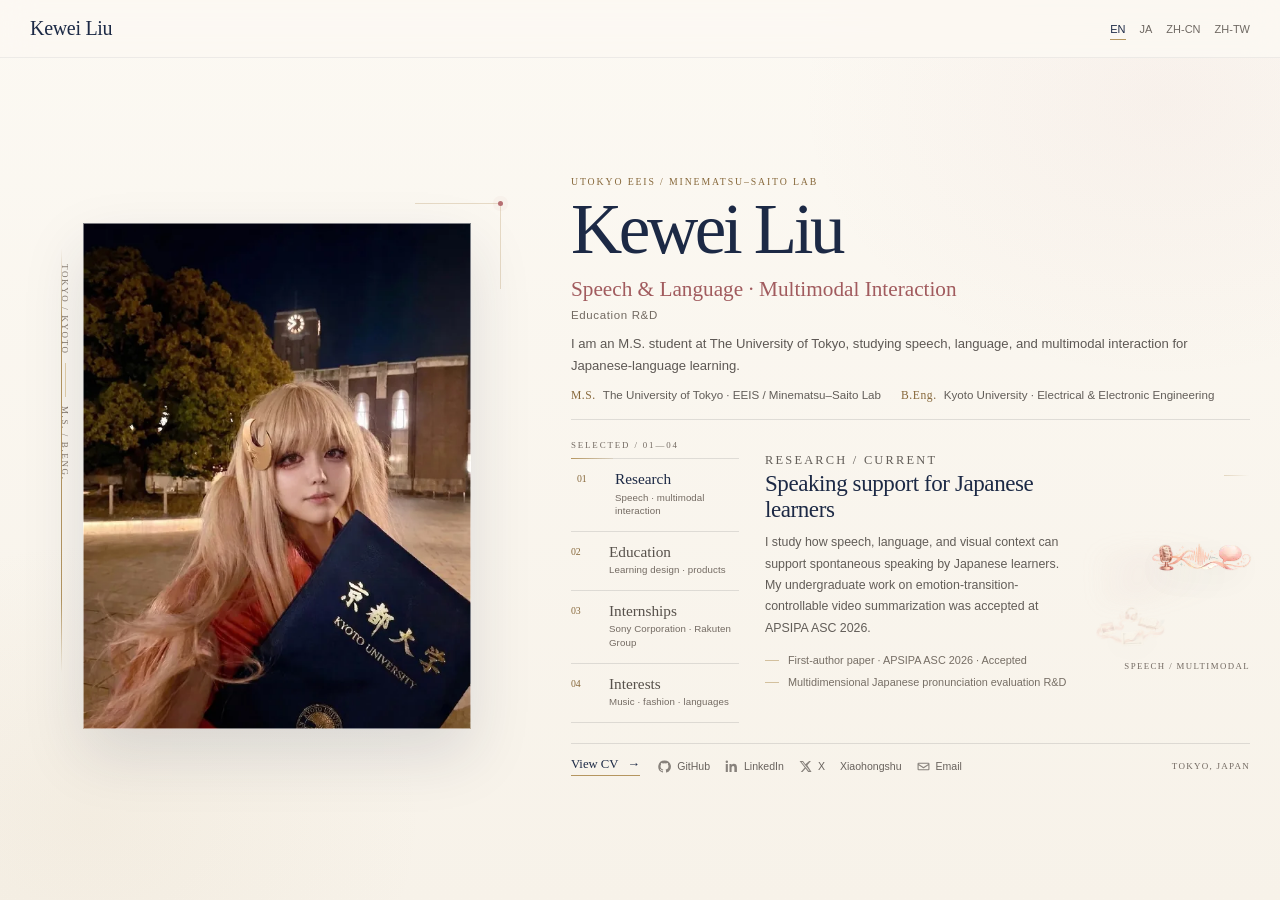
==== index.html @ 4f52d9c7 "Add Xiaohongshu profile link" ====
<!doctype html>
<html lang="en">
<head>
<meta charset="utf-8">
<meta name="viewport" content="width=device-width,initial-scale=1">
<meta name="google-site-verification" content="QaeYgp40TKdE1anIW7Q95oQPqafaykjCzV3cGNwxbow" />
<title>Kewei Liu | University of Tokyo · Speech & Multimodal Interaction</title>
<meta name="description" content="Kewei Liu is an M.S. student at The University of Tokyo. She studies speech, language, and multimodal interaction for Japanese-language learning and also works in education R&amp;D and product development.">
<meta name="robots" content="index,follow,max-image-preview:large">
<link rel="canonical" href="https://kayui-gavo.github.io/">
<link rel="alternate" hreflang="en" href="https://kayui-gavo.github.io/">
<link rel="alternate" hreflang="ja" href="https://kayui-gavo.github.io/ja/">
<link rel="alternate" hreflang="zh-CN" href="https://kayui-gavo.github.io/zh-cn/">
<link rel="alternate" hreflang="zh-TW" href="https://kayui-gavo.github.io/zh-tw/">
<link rel="alternate" hreflang="x-default" href="https://kayui-gavo.github.io/">
<meta property="og:type" content="profile">
<meta property="og:url" content="https://kayui-gavo.github.io/">
<meta property="og:title" content="Kewei Liu | University of Tokyo · Speech & Multimodal Interaction">
<meta property="og:description" content="University of Tokyo · Speech & Language · Multimodal Interaction · Education R&D">
<meta property="og:image" content="https://kayui-gavo.github.io/assets/og-cover.png">
<meta property="og:locale" content="en_US">
<meta property="og:site_name" content="Kewei Liu">
<meta property="og:image:width" content="1200">
<meta property="og:image:height" content="630">
<meta property="og:image:alt" content="Kewei Liu personal website">
<meta name="twitter:card" content="summary_large_image">
<meta name="twitter:image" content="https://kayui-gavo.github.io/assets/og-cover.png">
<meta name="author" content="Kewei Liu">
<meta name="theme-color" content="#f7f2e9">
<link rel="icon" href="/favicon.ico" sizes="any">
<link rel="icon" type="image/svg+xml" href="/assets/favicon.svg">
<link rel="icon" type="image/png" sizes="48x48" href="/assets/favicon-48.png">
<link rel="apple-touch-icon" sizes="180x180" href="/assets/apple-touch-icon.png">
<link rel="stylesheet" href="./assets/style.css">
<script type="application/ld+json">{"@context":"https://schema.org","@type":"ProfilePage","@id":"https://kayui-gavo.github.io/#profile","url":"https://kayui-gavo.github.io/","name":"Kewei Liu | University of Tokyo · Speech & Multimodal Interaction","inLanguage":"en","mainEntity":{"@type":"Person","@id":"https://kayui-gavo.github.io/#person","name":"Kewei Liu","gender":"Female","pronouns":"she/her","alternateName":["劉 可惟","刘可惟","劉可惟"],"url":"https://kayui-gavo.github.io/","image":"https://kayui-gavo.github.io/assets/portrait.webp","description":"Kewei Liu is an M.S. student at The University of Tokyo. She studies speech, language, and multimodal interaction for Japanese-language learning and also works in education R&D and product development.","email":"mailto:ryukayuiii@gmail.com","affiliation":{"@type":"CollegeOrUniversity","name":"The University of Tokyo"},"alumniOf":{"@type":"CollegeOrUniversity","name":"Kyoto University"},"worksFor":{"@type":"Organization","name":"China Tabito Education Group","url":"https://www.tabitoedu.com"},"sameAs":["https://github.com/kayui-gavo","https://www.linkedin.com/in/kayui-ryu/","https://x.com/ryukayuiii","http://xhslink.com/m/AqfBhkkqR2w"]}}</script>
<script type="application/ld+json">{"@context":"https://schema.org","@type":"WebSite","@id":"https://kayui-gavo.github.io/#website","url":"https://kayui-gavo.github.io/","name":"Kewei Liu","alternateName":["Kewei Liu / 劉可惟","劉 可惟","刘可惟","劉可惟"],"inLanguage":["en","ja","zh-CN","zh-TW"]}</script>
</head>
<body>
<div class="site-shell" data-topic="research">
<header class="site-header">
  <nav class="nav" aria-label="Primary">
    <a class="brand" href="./">Kewei Liu</a>
    <div class="header-right"><div class="languages" aria-label="Language"><a href="./" aria-current="page">EN</a><a href="./ja/">JA</a><a href="./zh-cn/">ZH-CN</a><a href="./zh-tw/">ZH-TW</a></div></div>
  </nav>
</header>
<main class="landing">
  <section class="portrait-column" aria-label="Portrait">
    <div class="portrait-line"></div><div class="portrait-corner"></div>
    <div class="portrait-frame"><img class="portrait" src="./assets/portrait.webp" alt="Portrait of Kewei Liu" fetchpriority="high" decoding="async"></div>
    <div class="portrait-caption"><span>TOKYO / KYOTO</span><i></i><span>M.S. / B.ENG.</span></div>
  </section>

  <section class="editorial">
    <div class="identity">
      <p class="kicker">UTOKYO EEIS / MINEMATSU–SAITO LAB</p>
      <div class="name-line"><h1>Kewei Liu</h1></div>
      <p class="tagline"><span>Speech &amp; Language · Multimodal Interaction</span><small>Education R&amp;D</small></p>
      <p class="lede">I am an M.S. student at The University of Tokyo, studying speech, language, and multimodal interaction for Japanese-language learning.</p>
      <div class="school-lines"><span><b>M.S.</b>The University of Tokyo · EEIS / Minematsu–Saito Lab</span><span><b>B.Eng.</b>Kyoto University · Electrical &amp; Electronic Engineering</span></div>
    </div>

    <div class="explore">
      <div class="section-index" role="tablist" aria-label="Profile sections">
        <p class="index-title">Selected / 01—04</p>
        <button class="topic" role="tab" id="topic-research" aria-controls="panel-research" data-topic="research" aria-selected="true"><span class="topic-no">01</span><span class="topic-label">Research</span><span class="topic-sub">Speech · multimodal interaction</span></button>
        <button class="topic" role="tab" id="topic-education" aria-controls="panel-education" data-topic="education" aria-selected="false" tabindex="-1"><span class="topic-no">02</span><span class="topic-label">Education</span><span class="topic-sub">Learning design · products</span></button>
        <button class="topic" role="tab" id="topic-internships" aria-controls="panel-internships" data-topic="internships" aria-selected="false" tabindex="-1"><span class="topic-no">03</span><span class="topic-label">Internships</span><span class="topic-sub">Sony Corporation · Rakuten Group</span></button>
        <button class="topic" role="tab" id="topic-interests" aria-controls="panel-interests" data-topic="interests" aria-selected="false" tabindex="-1"><span class="topic-no">04</span><span class="topic-label">Interests</span><span class="topic-sub">Music · fashion · languages</span></button>
      </div>

      <div class="topic-detail">
        <article class="detail-panel is-active" id="panel-research" role="tabpanel" aria-labelledby="topic-research" data-panel="research">
          <div class="detail-layout">
            <div class="detail-copy"><p class="detail-kicker">RESEARCH / CURRENT</p><h2>Speaking support for Japanese learners</h2><p>I study how speech, language, and visual context can support spontaneous speaking by Japanese learners. My undergraduate work on emotion-transition-controllable video summarization was accepted at APSIPA ASC 2026.</p><div class="proofs"><span>First-author paper · APSIPA ASC 2026 · Accepted</span><span>Multidimensional Japanese pronunciation evaluation R&amp;D</span></div></div>
            <div class="visual-cell visual-research" aria-hidden="true"><img src="./assets/decor-speech.webp" alt=""><img class="secondary" src="./assets/decor-multimodal.webp" alt=""><span class="visual-caption">speech / multimodal</span></div>
          </div>
        </article>

        <article class="detail-panel" id="panel-education" role="tabpanel" aria-labelledby="topic-education" data-panel="education" aria-hidden="true" hidden>
          <div class="detail-layout">
            <div class="detail-copy"><p class="detail-kicker">EDUCATION / CURRENT</p><h2>Learning design, materials &amp; products</h2><p>At China Tabito Education Group, I work on curriculum and learning design, teaching materials, educational content, and product development for students preparing for Japanese university admissions. This work draws on four years of mathematics and physics teaching and admissions advising, together with teaching-support roles at Kyoto University.</p><div class="proofs"><a href="./education/">STEM admissions tutoring profile →</a><a href="https://www.tabitoedu.com">China Tabito Education Group · Shareholder / Education R&amp;D &amp; Product Development ↗</a><span>Coach Academy, Kansai · Former Instructor &amp; Admissions Advisor / 4 years</span><span>Kyoto University · Circuits Teaching Assistant / International Student Tutor</span></div></div>
            <div class="visual-cell visual-education" aria-hidden="true"><img src="./assets/decor-education.webp" alt="" loading="lazy" decoding="async"><span class="visual-caption">learning / materials</span></div>
          </div>
        </article>

        <article class="detail-panel" id="panel-internships" role="tabpanel" aria-labelledby="topic-internships" data-panel="internships" aria-hidden="true" hidden>
          <div class="detail-layout">
            <div class="detail-copy"><p class="detail-kicker">INTERNSHIPS / 2026</p><h2>Internships</h2><div class="proofs internship-proofs"><span>Sony Corporation · Internship · 2026</span><span>Rakuten Group, Inc. · Software Engineering Internship · 2026</span></div></div>
            <div class="visual-cell visual-internships" aria-hidden="true"><span class="intern-year">2026</span><span class="intern-companies">SONY / RAKUTEN</span><span class="visual-caption">internships</span></div>
          </div>
        </article>

        <article class="detail-panel" id="panel-interests" role="tabpanel" aria-labelledby="topic-interests" data-panel="interests" aria-hidden="true" hidden>
          <div class="detail-layout">
            <div class="detail-copy"><p class="detail-kicker">INTERESTS / KYOTO</p><h2>Music, fashion &amp; languages</h2><div class="interest-grid"><div><b>Music</b><span>Listening · live music</span></div><div><b>Fashion</b><span>COLORS! · fashion club</span></div><div class="wide"><b>Languages</b><span>Chinese · Japanese · English · French (basic)</span></div></div></div>
            <div class="visual-cell visual-interests" aria-hidden="true"><img src="./assets/decor-personal.webp" alt="" loading="lazy" decoding="async"><span class="visual-caption">Kyoto / 2022—26</span></div>
          </div>
        </article>
      </div>
    </div>

    <footer class="utility">
      <div class="utility-primary">
        <a class="cv-link" href="./cv/">View CV <span>→</span></a>
        <div class="socials" aria-label="External links">
          <a href="https://github.com/kayui-gavo" target="_blank" rel="noopener noreferrer"><svg class="social-icon" viewBox="0 0 24 24" aria-hidden="true"><path fill="currentColor" d="M12 .7a11.5 11.5 0 0 0-3.64 22.4c.58.1.79-.25.79-.56v-2.02c-3.22.7-3.9-1.37-3.9-1.37-.53-1.34-1.29-1.7-1.29-1.7-1.05-.72.08-.7.08-.7 1.16.08 1.77 1.2 1.77 1.2 1.03 1.77 2.71 1.26 3.37.96.1-.75.4-1.26.73-1.55-2.57-.29-5.28-1.29-5.28-5.74 0-1.27.45-2.3 1.2-3.11-.12-.3-.52-1.48.11-3.08 0 0 .98-.31 3.16 1.19a10.9 10.9 0 0 1 5.76 0c2.19-1.5 3.16-1.19 3.16-1.19.63 1.6.23 2.79.12 3.08.74.81 1.19 1.84 1.19 3.11 0 4.46-2.72 5.44-5.3 5.73.42.36.79 1.06.79 2.14v3.17c0 .31.21.67.8.56A11.5 11.5 0 0 0 12 .7Z"/></svg><span>GitHub</span></a>
          <a href="https://www.linkedin.com/in/kayui-ryu/" target="_blank" rel="noopener noreferrer"><svg class="social-icon" viewBox="0 0 24 24" aria-hidden="true"><path fill="currentColor" d="M5.3 7.3H1.4V22h3.9V7.3ZM3.35 1A2.3 2.3 0 1 0 3.4 5.6 2.3 2.3 0 0 0 3.35 1ZM22 13.6c0-4.43-2.36-6.5-5.51-6.5a4.77 4.77 0 0 0-4.31 2.37V7.3H8.27V22h3.91v-7.28c0-1.92.36-3.79 2.75-3.79 2.35 0 2.38 2.2 2.38 3.91V22H22v-8.4Z"/></svg><span>LinkedIn</span></a>
          <a href="https://x.com/ryukayuiii" target="_blank" rel="noopener noreferrer"><svg class="social-icon" viewBox="0 0 24 24" aria-hidden="true"><path fill="currentColor" d="M18.9 2H22l-6.77 7.74L23.2 22h-6.26l-4.9-6.4L6.45 22H3.34l7.24-8.28L1 2h6.42l4.43 5.84L18.9 2Zm-1.1 18h1.72L6.47 3.9H4.62L17.8 20Z"/></svg><span>X</span></a>
          <a href="http://xhslink.com/m/AqfBhkkqR2w" target="_blank" rel="noopener noreferrer"><span>Xiaohongshu</span></a>
          <a href="mailto:ryukayuiii@gmail.com"><svg class="social-icon" viewBox="0 0 24 24" aria-hidden="true"><path fill="currentColor" d="M3 5h18a2 2 0 0 1 2 2v10a2 2 0 0 1-2 2H3a2 2 0 0 1-2-2V7a2 2 0 0 1 2-2Zm0 2v.4l9 5.6 9-5.6V7H3Zm18 10V9.76l-8.47 5.27a1 1 0 0 1-1.06 0L3 9.76V17h18Z"/></svg><span>Email</span></a>
        </div>
      </div>
      <span class="utility-note">TOKYO, JAPAN</span>
    </footer>
  </section>
</main>
</div>
<script src="./assets/motion.js"></script>
</body>
</html>
---- assets/style.css ----
:root{
  --ivory:#f7f2e9;
  --ivory-2:#fcf9f3;
  --paper:#fffdf8;
  --ink:#242228;
  --navy:#1c2945;
  --navy-soft:#45526b;
  --rose:#b66f72;
  --rose-text:#a15b5e;
  --gold:#b59660;
  --gold-text:#87683b;
  --gold-soft:#d9c7a4;
  --muted:#6f6963;
  --muted-light:#736a62;
  --line:rgba(36,34,40,.12);
  --serif:"Iowan Old Style","Baskerville","Times New Roman","Hiragino Mincho ProN","Yu Mincho",serif;
  --sans:-apple-system,BlinkMacSystemFont,"Segoe UI","Noto Sans","Noto Sans JP","PingFang SC","PingFang TC","Hiragino Sans","Yu Gothic",sans-serif;
}
*{box-sizing:border-box}
html{min-height:100%;background:var(--ivory);scroll-behavior:smooth}
body{margin:0;min-height:100%;overflow-x:hidden;background:var(--ivory);color:var(--ink);font-family:var(--sans);-webkit-font-smoothing:antialiased;text-rendering:optimizeLegibility}
a{color:inherit;text-decoration:none}
button{font:inherit;color:inherit}
img{max-width:100%}
a:focus-visible,button:focus-visible{outline:2px solid rgba(135,104,59,.72);outline-offset:4px;border-radius:2px}

.site-shell{--mx:0;--my:0;min-height:100svh;position:relative;overflow:hidden;background:radial-gradient(34rem 26rem at calc(91% + var(--mx)*1%) calc(11% + var(--my)*.8%),rgba(182,111,114,.055),transparent 68%),radial-gradient(30rem 25rem at calc(7% + var(--mx)*.8%) calc(91% + var(--my)*.8%),rgba(181,150,96,.065),transparent 70%),linear-gradient(180deg,var(--ivory-2),var(--ivory))}
.site-shell::before{content:"";position:fixed;inset:0;pointer-events:none;opacity:.022;background-image:radial-gradient(rgba(28,41,69,.45) .35px,transparent .35px);background-size:6px 6px;mix-blend-mode:multiply}
.site-header{height:58px;display:flex;align-items:center;position:relative;z-index:20;border-bottom:1px solid rgba(28,41,69,.065);background:rgba(252,249,243,.86);backdrop-filter:blur(16px);-webkit-backdrop-filter:blur(16px)}
.nav{width:min(1260px,calc(100% - 60px));margin:0 auto;display:flex;align-items:center;justify-content:space-between;gap:24px}
.brand{font-family:var(--serif);font-size:20px;letter-spacing:-.015em;color:var(--navy);white-space:nowrap}
.header-right{display:flex;align-items:center;min-width:0;font-size:11px;color:var(--muted)}
.languages{display:flex;align-items:center;gap:14px;min-width:0}
.languages a{position:relative;padding:7px 0;white-space:nowrap}
.languages a::after{content:"";position:absolute;left:0;right:0;bottom:2px;height:1px;background:var(--gold);transform:scaleX(0);transform-origin:right;transition:transform .2s ease}
.languages a:hover::after,.languages a[aria-current="page"]::after{transform:scaleX(1);transform-origin:left}
.languages a[aria-current="page"]{color:var(--navy)}

.landing{width:min(1260px,calc(100% - 60px));margin:0 auto;min-height:calc(100svh - 58px);display:grid;grid-template-columns:minmax(350px,.82fr) minmax(650px,1.18fr);gap:clamp(56px,5.4vw,82px);align-items:center;padding:42px 0 48px;position:relative;z-index:2}
.portrait-column{position:relative;align-self:center;justify-self:center;width:min(32vw,448px);padding-left:22px}
.portrait-frame{position:relative;width:100%;aspect-ratio:4/5.22;overflow:hidden;background:#ddd2c5;box-shadow:0 26px 58px rgba(28,41,69,.13);transform-style:preserve-3d;will-change:transform}
.portrait-frame::after{content:"";position:absolute;inset:0;border:1px solid rgba(255,255,255,.48);pointer-events:none}
.portrait{display:block;width:100%;height:100%;object-fit:cover;object-position:center 42%;transform:none}
.portrait-line{position:absolute;left:0;top:5%;bottom:11%;width:1px;background:linear-gradient(180deg,transparent,var(--gold) 17%,var(--gold) 83%,transparent)}
.portrait-caption{position:absolute;left:-1px;top:8%;display:flex;align-items:center;gap:9px;writing-mode:vertical-rl;text-orientation:mixed;font-family:var(--serif);font-size:9px;letter-spacing:.18em;color:#81766c}
.portrait-caption i{display:block;width:1px;height:34px;background:var(--gold-soft)}
.portrait-corner{position:absolute;width:86px;height:86px;right:-30px;top:-20px;border-top:1px solid rgba(181,150,96,.3);border-right:1px solid rgba(181,150,96,.3);pointer-events:none}
.portrait-corner::after{content:"";position:absolute;width:5px;height:5px;border-radius:50%;background:var(--rose);right:-3px;top:-3px;box-shadow:0 0 0 5px rgba(182,111,114,.04)}

.editorial{min-width:0;max-width:790px;width:100%}
.identity{position:relative;padding-bottom:17px;border-bottom:1px solid var(--line)}
.kicker{margin:0 0 11px;font-family:var(--serif);font-size:9.8px;letter-spacing:.19em;text-transform:uppercase;color:var(--gold-text)}
.name-line{display:flex;align-items:flex-end;gap:17px;flex-wrap:wrap;min-width:0}
h1{margin:0;font-family:var(--serif);font-weight:400;font-size:clamp(60px,5.55vw,82px);line-height:.88;letter-spacing:-.048em;color:var(--navy);font-feature-settings:"kern"}
.native-name{margin:0 0 3px;font-family:var(--serif);font-size:17px;letter-spacing:.14em;color:#655d55;white-space:nowrap}
.tagline{margin:15px 0 0;font-family:var(--serif);font-size:clamp(19px,1.66vw,24px);line-height:1.28;color:var(--rose-text)}
.tagline span{display:block}
.tagline small{display:block;margin-top:5px;font-family:var(--sans);font-size:11.5px;font-weight:500;line-height:1.35;letter-spacing:.055em;color:var(--muted-light)}
.lede{margin:9px 0 0;max-width:640px;font-size:13.1px;line-height:1.7;color:#5d5854}
.school-lines{display:flex;flex-wrap:wrap;gap:6px 20px;margin-top:11px;color:#625d58;font-size:11.6px}
.school-lines span{display:inline-flex;gap:7px;align-items:baseline;min-width:0}
.school-lines b{font-family:var(--serif);font-weight:400;color:var(--gold-text);letter-spacing:.05em;white-space:nowrap}

.explore{display:grid;grid-template-columns:168px minmax(0,1fr);gap:26px;padding-top:20px;align-items:start}
.section-index{min-width:0}
.index-title{margin:0 0 8px;font-family:var(--serif);font-size:8.9px;letter-spacing:.21em;color:var(--muted-light);text-transform:uppercase}
.topic{width:100%;border:0;border-top:1px solid var(--line);background:none;display:grid;grid-template-columns:31px minmax(0,1fr);grid-template-areas:"n label" "n sub";column-gap:7px;text-align:left;padding:12px 0 13px;cursor:pointer;position:relative;transition:padding-left .2s ease,color .2s ease}
.topic:last-child{border-bottom:1px solid var(--line)}
.topic::after{content:"";position:absolute;left:0;top:-1px;width:0;height:1px;background:linear-gradient(90deg,var(--gold),rgba(181,150,96,.18));transition:width .22s ease}
.topic-no{grid-area:n;font-family:var(--serif);font-size:9.8px;color:var(--gold-text);padding-top:2px}
.topic-label{grid-area:label;font-family:var(--serif);font-size:15.3px;line-height:1.08;color:#57514b}
.topic-sub{grid-area:sub;margin-top:3px;font-size:9.7px;line-height:1.4;color:var(--muted-light);letter-spacing:.01em}
.topic[aria-selected="true"]{padding-left:6px}
.topic[aria-selected="true"]::after{width:42px}
.topic[aria-selected="true"] .topic-label{color:var(--navy)}

.topic-detail{min-width:0;position:relative;min-height:244px}
.detail-panel{display:none;min-width:0}
.detail-panel.is-active{display:block;animation:panel-in .28s cubic-bezier(.2,.75,.25,1) both}
.detail-layout{display:grid;grid-template-columns:minmax(0,1fr) 156px;gap:22px;align-items:center;min-height:244px}
.detail-copy{min-width:0}
.detail-kicker{margin:0 0 7px;font-family:var(--serif);font-size:8.9px;letter-spacing:.18em;text-transform:uppercase;color:var(--gold-text)}
.detail-panel h2{margin:0;max-width:480px;font-family:var(--serif);font-weight:400;font-size:clamp(23px,1.78vw,28px);line-height:1.11;letter-spacing:-.018em;color:var(--navy)}
.detail-panel p{margin:10px 0 0;max-width:480px;font-size:12.4px;line-height:1.72;color:#625d58}
.proofs{display:grid;gap:6px;margin-top:13px;font-size:10.9px;color:#766e65}
.proofs span,.proofs a{display:flex;align-items:flex-start;gap:9px;width:100%;max-width:480px;line-height:1.5}
.proofs span::before,.proofs a::before{content:"";width:14px;height:1px;margin-top:.7em;background:rgba(181,150,96,.55);flex:none}
.proofs a{color:#71575a}
.proofs a:hover{color:var(--rose-text)}
.internship-proofs{margin-top:18px;gap:10px;font-size:11.1px}

.visual-cell{position:relative;min-height:216px;overflow:visible;isolation:isolate;display:block}
.visual-cell::before{content:"";position:absolute;width:156px;height:54px;right:-2px;top:88px;border-radius:2px;background:linear-gradient(100deg,rgba(216,184,178,.04),rgba(216,184,178,.16),rgba(181,150,96,.03),transparent 86%);filter:blur(10px);transform:rotate(-5deg);z-index:-2;opacity:.58}
.visual-cell::after{content:"";position:absolute;right:1px;top:18px;width:25px;height:1px;background:linear-gradient(90deg,rgba(181,150,96,.58),transparent);opacity:.56}
.visual-cell img{position:absolute;display:block;object-fit:contain;filter:drop-shadow(0 11px 18px rgba(28,41,69,.08));transition:opacity .24s ease,transform .3s ease}
.visual-research img:first-child{width:218px;height:145px;right:-30px;top:31px;opacity:.97;transform:rotate(.25deg)}
.visual-research img.secondary{width:90px;height:60px;left:-8px;bottom:14px;opacity:.24;transform:rotate(-2.2deg)}
.visual-education img{width:205px;height:137px;right:-12px;bottom:19px;opacity:.95;transform:rotate(-1deg)}
.visual-interests img{width:205px;height:137px;right:-10px;bottom:18px;opacity:.98;transform:rotate(.6deg)}
.visual-internships{display:flex;flex-direction:column;align-items:center;justify-content:center;padding:28px 0 18px}
.visual-internships::before{width:142px;height:50px;right:4px;top:90px;opacity:.42}
.visual-internships::after{right:4px;top:37px;width:31px}
.intern-year{font-family:var(--serif);font-size:46px;line-height:1;font-weight:400;letter-spacing:.045em;color:rgba(28,41,69,.76)}
.intern-companies{margin-top:10px;font-family:var(--serif);font-size:8.4px;line-height:1.2;letter-spacing:.18em;color:var(--gold-text);text-transform:uppercase;white-space:nowrap}
.visual-caption{position:absolute;right:0;bottom:2px;font-family:var(--serif);font-size:8.8px;letter-spacing:.16em;text-transform:uppercase;color:var(--muted-light);z-index:3;white-space:nowrap}

.interest-grid{display:grid;grid-template-columns:1fr 1fr;gap:11px 22px;margin-top:14px;max-width:480px}
.interest-grid div{border-top:1px solid rgba(36,34,40,.095);padding-top:8px;min-width:0}
.interest-grid .wide{grid-column:1/-1}
.interest-grid b{display:block;font-family:var(--serif);font-size:9.45px;font-weight:400;color:var(--gold-text);letter-spacing:.105em}
.interest-grid span{display:block;margin-top:3px;font-size:11.2px;color:#625d58;line-height:1.47}

.utility{display:flex;align-items:center;justify-content:space-between;gap:22px;margin-top:20px;padding-top:13px;border-top:1px solid var(--line)}
.utility-primary{display:flex;align-items:center;gap:15px 18px;flex-wrap:wrap;min-width:0}
.cv-link{display:inline-flex;align-items:center;gap:9px;font-family:var(--serif);font-size:12.7px;color:var(--navy);padding-bottom:3px;border-bottom:1px solid var(--gold)}
.cv-link span{transition:transform .18s ease}.cv-link:hover span{transform:translateX(3px)}
.socials{display:flex;align-items:center;gap:12px 15px;flex-wrap:wrap;font-size:10.55px;color:#68625d}
.socials a{position:relative;display:inline-flex;align-items:center;gap:6px;line-height:1;transition:color .18s ease}
.social-icon{display:block;width:13px;height:13px;flex:none;opacity:.78;transition:opacity .18s ease,transform .18s ease}
.socials a::after{content:"";position:absolute;left:0;right:0;bottom:-5px;height:1px;background:var(--gold);transform:scaleX(0);transform-origin:right;transition:transform .18s ease}
.socials a:hover{color:var(--navy)}
.socials a:hover .social-icon{opacity:1;transform:translateY(-.5px)}
.socials a:hover::after{transform:scaleX(1);transform-origin:left}
.utility-note{font-family:var(--serif);font-size:9px;letter-spacing:.14em;color:var(--muted-light);white-space:nowrap}

html[lang="ja"] .tagline{font-size:clamp(18px,1.55vw,22px)}
html[lang="ja"] .lede,html[lang="ja"] .detail-panel p{line-height:1.76}
html[lang="ja"] .detail-panel h2{font-size:clamp(21px,1.58vw,25.5px);line-height:1.22;letter-spacing:.01em}
html[lang="ja"] .topic-label{font-family:var(--sans);font-weight:500;font-size:14.2px}
html[lang="zh-CN"] .detail-panel h2,html[lang="zh-Hant-TW"] .detail-panel h2{font-size:clamp(21px,1.58vw,25.5px);line-height:1.22;letter-spacing:.005em}
html[lang="zh-CN"] .tagline,html[lang="zh-Hant-TW"] .tagline{font-size:clamp(18px,1.5vw,22px)}
html[lang="zh-CN"] .detail-panel p,html[lang="zh-Hant-TW"] .detail-panel p{line-height:1.76}

@keyframes panel-in{from{opacity:0;transform:translateX(7px)}to{opacity:1;transform:none}}
@keyframes reveal-up{from{opacity:0;transform:translateY(7px)}to{opacity:1;transform:none}}
@keyframes reveal-left{from{opacity:0;transform:translateX(-7px)}to{opacity:1;transform:none}}
.motion-ready .portrait-column{animation:reveal-left .48s cubic-bezier(.2,.75,.25,1) both}
.motion-ready .identity{animation:reveal-up .42s .03s cubic-bezier(.2,.75,.25,1) both}
.motion-ready .explore{animation:reveal-up .42s .08s cubic-bezier(.2,.75,.25,1) both}

@media(max-width:1120px){
  .landing{grid-template-columns:minmax(310px,.78fr) minmax(590px,1.22fr);gap:38px}
  .portrait-column{width:min(31vw,380px)}
  .explore{grid-template-columns:164px minmax(0,1fr);gap:22px}
  .detail-layout{grid-template-columns:minmax(0,1fr) 150px;gap:18px}
  .visual-research img:first-child{width:195px;height:130px;right:-26px;top:38px}
  .visual-research img.secondary{width:80px;height:53px;left:-6px}
  .visual-education img{width:188px;height:125px;right:-9px}
  .visual-interests img{width:188px;height:125px;right:-8px}
  .intern-year{font-size:43px}
}

@media(max-width:1060px){
  .landing{grid-template-columns:1fr;gap:46px;align-items:start;min-height:auto;padding:38px 0 54px}
  .portrait-column{width:min(58vw,420px);justify-self:start;margin-left:7vw}
  .editorial{max-width:820px;justify-self:center}
  h1{font-size:clamp(58px,9vw,78px)}
  .tagline{font-size:clamp(20px,3vw,24px)}
  .explore{grid-template-columns:176px minmax(0,1fr);gap:30px}
  .detail-layout{grid-template-columns:minmax(0,1fr) 180px;gap:26px}
  .visual-research img:first-child{width:218px;height:145px;right:-18px;top:31px}
  .visual-research img.secondary{width:90px;height:60px;left:0}
  .visual-education img{width:205px;height:137px;right:-2px}
  .visual-interests img{width:205px;height:137px;right:0}
}

@media(max-width:720px){
  .nav,.landing{width:min(100% - 36px,760px)}
  .landing{gap:38px;padding-top:30px}
  .portrait-column{width:min(70vw,400px);margin-left:5vw;padding-left:19px}
  .portrait-caption{font-size:8.5px}
  .explore{grid-template-columns:156px minmax(0,1fr);gap:20px}
  .detail-layout{grid-template-columns:minmax(0,1fr) 148px;gap:16px}
  .detail-panel p{font-size:12.2px;line-height:1.7}
  .visual-cell{min-height:196px}
  .visual-research img:first-child{width:184px;height:123px;right:-15px;top:34px}
  .visual-research img.secondary{width:76px;height:51px;left:-3px}
  .visual-education img{width:176px;height:117px;right:-5px}
  .visual-interests img{width:176px;height:117px;right:-4px}
  .intern-year{font-size:40px}
  .utility{align-items:flex-start}
  .utility-note{padding-top:3px}
}

@media(max-width:600px){
  .site-header{height:54px}
  .nav{width:calc(100% - 28px);gap:16px}
  .brand{font-size:18px}
  .languages{gap:11px;font-size:10.5px}
  .landing{width:calc(100% - 28px);padding:24px 0 42px;gap:29px}
  .editorial{display:contents}
  .identity{grid-row:1}
  .portrait-column{grid-row:2;width:min(72vw,288px);justify-self:center;margin-left:0;padding-left:15px}
  .portrait-corner{display:none}
  .identity{padding-bottom:15px}
  h1{font-size:clamp(48px,14vw,66px);line-height:.9}
  .native-name{font-size:15.5px}
  .tagline{font-size:19px;margin-top:13px}
  .lede{font-size:12.6px;line-height:1.68}
  .school-lines{display:grid;gap:5px;font-size:10.7px}
  .explore{grid-row:3;display:block;padding-top:7px}
  .index-title{margin-bottom:7px}
  .section-index{display:grid;grid-template-columns:repeat(4,minmax(0,1fr));border-top:1px solid var(--line);border-bottom:1px solid var(--line)}
  .section-index .index-title{grid-column:1/-1;border:0;margin:0;padding:0 0 7px;position:absolute;left:-9999px}
  .topic{border:0;border-right:1px solid var(--line);display:block;text-align:center;padding:10px 3px 11px;min-height:58px}
  .topic:last-child{border-right:0;border-bottom:0}
  .topic::after{left:20%;right:20%;top:auto;bottom:-1px;width:auto;height:1px;transform:scaleX(0);transform-origin:center;transition:transform .2s ease}
  .topic[aria-selected="true"]{padding-left:3px}
  .topic[aria-selected="true"]::after{width:auto;transform:scaleX(1)}
  .topic-no{display:block;font-size:8.7px;margin-bottom:2px;padding:0}
  .topic-label{display:block;font-size:12.1px;line-height:1.1}
  html[lang="ja"] .topic-label{font-size:11.9px}
  .topic-sub{display:none}
  .topic-detail{min-height:0;padding-top:20px}
  .detail-layout{grid-template-columns:1fr;gap:10px;min-height:0}
  .detail-panel h2{font-size:23px;max-width:none}
  .detail-panel p{max-width:none;font-size:12.3px;line-height:1.72}
  .proofs{font-size:10.8px;gap:7px;margin-top:14px}
  .proofs span,.proofs a{max-width:none}
  .internship-proofs{gap:9px;margin-top:16px}
  .visual-cell{min-height:126px;margin-top:4px}
  .visual-cell::before{width:154px;height:48px;top:52px}
  .visual-cell::after{top:4px}
  .visual-research img:first-child{width:198px;height:132px;right:-3px;top:-1px}
  .visual-research img.secondary{width:82px;height:55px;left:auto;right:128px;bottom:0}
  .visual-education img{width:190px;height:127px;right:1px;bottom:-3px}
  .visual-interests img{width:190px;height:127px;right:2px;bottom:-2px}
  .visual-internships{min-height:120px;padding:16px 0 12px}
  .visual-internships::before{top:50px;right:4px}
  .visual-internships::after{top:12px}
  .intern-year{font-size:39px}
  .intern-companies{margin-top:7px;font-size:7.9px}
  .visual-caption{right:3px;bottom:-2px}
  .interest-grid{max-width:none;gap:9px 18px}
  .utility{grid-row:4;display:block;margin-top:10px}
  .utility-primary{gap:12px 16px}
  .socials{width:100%;gap:13px 16px;font-size:10.7px}
  .social-icon{width:12.5px;height:12.5px}
  .utility-note{display:block;margin-top:15px;padding:0}
}

@media(max-width:430px){
  .nav{width:calc(100% - 22px);gap:12px}
  .brand{font-size:17px}
  .languages{gap:9px;font-size:10px}
  .landing{width:calc(100% - 24px);padding-top:22px}
  .portrait-column{width:min(74vw,280px);margin-left:0}
  .portrait-caption{font-size:7.9px;letter-spacing:.14em}
  h1{font-size:clamp(45px,14.5vw,58px)}
  .name-line{gap:12px}
  .native-name{font-size:14.5px;letter-spacing:.12em}
  .tagline{font-size:18px}
  .topic{padding-left:2px;padding-right:2px}
  .topic[aria-selected="true"]{padding-left:2px}
  .topic-label{font-size:11.4px}
  html[lang="ja"] .topic-label{font-size:11.3px;white-space:nowrap}
  .detail-panel h2,html[lang="ja"] .detail-panel h2,html[lang="zh-CN"] .detail-panel h2,html[lang="zh-Hant-TW"] .detail-panel h2{font-size:21.5px}
  .interest-grid{grid-template-columns:1fr 1fr;gap:8px 14px}
  .socials{gap:12px 14px}
}

@media(max-width:340px){
  .brand{font-size:16px}
  .languages{gap:7px;font-size:9.6px}
  .landing{width:calc(100% - 20px)}
  .portrait-column{width:min(78vw,258px);padding-left:14px}
  .topic-label{font-size:10.8px}
  html[lang="ja"] .topic-label{font-size:10.4px}
  .interest-grid{grid-template-columns:1fr}
  .interest-grid .wide{grid-column:auto}
  .socials{gap:11px 12px;font-size:10.2px}
}


@media(min-width:721px) and (max-width:1060px){
  .editorial{display:contents}
  .landing{grid-template-columns:minmax(0,1fr) minmax(220px,280px);column-gap:clamp(30px,5vw,54px);row-gap:34px;align-items:center}
  .identity{grid-column:1;grid-row:1;align-self:center}
  .portrait-column{grid-column:2;grid-row:1;width:min(29vw,270px);justify-self:end;margin-left:0;padding-left:17px}
  .portrait-caption{font-size:8.3px}
  .explore{grid-column:1/-1;grid-row:2;padding-top:4px}
  .utility{grid-column:1/-1;grid-row:3;margin-top:2px}
}

@media(min-width:601px) and (max-width:720px){
  .editorial{display:contents}
  .identity{grid-row:1}
  .portrait-column{grid-row:2;width:min(58vw,340px);justify-self:center;margin-left:0}
  .explore{grid-row:3}
  .utility{grid-row:4}
  .landing{gap:34px}
}

@media(prefers-reduced-motion:reduce){
  html{scroll-behavior:auto}
  *,*::before,*::after{animation-duration:.01ms!important;animation-iteration-count:1!important;transition-duration:.01ms!important}
  .portrait-frame{transform:none!important}
}
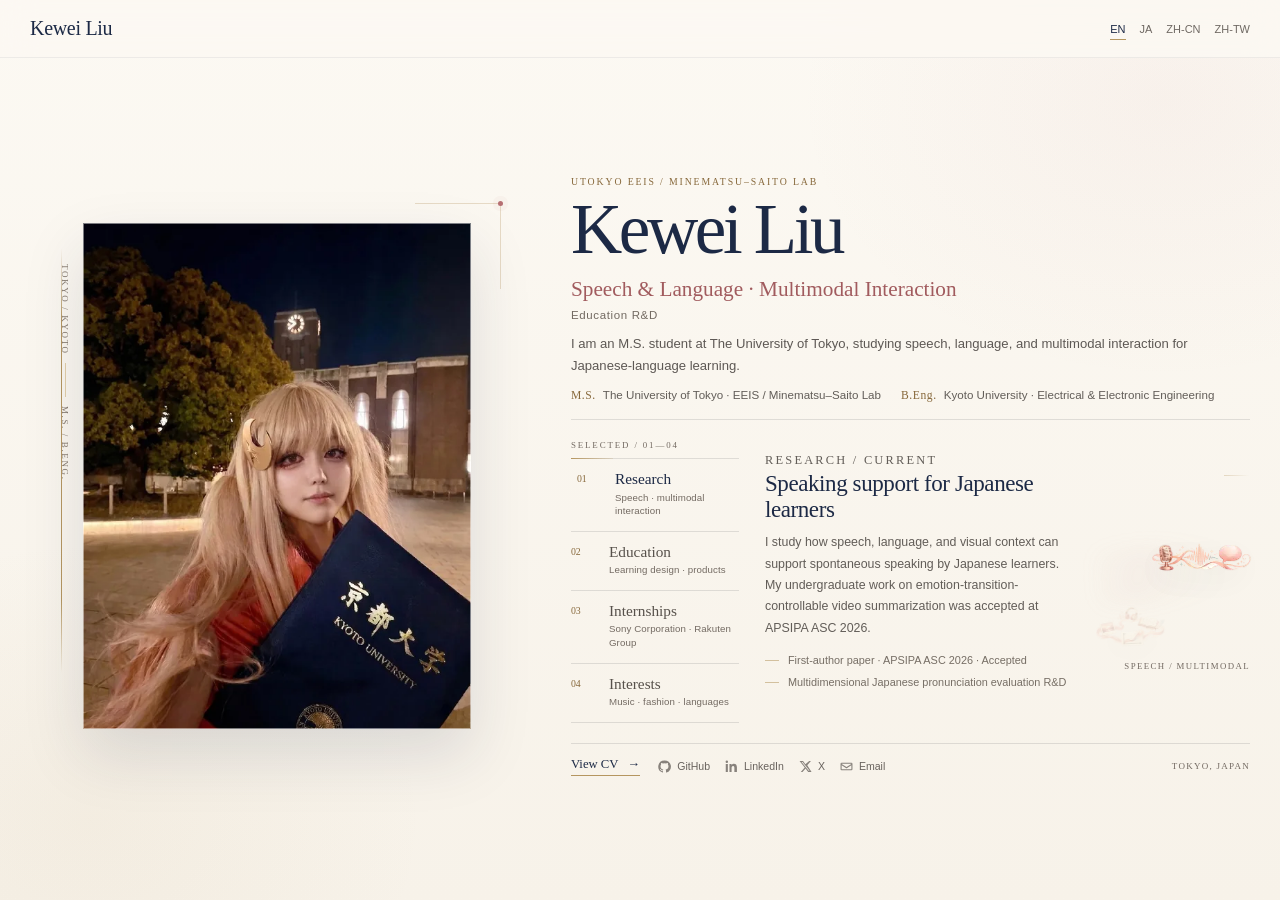
==== commit 2df3edd6: "Remove Xiaohongshu from main profile" ====
--- a/index.html
+++ b/index.html
@@ -32,7 +32,7 @@
 <link rel="icon" type="image/png" sizes="48x48" href="/assets/favicon-48.png">
 <link rel="apple-touch-icon" sizes="180x180" href="/assets/apple-touch-icon.png">
 <link rel="stylesheet" href="./assets/style.css">
-<script type="application/ld+json">{"@context":"https://schema.org","@type":"ProfilePage","@id":"https://kayui-gavo.github.io/#profile","url":"https://kayui-gavo.github.io/","name":"Kewei Liu | University of Tokyo · Speech & Multimodal Interaction","inLanguage":"en","mainEntity":{"@type":"Person","@id":"https://kayui-gavo.github.io/#person","name":"Kewei Liu","gender":"Female","pronouns":"she/her","alternateName":["劉 可惟","刘可惟","劉可惟"],"url":"https://kayui-gavo.github.io/","image":"https://kayui-gavo.github.io/assets/portrait.webp","description":"Kewei Liu is an M.S. student at The University of Tokyo. She studies speech, language, and multimodal interaction for Japanese-language learning and also works in education R&D and product development.","email":"mailto:ryukayuiii@gmail.com","affiliation":{"@type":"CollegeOrUniversity","name":"The University of Tokyo"},"alumniOf":{"@type":"CollegeOrUniversity","name":"Kyoto University"},"worksFor":{"@type":"Organization","name":"China Tabito Education Group","url":"https://www.tabitoedu.com"},"sameAs":["https://github.com/kayui-gavo","https://www.linkedin.com/in/kayui-ryu/","https://x.com/ryukayuiii","http://xhslink.com/m/AqfBhkkqR2w"]}}</script>
+<script type="application/ld+json">{"@context":"https://schema.org","@type":"ProfilePage","@id":"https://kayui-gavo.github.io/#profile","url":"https://kayui-gavo.github.io/","name":"Kewei Liu | University of Tokyo · Speech & Multimodal Interaction","inLanguage":"en","mainEntity":{"@type":"Person","@id":"https://kayui-gavo.github.io/#person","name":"Kewei Liu","gender":"Female","pronouns":"she/her","alternateName":["劉 可惟","刘可惟","劉可惟"],"url":"https://kayui-gavo.github.io/","image":"https://kayui-gavo.github.io/assets/portrait.webp","description":"Kewei Liu is an M.S. student at The University of Tokyo. She studies speech, language, and multimodal interaction for Japanese-language learning and also works in education R&D and product development.","email":"mailto:ryukayuiii@gmail.com","affiliation":{"@type":"CollegeOrUniversity","name":"The University of Tokyo"},"alumniOf":{"@type":"CollegeOrUniversity","name":"Kyoto University"},"worksFor":{"@type":"Organization","name":"China Tabito Education Group","url":"https://www.tabitoedu.com"},"sameAs":["https://github.com/kayui-gavo","https://www.linkedin.com/in/kayui-ryu/","https://x.com/ryukayuiii"]}}</script>
 <script type="application/ld+json">{"@context":"https://schema.org","@type":"WebSite","@id":"https://kayui-gavo.github.io/#website","url":"https://kayui-gavo.github.io/","name":"Kewei Liu","alternateName":["Kewei Liu / 劉可惟","劉 可惟","刘可惟","劉可惟"],"inLanguage":["en","ja","zh-CN","zh-TW"]}</script>
 </head>
 <body>
@@ -106,7 +106,6 @@
           <a href="https://github.com/kayui-gavo" target="_blank" rel="noopener noreferrer"><svg class="social-icon" viewBox="0 0 24 24" aria-hidden="true"><path fill="currentColor" d="M12 .7a11.5 11.5 0 0 0-3.64 22.4c.58.1.79-.25.79-.56v-2.02c-3.22.7-3.9-1.37-3.9-1.37-.53-1.34-1.29-1.7-1.29-1.7-1.05-.72.08-.7.08-.7 1.16.08 1.77 1.2 1.77 1.2 1.03 1.77 2.71 1.26 3.37.96.1-.75.4-1.26.73-1.55-2.57-.29-5.28-1.29-5.28-5.74 0-1.27.45-2.3 1.2-3.11-.12-.3-.52-1.48.11-3.08 0 0 .98-.31 3.16 1.19a10.9 10.9 0 0 1 5.76 0c2.19-1.5 3.16-1.19 3.16-1.19.63 1.6.23 2.79.12 3.08.74.81 1.19 1.84 1.19 3.11 0 4.46-2.72 5.44-5.3 5.73.42.36.79 1.06.79 2.14v3.17c0 .31.21.67.8.56A11.5 11.5 0 0 0 12 .7Z"/></svg><span>GitHub</span></a>
           <a href="https://www.linkedin.com/in/kayui-ryu/" target="_blank" rel="noopener noreferrer"><svg class="social-icon" viewBox="0 0 24 24" aria-hidden="true"><path fill="currentColor" d="M5.3 7.3H1.4V22h3.9V7.3ZM3.35 1A2.3 2.3 0 1 0 3.4 5.6 2.3 2.3 0 0 0 3.35 1ZM22 13.6c0-4.43-2.36-6.5-5.51-6.5a4.77 4.77 0 0 0-4.31 2.37V7.3H8.27V22h3.91v-7.28c0-1.92.36-3.79 2.75-3.79 2.35 0 2.38 2.2 2.38 3.91V22H22v-8.4Z"/></svg><span>LinkedIn</span></a>
           <a href="https://x.com/ryukayuiii" target="_blank" rel="noopener noreferrer"><svg class="social-icon" viewBox="0 0 24 24" aria-hidden="true"><path fill="currentColor" d="M18.9 2H22l-6.77 7.74L23.2 22h-6.26l-4.9-6.4L6.45 22H3.34l7.24-8.28L1 2h6.42l4.43 5.84L18.9 2Zm-1.1 18h1.72L6.47 3.9H4.62L17.8 20Z"/></svg><span>X</span></a>
-          <a href="http://xhslink.com/m/AqfBhkkqR2w" target="_blank" rel="noopener noreferrer"><span>Xiaohongshu</span></a>
           <a href="mailto:ryukayuiii@gmail.com"><svg class="social-icon" viewBox="0 0 24 24" aria-hidden="true"><path fill="currentColor" d="M3 5h18a2 2 0 0 1 2 2v10a2 2 0 0 1-2 2H3a2 2 0 0 1-2-2V7a2 2 0 0 1 2-2Zm0 2v.4l9 5.6 9-5.6V7H3Zm18 10V9.76l-8.47 5.27a1 1 0 0 1-1.06 0L3 9.76V17h18Z"/></svg><span>Email</span></a>
         </div>
       </div>
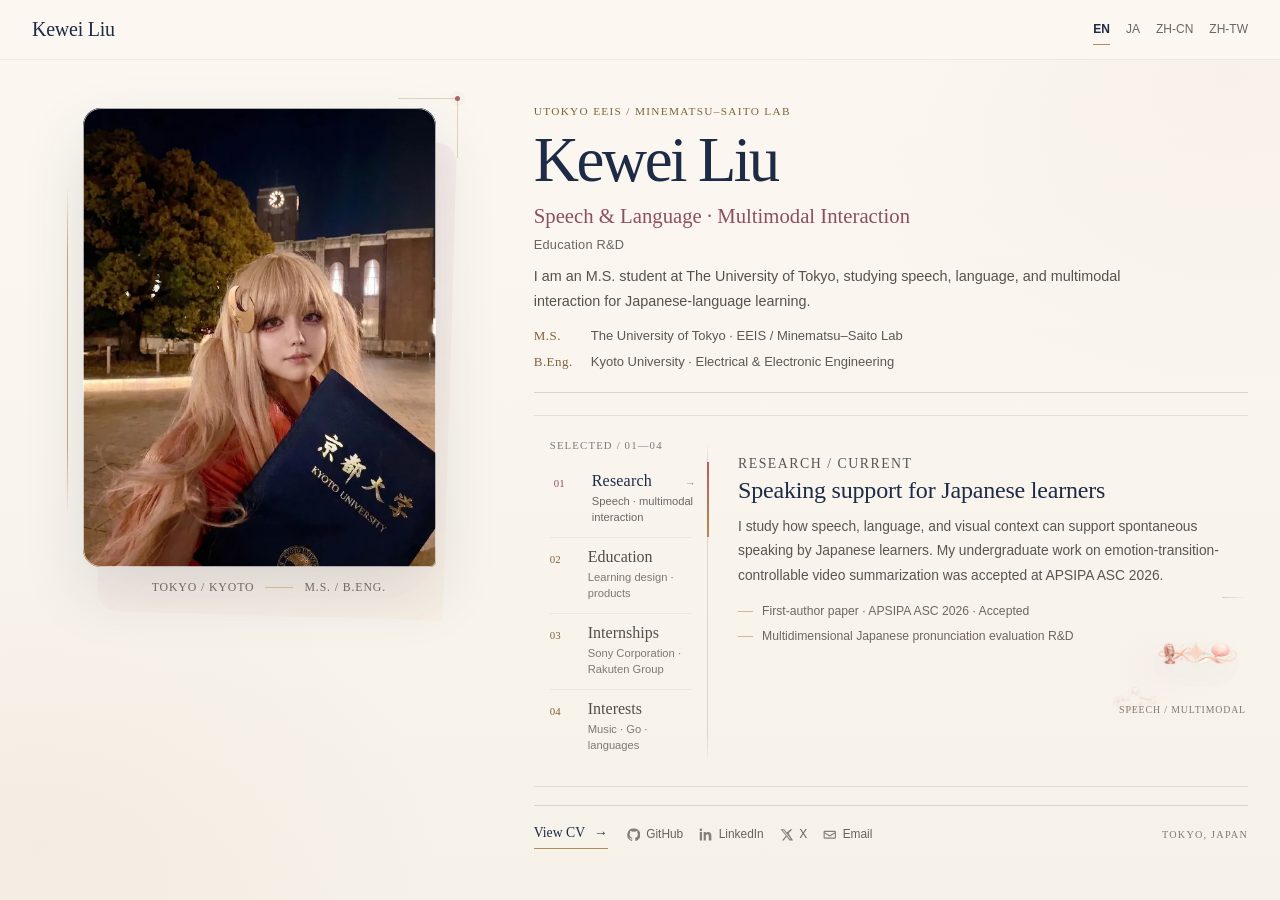
==== commit 29ce5cb3: "Refine interests with music, Go and language details" ====
--- a/index.html
+++ b/index.html
@@ -65,7 +65,7 @@
         <button class="topic" role="tab" id="topic-research" aria-controls="panel-research" data-topic="research" aria-selected="true"><span class="topic-no">01</span><span class="topic-label">Research</span><span class="topic-sub">Speech · multimodal interaction</span></button>
         <button class="topic" role="tab" id="topic-education" aria-controls="panel-education" data-topic="education" aria-selected="false" tabindex="-1"><span class="topic-no">02</span><span class="topic-label">Education</span><span class="topic-sub">Learning design · products</span></button>
         <button class="topic" role="tab" id="topic-internships" aria-controls="panel-internships" data-topic="internships" aria-selected="false" tabindex="-1"><span class="topic-no">03</span><span class="topic-label">Internships</span><span class="topic-sub">Sony Corporation · Rakuten Group</span></button>
-        <button class="topic" role="tab" id="topic-interests" aria-controls="panel-interests" data-topic="interests" aria-selected="false" tabindex="-1"><span class="topic-no">04</span><span class="topic-label">Interests</span><span class="topic-sub">Music · fashion · languages</span></button>
+        <button class="topic" role="tab" id="topic-interests" aria-controls="panel-interests" data-topic="interests" aria-selected="false" tabindex="-1"><span class="topic-no">04</span><span class="topic-label">Interests</span><span class="topic-sub">Music · Go · languages</span></button>
       </div>
 
       <div class="topic-detail">
@@ -92,8 +92,8 @@
 
         <article class="detail-panel" id="panel-interests" role="tabpanel" aria-labelledby="topic-interests" data-panel="interests" aria-hidden="true" hidden>
           <div class="detail-layout">
-            <div class="detail-copy"><p class="detail-kicker">INTERESTS / KYOTO</p><h2>Music, fashion &amp; languages</h2><div class="interest-grid"><div><b>Music</b><span>Listening · live music</span></div><div><b>Fashion</b><span>COLORS! · fashion club</span></div><div class="wide"><b>Languages</b><span>Chinese · Japanese · English · French (basic)</span></div></div></div>
-            <div class="visual-cell visual-interests" aria-hidden="true"><img src="./assets/decor-personal.webp" alt="" loading="lazy" decoding="async"><span class="visual-caption">Kyoto / 2022—26</span></div>
+            <div class="detail-copy"><p class="detail-kicker">INTERESTS</p><h2>Music, Go &amp; languages</h2><div class="interest-grid"><div class="wide"><b>Music</b><span>J-pop · ZUTOMAYO · Sheena Ringo · back number · Aimyon · Yorushika / listening · live shows</span></div><div><b>Clubs</b><span>Kyoto University karaoke club · COLORS! (fashion)</span></div><div><b>Go</b><span>Amateur 2-dan</span></div><div class="wide"><b>Languages &amp; qualification</b><span>Chinese · Japanese · English / TOEFL iBT 81 / French studied as a second foreign language at Kyoto University</span></div></div></div>
+            <div class="visual-cell visual-interests" aria-hidden="true"><img src="./assets/decor-personal.webp" alt="" loading="lazy" decoding="async"><span class="visual-caption">music / go / languages</span></div>
           </div>
         </article>
       </div>
--- a/assets/style.css
+++ b/assets/style.css
@@ -1,241 +1,245 @@
 :root{
-  --ivory:#f7f2e9;
-  --ivory-2:#fcf9f3;
+  --ivory:#f6f1e9;
+  --ivory-2:#fcf8f1;
   --paper:#fffdf8;
-  --ink:#242228;
-  --navy:#1c2945;
-  --navy-soft:#45526b;
-  --rose:#b66f72;
-  --rose-text:#a15b5e;
-  --gold:#b59660;
-  --gold-text:#87683b;
-  --gold-soft:#d9c7a4;
-  --muted:#6f6963;
-  --muted-light:#736a62;
-  --line:rgba(36,34,40,.12);
-  --serif:"Iowan Old Style","Baskerville","Times New Roman","Hiragino Mincho ProN","Yu Mincho",serif;
+  --ink:#29262b;
+  --navy:#1d2b47;
+  --navy-soft:#515d73;
+  --rose:#a96272;
+  --rose-deep:#8c4f5e;
+  --rose-soft:#f2e5e8;
+  --gold:#b18e59;
+  --gold-text:#7e623c;
+  --gold-soft:#dbc49d;
+  --muted:#6b655f;
+  --muted-light:#817970;
+  --line:rgba(42,37,41,.105);
+  --line-strong:rgba(29,43,71,.15);
+  --serif:"Iowan Old Style","Baskerville","Times New Roman","Hiragino Mincho ProN","Yu Mincho","Songti SC","STSong",serif;
   --sans:-apple-system,BlinkMacSystemFont,"Segoe UI","Noto Sans","Noto Sans JP","PingFang SC","PingFang TC","Hiragino Sans","Yu Gothic",sans-serif;
 }
 *{box-sizing:border-box}
 html{min-height:100%;background:var(--ivory);scroll-behavior:smooth}
-body{margin:0;min-height:100%;overflow-x:hidden;background:var(--ivory);color:var(--ink);font-family:var(--sans);-webkit-font-smoothing:antialiased;text-rendering:optimizeLegibility}
+body{margin:0;min-height:100%;overflow-x:hidden;background:var(--ivory);color:var(--ink);font-family:var(--sans);font-size:15px;line-height:1.7;-webkit-font-smoothing:antialiased;text-rendering:optimizeLegibility}
 a{color:inherit;text-decoration:none}
 button{font:inherit;color:inherit}
 img{max-width:100%}
-a:focus-visible,button:focus-visible{outline:2px solid rgba(135,104,59,.72);outline-offset:4px;border-radius:2px}
-
-.site-shell{--mx:0;--my:0;min-height:100svh;position:relative;overflow:hidden;background:radial-gradient(34rem 26rem at calc(91% + var(--mx)*1%) calc(11% + var(--my)*.8%),rgba(182,111,114,.055),transparent 68%),radial-gradient(30rem 25rem at calc(7% + var(--mx)*.8%) calc(91% + var(--my)*.8%),rgba(181,150,96,.065),transparent 70%),linear-gradient(180deg,var(--ivory-2),var(--ivory))}
-.site-shell::before{content:"";position:fixed;inset:0;pointer-events:none;opacity:.022;background-image:radial-gradient(rgba(28,41,69,.45) .35px,transparent .35px);background-size:6px 6px;mix-blend-mode:multiply}
-.site-header{height:58px;display:flex;align-items:center;position:relative;z-index:20;border-bottom:1px solid rgba(28,41,69,.065);background:rgba(252,249,243,.86);backdrop-filter:blur(16px);-webkit-backdrop-filter:blur(16px)}
-.nav{width:min(1260px,calc(100% - 60px));margin:0 auto;display:flex;align-items:center;justify-content:space-between;gap:24px}
-.brand{font-family:var(--serif);font-size:20px;letter-spacing:-.015em;color:var(--navy);white-space:nowrap}
-.header-right{display:flex;align-items:center;min-width:0;font-size:11px;color:var(--muted)}
-.languages{display:flex;align-items:center;gap:14px;min-width:0}
-.languages a{position:relative;padding:7px 0;white-space:nowrap}
-.languages a::after{content:"";position:absolute;left:0;right:0;bottom:2px;height:1px;background:var(--gold);transform:scaleX(0);transform-origin:right;transition:transform .2s ease}
+a:focus-visible,button:focus-visible{outline:2px solid rgba(169,98,114,.55);outline-offset:4px;border-radius:4px}
+
+.site-shell{--mx:0;--my:0;min-height:100svh;position:relative;overflow:hidden;background:radial-gradient(38rem 28rem at calc(96% + var(--mx)*.22%) calc(8% + var(--my)*.18%),rgba(169,98,114,.045),transparent 72%),radial-gradient(34rem 26rem at calc(3% + var(--mx)*.18%) calc(94% + var(--my)*.18%),rgba(177,142,89,.055),transparent 74%),linear-gradient(180deg,var(--ivory-2),var(--ivory))}
+.site-shell::before{content:"";position:fixed;inset:0;pointer-events:none;opacity:.009;background-image:radial-gradient(rgba(29,43,71,.38) .3px,transparent .3px);background-size:8px 8px;mix-blend-mode:multiply}
+.site-header{height:60px;display:flex;align-items:center;position:sticky;top:0;z-index:30;border-bottom:1px solid rgba(29,43,71,.065);background:rgba(252,248,241,.91);backdrop-filter:blur(18px);-webkit-backdrop-filter:blur(18px)}
+.nav{width:min(1180px,calc(100% - 60px));margin:0 auto;display:flex;align-items:center;justify-content:space-between;gap:24px}
+.brand{font-family:var(--serif);font-size:20px;letter-spacing:-.012em;color:var(--navy);white-space:nowrap}
+.header-right{display:flex;align-items:center;min-width:0;font-size:12px;color:var(--muted)}
+.languages{display:flex;align-items:center;gap:16px;min-width:0}
+.languages a{position:relative;padding:7px 0;white-space:nowrap;transition:color .18s ease}
+.languages a::after{content:"";position:absolute;left:0;right:0;bottom:2px;height:1px;background:var(--gold);transform:scaleX(0);transform-origin:right;transition:transform .18s ease}
 .languages a:hover::after,.languages a[aria-current="page"]::after{transform:scaleX(1);transform-origin:left}
-.languages a[aria-current="page"]{color:var(--navy)}
-
-.landing{width:min(1260px,calc(100% - 60px));margin:0 auto;min-height:calc(100svh - 58px);display:grid;grid-template-columns:minmax(350px,.82fr) minmax(650px,1.18fr);gap:clamp(56px,5.4vw,82px);align-items:center;padding:42px 0 48px;position:relative;z-index:2}
-.portrait-column{position:relative;align-self:center;justify-self:center;width:min(32vw,448px);padding-left:22px}
-.portrait-frame{position:relative;width:100%;aspect-ratio:4/5.22;overflow:hidden;background:#ddd2c5;box-shadow:0 26px 58px rgba(28,41,69,.13);transform-style:preserve-3d;will-change:transform}
-.portrait-frame::after{content:"";position:absolute;inset:0;border:1px solid rgba(255,255,255,.48);pointer-events:none}
-.portrait{display:block;width:100%;height:100%;object-fit:cover;object-position:center 42%;transform:none}
-.portrait-line{position:absolute;left:0;top:5%;bottom:11%;width:1px;background:linear-gradient(180deg,transparent,var(--gold) 17%,var(--gold) 83%,transparent)}
-.portrait-caption{position:absolute;left:-1px;top:8%;display:flex;align-items:center;gap:9px;writing-mode:vertical-rl;text-orientation:mixed;font-family:var(--serif);font-size:9px;letter-spacing:.18em;color:#81766c}
-.portrait-caption i{display:block;width:1px;height:34px;background:var(--gold-soft)}
-.portrait-corner{position:absolute;width:86px;height:86px;right:-30px;top:-20px;border-top:1px solid rgba(181,150,96,.3);border-right:1px solid rgba(181,150,96,.3);pointer-events:none}
-.portrait-corner::after{content:"";position:absolute;width:5px;height:5px;border-radius:50%;background:var(--rose);right:-3px;top:-3px;box-shadow:0 0 0 5px rgba(182,111,114,.04)}
-
-.editorial{min-width:0;max-width:790px;width:100%}
-.identity{position:relative;padding-bottom:17px;border-bottom:1px solid var(--line)}
-.kicker{margin:0 0 11px;font-family:var(--serif);font-size:9.8px;letter-spacing:.19em;text-transform:uppercase;color:var(--gold-text)}
+.languages a[aria-current="page"]{color:var(--navy);font-weight:600}
+
+.landing{width:min(1180px,calc(100% - 60px));margin:0 auto;min-height:calc(100svh - 60px);display:grid;grid-template-columns:minmax(330px,.8fr) minmax(610px,1.2fr);gap:clamp(56px,5.6vw,84px);align-items:start;padding:44px 0 48px;position:relative;z-index:2}
+.portrait-column{position:sticky;top:108px;align-self:start;justify-self:center;width:min(31vw,398px);padding:0 0 28px 18px;margin-top:4px}
+.portrait-column::before{content:"";position:absolute;inset:30px -14px 6px 39px;border-radius:20px 20px 7px 20px;background:linear-gradient(145deg,rgba(242,229,232,.78),rgba(247,237,224,.7));transform:rotate(1.7deg);z-index:-1}
+.portrait-frame{position:relative;width:100%;aspect-ratio:4/5.2;overflow:hidden;border-radius:18px 18px 6px 18px;background:#ddd2c5;box-shadow:0 26px 62px rgba(29,43,71,.13)}
+.portrait-frame::after{content:"";position:absolute;inset:0;border:1px solid rgba(255,255,255,.66);border-radius:inherit;pointer-events:none}
+.portrait{display:block;width:100%;height:100%;object-fit:cover;object-position:center 42%;transform:none!important}
+.portrait-line{position:absolute;left:2px;top:15%;bottom:21%;width:1px;background:linear-gradient(180deg,transparent,var(--gold) 21%,var(--gold) 79%,transparent);opacity:.72}
+.portrait-corner{position:absolute;width:60px;height:60px;right:-22px;top:-10px;border-top:1px solid rgba(177,142,89,.34);border-right:1px solid rgba(177,142,89,.34);pointer-events:none}
+.portrait-corner::after{content:"";position:absolute;width:5px;height:5px;border-radius:50%;background:var(--rose);right:-3px;top:-3px;box-shadow:0 0 0 5px rgba(169,98,114,.04)}
+.portrait-caption{display:flex;align-items:center;justify-content:center;gap:11px;margin:13px 0 0 18px;font-family:var(--serif);font-size:11.8px;line-height:1.2;letter-spacing:.075em;color:#756c65}
+.portrait-caption i{display:block;width:28px;height:1px;background:var(--gold-soft)}
+
+.editorial{min-width:0;max-width:770px;width:100%}
+.identity{position:relative;padding-bottom:20px;border-bottom:1px solid var(--line-strong)}
+.kicker{margin:0 0 10px;font-family:var(--serif);font-size:11.3px;line-height:1.4;letter-spacing:.115em;text-transform:uppercase;color:var(--gold-text)}
 .name-line{display:flex;align-items:flex-end;gap:17px;flex-wrap:wrap;min-width:0}
-h1{margin:0;font-family:var(--serif);font-weight:400;font-size:clamp(60px,5.55vw,82px);line-height:.88;letter-spacing:-.048em;color:var(--navy);font-feature-settings:"kern"}
-.native-name{margin:0 0 3px;font-family:var(--serif);font-size:17px;letter-spacing:.14em;color:#655d55;white-space:nowrap}
-.tagline{margin:15px 0 0;font-family:var(--serif);font-size:clamp(19px,1.66vw,24px);line-height:1.28;color:var(--rose-text)}
+h1{margin:0;font-family:var(--serif);font-weight:400;font-size:clamp(56px,4.9vw,70px);line-height:.96;letter-spacing:-.04em;color:var(--navy);font-feature-settings:"kern"}
+.native-name{margin:0 0 3px;font-family:var(--serif);font-size:17px;letter-spacing:.12em;color:#655d55;white-space:nowrap}
+.tagline{margin:13px 0 0;font-family:var(--serif);font-size:clamp(19px,1.62vw,23px);line-height:1.34;color:var(--rose-deep)}
 .tagline span{display:block}
-.tagline small{display:block;margin-top:5px;font-family:var(--sans);font-size:11.5px;font-weight:500;line-height:1.35;letter-spacing:.055em;color:var(--muted-light)}
-.lede{margin:9px 0 0;max-width:640px;font-size:13.1px;line-height:1.7;color:#5d5854}
-.school-lines{display:flex;flex-wrap:wrap;gap:6px 20px;margin-top:11px;color:#625d58;font-size:11.6px}
-.school-lines span{display:inline-flex;gap:7px;align-items:baseline;min-width:0}
-.school-lines b{font-family:var(--serif);font-weight:400;color:var(--gold-text);letter-spacing:.05em;white-space:nowrap}
-
-.explore{display:grid;grid-template-columns:168px minmax(0,1fr);gap:26px;padding-top:20px;align-items:start}
-.section-index{min-width:0}
-.index-title{margin:0 0 8px;font-family:var(--serif);font-size:8.9px;letter-spacing:.21em;color:var(--muted-light);text-transform:uppercase}
-.topic{width:100%;border:0;border-top:1px solid var(--line);background:none;display:grid;grid-template-columns:31px minmax(0,1fr);grid-template-areas:"n label" "n sub";column-gap:7px;text-align:left;padding:12px 0 13px;cursor:pointer;position:relative;transition:padding-left .2s ease,color .2s ease}
-.topic:last-child{border-bottom:1px solid var(--line)}
-.topic::after{content:"";position:absolute;left:0;top:-1px;width:0;height:1px;background:linear-gradient(90deg,var(--gold),rgba(181,150,96,.18));transition:width .22s ease}
-.topic-no{grid-area:n;font-family:var(--serif);font-size:9.8px;color:var(--gold-text);padding-top:2px}
-.topic-label{grid-area:label;font-family:var(--serif);font-size:15.3px;line-height:1.08;color:#57514b}
-.topic-sub{grid-area:sub;margin-top:3px;font-size:9.7px;line-height:1.4;color:var(--muted-light);letter-spacing:.01em}
-.topic[aria-selected="true"]{padding-left:6px}
-.topic[aria-selected="true"]::after{width:42px}
-.topic[aria-selected="true"] .topic-label{color:var(--navy)}
-
-.topic-detail{min-width:0;position:relative;min-height:244px}
-.detail-panel{display:none;min-width:0}
-.detail-panel.is-active{display:block;animation:panel-in .28s cubic-bezier(.2,.75,.25,1) both}
-.detail-layout{display:grid;grid-template-columns:minmax(0,1fr) 156px;gap:22px;align-items:center;min-height:244px}
+.tagline small{display:block;margin-top:5px;font-family:var(--sans);font-size:12.8px;font-weight:500;line-height:1.45;letter-spacing:.018em;color:var(--muted)}
+.lede{margin:10px 0 0;max-width:650px;font-size:14.4px;line-height:1.74;color:#56514d}
+.school-lines{display:grid;gap:5px;margin-top:12px;color:#5c5753;font-size:13px;line-height:1.55}
+.school-lines span{display:flex;gap:9px;align-items:baseline;min-width:0}
+.school-lines b{min-width:48px;font-family:var(--serif);font-weight:400;color:var(--gold-text);letter-spacing:.035em;white-space:nowrap}
+
+.explore{display:grid;grid-template-columns:190px minmax(0,1fr);gap:31px;margin-top:22px;padding:22px 0 22px 2px;border-top:1px solid var(--line);border-bottom:1px solid var(--line);align-items:start;position:relative}
+.section-index{--marker-y:34px;--marker-h:44px;position:relative;min-width:0;padding:0 18px 0 17px}
+.section-index::before{content:"";position:absolute;right:0;top:3px;bottom:3px;width:1px;background:linear-gradient(180deg,transparent,var(--line-strong) 8%,var(--line-strong) 92%,transparent)}
+.section-index::after{content:"";position:absolute;right:-1px;top:var(--marker-y);width:2px;height:var(--marker-h);background:linear-gradient(180deg,var(--rose),var(--gold));box-shadow:0 0 0 1px rgba(169,98,114,.03);transition:top .42s cubic-bezier(.22,.86,.25,1),height .42s cubic-bezier(.22,.86,.25,1)}
+.index-title{margin:0 0 9px 0;font-family:var(--serif);font-size:10.8px;line-height:1.4;letter-spacing:.105em;color:var(--muted-light);text-transform:uppercase}
+.topic{width:100%;border:0;background:transparent;display:grid;grid-template-columns:30px minmax(0,1fr);grid-template-areas:"n label" "n sub";column-gap:8px;text-align:left;padding:10px 0 11px;cursor:pointer;position:relative;transition:opacity .2s ease,transform .22s ease,color .2s ease}
+.topic+.topic{border-top:1px solid rgba(42,37,41,.055)}
+.topic-no{grid-area:n;font-family:var(--serif);font-size:10.8px;color:var(--gold-text);padding-top:2px;transition:color .2s ease}
+.topic-label{grid-area:label;font-family:var(--serif);font-size:16px;line-height:1.16;color:#544e4a;transition:color .2s ease,letter-spacing .25s ease}
+.topic-sub{grid-area:sub;margin-top:4px;font-size:11.2px;line-height:1.4;color:var(--muted-light);transition:color .2s ease}
+.topic::after{content:"→";position:absolute;right:0;top:12px;font-family:var(--serif);font-size:11px;color:var(--gold-text);opacity:0;transform:translateX(-5px);transition:opacity .2s ease,transform .25s ease}
+.topic:hover{transform:translateX(2px)}
+.topic:hover .topic-label{color:var(--navy)}
+.topic[aria-selected="true"]{transform:translateX(4px)}
+.topic[aria-selected="true"] .topic-label{color:var(--navy);letter-spacing:.012em}
+.topic[aria-selected="true"] .topic-no{color:var(--rose-deep)}
+.topic[aria-selected="true"] .topic-sub{color:#6f6660}
+.topic[aria-selected="true"]::after{opacity:.7;transform:none}
+
+.topic-detail{min-width:0;position:relative;min-height:278px;padding:4px 2px 0 0;overflow:hidden}
+.detail-panel{display:none;min-width:0;will-change:opacity,transform,clip-path}
+.detail-panel.is-active{display:block}
+.detail-layout{display:grid;grid-template-columns:minmax(0,1fr) 170px;gap:25px;align-items:center;min-height:268px}
 .detail-copy{min-width:0}
-.detail-kicker{margin:0 0 7px;font-family:var(--serif);font-size:8.9px;letter-spacing:.18em;text-transform:uppercase;color:var(--gold-text)}
-.detail-panel h2{margin:0;max-width:480px;font-family:var(--serif);font-weight:400;font-size:clamp(23px,1.78vw,28px);line-height:1.11;letter-spacing:-.018em;color:var(--navy)}
-.detail-panel p{margin:10px 0 0;max-width:480px;font-size:12.4px;line-height:1.72;color:#625d58}
-.proofs{display:grid;gap:6px;margin-top:13px;font-size:10.9px;color:#766e65}
-.proofs span,.proofs a{display:flex;align-items:flex-start;gap:9px;width:100%;max-width:480px;line-height:1.5}
-.proofs span::before,.proofs a::before{content:"";width:14px;height:1px;margin-top:.7em;background:rgba(181,150,96,.55);flex:none}
-.proofs a{color:#71575a}
-.proofs a:hover{color:var(--rose-text)}
-.internship-proofs{margin-top:18px;gap:10px;font-size:11.1px}
-
-.visual-cell{position:relative;min-height:216px;overflow:visible;isolation:isolate;display:block}
-.visual-cell::before{content:"";position:absolute;width:156px;height:54px;right:-2px;top:88px;border-radius:2px;background:linear-gradient(100deg,rgba(216,184,178,.04),rgba(216,184,178,.16),rgba(181,150,96,.03),transparent 86%);filter:blur(10px);transform:rotate(-5deg);z-index:-2;opacity:.58}
-.visual-cell::after{content:"";position:absolute;right:1px;top:18px;width:25px;height:1px;background:linear-gradient(90deg,rgba(181,150,96,.58),transparent);opacity:.56}
-.visual-cell img{position:absolute;display:block;object-fit:contain;filter:drop-shadow(0 11px 18px rgba(28,41,69,.08));transition:opacity .24s ease,transform .3s ease}
-.visual-research img:first-child{width:218px;height:145px;right:-30px;top:31px;opacity:.97;transform:rotate(.25deg)}
-.visual-research img.secondary{width:90px;height:60px;left:-8px;bottom:14px;opacity:.24;transform:rotate(-2.2deg)}
-.visual-education img{width:205px;height:137px;right:-12px;bottom:19px;opacity:.95;transform:rotate(-1deg)}
-.visual-interests img{width:205px;height:137px;right:-10px;bottom:18px;opacity:.98;transform:rotate(.6deg)}
+.detail-kicker{margin:0 0 7px;font-family:var(--serif);font-size:10.8px;line-height:1.4;letter-spacing:.11em;text-transform:uppercase;color:var(--gold-text)}
+.detail-panel h2{margin:0;max-width:510px;font-family:var(--serif);font-weight:400;font-size:clamp(24px,1.82vw,29px);line-height:1.2;letter-spacing:-.008em;color:var(--navy)}
+.detail-panel p{margin:10px 0 0;max-width:520px;font-size:13.8px;line-height:1.76;color:#5a5551}
+.proofs{display:grid;gap:7px;margin-top:14px;font-size:12.2px;color:#6f675f}
+.proofs span,.proofs a{display:flex;align-items:flex-start;gap:9px;width:100%;max-width:520px;line-height:1.52}
+.proofs span::before,.proofs a::before{content:"";width:15px;height:1px;margin-top:.73em;background:rgba(177,142,89,.58);flex:none}
+.proofs a{color:#76565e;font-weight:500}
+.proofs a:hover{color:var(--rose-deep)}
+.internship-proofs{margin-top:18px;gap:10px;font-size:12.5px}
+
+.visual-cell{position:relative;min-height:220px;overflow:visible;isolation:isolate;display:block;will-change:opacity,transform}
+.visual-cell::before{content:"";position:absolute;width:162px;height:52px;right:2px;top:90px;border-radius:999px;background:linear-gradient(100deg,rgba(242,229,232,.06),rgba(242,229,232,.45),rgba(247,237,224,.16),transparent 88%);filter:blur(12px);transform:rotate(-4deg);z-index:-2;opacity:.62}
+.visual-cell::after{content:"";position:absolute;right:0;top:18px;width:31px;height:1px;background:linear-gradient(90deg,rgba(177,142,89,.58),transparent);opacity:.72}
+.visual-cell img{position:absolute;display:block;object-fit:contain;filter:drop-shadow(0 10px 16px rgba(29,43,71,.07));transition:filter .25s ease}
+.visual-research img:first-child{width:218px;height:146px;right:-27px;top:31px;opacity:.97;transform:rotate(.15deg)}
+.visual-research img.secondary{width:86px;height:58px;left:-1px;bottom:13px;opacity:.2;transform:rotate(-1.8deg)}
+.visual-education img{width:204px;height:136px;right:-9px;bottom:20px;opacity:.97;transform:rotate(-.7deg)}
+.visual-interests img{width:204px;height:136px;right:-8px;bottom:19px;opacity:.98;transform:rotate(.4deg)}
 .visual-internships{display:flex;flex-direction:column;align-items:center;justify-content:center;padding:28px 0 18px}
-.visual-internships::before{width:142px;height:50px;right:4px;top:90px;opacity:.42}
-.visual-internships::after{right:4px;top:37px;width:31px}
-.intern-year{font-family:var(--serif);font-size:46px;line-height:1;font-weight:400;letter-spacing:.045em;color:rgba(28,41,69,.76)}
-.intern-companies{margin-top:10px;font-family:var(--serif);font-size:8.4px;line-height:1.2;letter-spacing:.18em;color:var(--gold-text);text-transform:uppercase;white-space:nowrap}
-.visual-caption{position:absolute;right:0;bottom:2px;font-family:var(--serif);font-size:8.8px;letter-spacing:.16em;text-transform:uppercase;color:var(--muted-light);z-index:3;white-space:nowrap}
-
-.interest-grid{display:grid;grid-template-columns:1fr 1fr;gap:11px 22px;margin-top:14px;max-width:480px}
-.interest-grid div{border-top:1px solid rgba(36,34,40,.095);padding-top:8px;min-width:0}
+.visual-internships::before{width:145px;height:50px;right:3px;top:91px;opacity:.48}
+.visual-internships::after{right:5px;top:36px;width:32px}
+.intern-year{font-family:var(--serif);font-size:45px;line-height:1;font-weight:400;letter-spacing:.03em;color:rgba(29,43,71,.78)}
+.intern-companies{margin-top:10px;font-family:var(--serif);font-size:10.3px;line-height:1.25;letter-spacing:.11em;color:var(--gold-text);text-transform:uppercase;white-space:nowrap}
+.visual-caption{position:absolute;right:0;bottom:2px;font-family:var(--serif);font-size:10.7px;letter-spacing:.09em;text-transform:uppercase;color:var(--muted-light);z-index:3;white-space:nowrap}
+
+.interest-grid{display:grid;grid-template-columns:1fr 1fr;gap:12px 22px;margin-top:15px;max-width:520px}
+.interest-grid div{border-top:1px solid var(--line);padding-top:9px;min-width:0}
 .interest-grid .wide{grid-column:1/-1}
-.interest-grid b{display:block;font-family:var(--serif);font-size:9.45px;font-weight:400;color:var(--gold-text);letter-spacing:.105em}
-.interest-grid span{display:block;margin-top:3px;font-size:11.2px;color:#625d58;line-height:1.47}
-
-.utility{display:flex;align-items:center;justify-content:space-between;gap:22px;margin-top:20px;padding-top:13px;border-top:1px solid var(--line)}
-.utility-primary{display:flex;align-items:center;gap:15px 18px;flex-wrap:wrap;min-width:0}
-.cv-link{display:inline-flex;align-items:center;gap:9px;font-family:var(--serif);font-size:12.7px;color:var(--navy);padding-bottom:3px;border-bottom:1px solid var(--gold)}
+.interest-grid b{display:block;font-family:var(--serif);font-size:11.8px;font-weight:400;color:var(--gold-text);letter-spacing:.045em}
+.interest-grid span{display:block;margin-top:3px;font-size:12.7px;color:#5d5753;line-height:1.5}
+
+.utility{display:flex;align-items:center;justify-content:space-between;gap:22px;margin-top:18px;padding-top:15px;border-top:1px solid var(--line-strong)}
+.utility-primary{display:flex;align-items:center;gap:14px 19px;flex-wrap:wrap;min-width:0}
+.cv-link{display:inline-flex;align-items:center;gap:9px;font-family:var(--serif);font-size:13.7px;color:var(--navy);padding-bottom:3px;border-bottom:1px solid var(--gold)}
 .cv-link span{transition:transform .18s ease}.cv-link:hover span{transform:translateX(3px)}
-.socials{display:flex;align-items:center;gap:12px 15px;flex-wrap:wrap;font-size:10.55px;color:#68625d}
+.socials{display:flex;align-items:center;gap:12px 16px;flex-wrap:wrap;font-size:11.9px;color:#68625d}
 .socials a{position:relative;display:inline-flex;align-items:center;gap:6px;line-height:1;transition:color .18s ease}
-.social-icon{display:block;width:13px;height:13px;flex:none;opacity:.78;transition:opacity .18s ease,transform .18s ease}
+.social-icon{display:block;width:13.5px;height:13.5px;flex:none;opacity:.8;transition:opacity .18s ease,transform .18s ease}
 .socials a::after{content:"";position:absolute;left:0;right:0;bottom:-5px;height:1px;background:var(--gold);transform:scaleX(0);transform-origin:right;transition:transform .18s ease}
 .socials a:hover{color:var(--navy)}
 .socials a:hover .social-icon{opacity:1;transform:translateY(-.5px)}
 .socials a:hover::after{transform:scaleX(1);transform-origin:left}
-.utility-note{font-family:var(--serif);font-size:9px;letter-spacing:.14em;color:var(--muted-light);white-space:nowrap}
-
-html[lang="ja"] .tagline{font-size:clamp(18px,1.55vw,22px)}
-html[lang="ja"] .lede,html[lang="ja"] .detail-panel p{line-height:1.76}
-html[lang="ja"] .detail-panel h2{font-size:clamp(21px,1.58vw,25.5px);line-height:1.22;letter-spacing:.01em}
-html[lang="ja"] .topic-label{font-family:var(--sans);font-weight:500;font-size:14.2px}
-html[lang="zh-CN"] .detail-panel h2,html[lang="zh-Hant-TW"] .detail-panel h2{font-size:clamp(21px,1.58vw,25.5px);line-height:1.22;letter-spacing:.005em}
-html[lang="zh-CN"] .tagline,html[lang="zh-Hant-TW"] .tagline{font-size:clamp(18px,1.5vw,22px)}
-html[lang="zh-CN"] .detail-panel p,html[lang="zh-Hant-TW"] .detail-panel p{line-height:1.76}
-
-@keyframes panel-in{from{opacity:0;transform:translateX(7px)}to{opacity:1;transform:none}}
-@keyframes reveal-up{from{opacity:0;transform:translateY(7px)}to{opacity:1;transform:none}}
-@keyframes reveal-left{from{opacity:0;transform:translateX(-7px)}to{opacity:1;transform:none}}
-.motion-ready .portrait-column{animation:reveal-left .48s cubic-bezier(.2,.75,.25,1) both}
-.motion-ready .identity{animation:reveal-up .42s .03s cubic-bezier(.2,.75,.25,1) both}
-.motion-ready .explore{animation:reveal-up .42s .08s cubic-bezier(.2,.75,.25,1) both}
+.utility-note{font-family:var(--serif);font-size:10.2px;letter-spacing:.12em;color:var(--muted-light);white-space:nowrap}
+
+html[lang="ja"] .tagline{font-size:clamp(18px,1.5vw,22px)}
+html[lang="ja"] .lede,html[lang="ja"] .detail-panel p{line-height:1.8}
+html[lang="ja"] .detail-panel h2{font-size:clamp(21px,1.58vw,25.5px);line-height:1.25;letter-spacing:.01em}
+html[lang="ja"] .topic-label{font-family:var(--sans);font-weight:500;font-size:14.6px}
+html[lang="zh-CN"] .detail-panel h2,html[lang="zh-Hant-TW"] .detail-panel h2{font-size:clamp(21.5px,1.58vw,26px);line-height:1.25;letter-spacing:.005em}
+html[lang="zh-CN"] .tagline,html[lang="zh-Hant-TW"] .tagline{font-size:clamp(18.5px,1.5vw,22px)}
+html[lang="zh-CN"] .detail-panel p,html[lang="zh-Hant-TW"] .detail-panel p{line-height:1.8}
+
+@keyframes reveal-up{from{opacity:0;transform:translateY(8px)}to{opacity:1;transform:none}}
+@keyframes reveal-left{from{opacity:0;transform:translateX(-8px)}to{opacity:1;transform:none}}
+.motion-ready .portrait-column{animation:reveal-left .55s cubic-bezier(.2,.75,.25,1) both}
+.motion-ready .identity{animation:reveal-up .48s .04s cubic-bezier(.2,.75,.25,1) both}
+.motion-ready .explore{animation:reveal-up .5s .1s cubic-bezier(.2,.75,.25,1) both}
+.motion-ready .utility{animation:reveal-up .48s .15s cubic-bezier(.2,.75,.25,1) both}
 
 @media(max-width:1120px){
-  .landing{grid-template-columns:minmax(310px,.78fr) minmax(590px,1.22fr);gap:38px}
-  .portrait-column{width:min(31vw,380px)}
-  .explore{grid-template-columns:164px minmax(0,1fr);gap:22px}
-  .detail-layout{grid-template-columns:minmax(0,1fr) 150px;gap:18px}
-  .visual-research img:first-child{width:195px;height:130px;right:-26px;top:38px}
-  .visual-research img.secondary{width:80px;height:53px;left:-6px}
-  .visual-education img{width:188px;height:125px;right:-9px}
-  .visual-interests img{width:188px;height:125px;right:-8px}
-  .intern-year{font-size:43px}
+  .landing{grid-template-columns:minmax(310px,.78fr) minmax(580px,1.22fr);gap:42px}
+  .portrait-column{width:min(31vw,372px)}
+  .explore{grid-template-columns:184px minmax(0,1fr);gap:25px}
+  .detail-layout{grid-template-columns:minmax(0,1fr) 158px;gap:20px}
+  .visual-research img:first-child{width:198px;height:132px;right:-24px;top:37px}
+  .visual-research img.secondary{width:78px;height:52px;left:-3px}
+  .visual-education img,.visual-interests img{width:188px;height:125px;right:-7px}
 }
 
 @media(max-width:1060px){
-  .landing{grid-template-columns:1fr;gap:46px;align-items:start;min-height:auto;padding:38px 0 54px}
-  .portrait-column{width:min(58vw,420px);justify-self:start;margin-left:7vw}
-  .editorial{max-width:820px;justify-self:center}
-  h1{font-size:clamp(58px,9vw,78px)}
-  .tagline{font-size:clamp(20px,3vw,24px)}
-  .explore{grid-template-columns:176px minmax(0,1fr);gap:30px}
+  .landing{grid-template-columns:minmax(0,1fr) minmax(220px,282px);column-gap:clamp(30px,5vw,54px);row-gap:35px;min-height:auto;padding:38px 0 54px;align-items:start}
+  .editorial{display:contents}
+  .identity{grid-column:1;grid-row:1;align-self:center}
+  .portrait-column{position:relative;top:auto;grid-column:2;grid-row:1;width:min(29vw,272px);justify-self:end;margin:0;padding-left:17px}
+  .portrait-caption{font-size:10.5px}
+  .explore{grid-column:1/-1;grid-row:2;margin-top:0}
+  .utility{grid-column:1/-1;grid-row:3;margin-top:0}
+  h1{font-size:clamp(54px,7vw,68px)}
+  .tagline{font-size:clamp(19px,2.7vw,23px)}
   .detail-layout{grid-template-columns:minmax(0,1fr) 180px;gap:26px}
   .visual-research img:first-child{width:218px;height:145px;right:-18px;top:31px}
-  .visual-research img.secondary{width:90px;height:60px;left:0}
-  .visual-education img{width:205px;height:137px;right:-2px}
-  .visual-interests img{width:205px;height:137px;right:0}
+  .visual-research img.secondary{width:88px;height:59px;left:0}
+  .visual-education img,.visual-interests img{width:204px;height:136px;right:0}
 }
 
 @media(max-width:720px){
   .nav,.landing{width:min(100% - 36px,760px)}
-  .landing{gap:38px;padding-top:30px}
-  .portrait-column{width:min(70vw,400px);margin-left:5vw;padding-left:19px}
-  .portrait-caption{font-size:8.5px}
-  .explore{grid-template-columns:156px minmax(0,1fr);gap:20px}
-  .detail-layout{grid-template-columns:minmax(0,1fr) 148px;gap:16px}
-  .detail-panel p{font-size:12.2px;line-height:1.7}
-  .visual-cell{min-height:196px}
-  .visual-research img:first-child{width:184px;height:123px;right:-15px;top:34px}
+  .landing{grid-template-columns:1fr;gap:34px;padding-top:30px}
+  .editorial{display:contents}
+  .identity{grid-column:auto;grid-row:1}
+  .portrait-column{grid-column:auto;grid-row:2;width:min(60vw,340px);justify-self:center;margin:0;padding-left:17px}
+  .explore{grid-column:auto;grid-row:3;grid-template-columns:170px minmax(0,1fr);gap:20px;padding-top:18px}
+  .utility{grid-column:auto;grid-row:4}
+  .detail-layout{grid-template-columns:minmax(0,1fr) 150px;gap:17px}
+  .detail-panel p{font-size:13.3px;line-height:1.75}
+  .visual-cell{min-height:200px}
+  .visual-research img:first-child{width:184px;height:123px;right:-15px;top:36px}
   .visual-research img.secondary{width:76px;height:51px;left:-3px}
-  .visual-education img{width:176px;height:117px;right:-5px}
-  .visual-interests img{width:176px;height:117px;right:-4px}
-  .intern-year{font-size:40px}
+  .visual-education img,.visual-interests img{width:176px;height:117px;right:-4px}
   .utility{align-items:flex-start}
-  .utility-note{padding-top:3px}
 }
 
 @media(max-width:600px){
   .site-header{height:54px}
   .nav{width:calc(100% - 28px);gap:16px}
   .brand{font-size:18px}
-  .languages{gap:11px;font-size:10.5px}
-  .landing{width:calc(100% - 28px);padding:24px 0 42px;gap:29px}
-  .editorial{display:contents}
-  .identity{grid-row:1}
-  .portrait-column{grid-row:2;width:min(72vw,288px);justify-self:center;margin-left:0;padding-left:15px}
+  .languages{gap:11px;font-size:10.7px}
+  .landing{width:calc(100% - 28px);padding:24px 0 42px;gap:27px}
+  .identity{padding-bottom:16px}
+  h1{font-size:clamp(46px,13.6vw,60px);line-height:.92}
+  .native-name{font-size:15.5px}
+  .tagline{font-size:18.5px;margin-top:12px}
+  .lede{font-size:13.4px;line-height:1.72}
+  .school-lines{font-size:11.8px}
+  .portrait-column{width:min(70vw,286px);padding-left:14px}
+  .portrait-column::before{inset:20px -9px 6px 27px}
+  .portrait-frame{border-radius:15px 15px 5px 15px}
   .portrait-corner{display:none}
-  .identity{padding-bottom:15px}
-  h1{font-size:clamp(48px,14vw,66px);line-height:.9}
-  .native-name{font-size:15.5px}
-  .tagline{font-size:19px;margin-top:13px}
-  .lede{font-size:12.6px;line-height:1.68}
-  .school-lines{display:grid;gap:5px;font-size:10.7px}
-  .explore{grid-row:3;display:block;padding-top:7px}
-  .index-title{margin-bottom:7px}
-  .section-index{display:grid;grid-template-columns:repeat(4,minmax(0,1fr));border-top:1px solid var(--line);border-bottom:1px solid var(--line)}
-  .section-index .index-title{grid-column:1/-1;border:0;margin:0;padding:0 0 7px;position:absolute;left:-9999px}
-  .topic{border:0;border-right:1px solid var(--line);display:block;text-align:center;padding:10px 3px 11px;min-height:58px}
-  .topic:last-child{border-right:0;border-bottom:0}
-  .topic::after{left:20%;right:20%;top:auto;bottom:-1px;width:auto;height:1px;transform:scaleX(0);transform-origin:center;transition:transform .2s ease}
-  .topic[aria-selected="true"]{padding-left:3px}
-  .topic[aria-selected="true"]::after{width:auto;transform:scaleX(1)}
-  .topic-no{display:block;font-size:8.7px;margin-bottom:2px;padding:0}
-  .topic-label{display:block;font-size:12.1px;line-height:1.1}
-  html[lang="ja"] .topic-label{font-size:11.9px}
-  .topic-sub{display:none}
-  .topic-detail{min-height:0;padding-top:20px}
+  .portrait-caption{font-size:10.3px;margin-left:14px}
+  .explore{display:block;padding:15px 0 17px;margin-top:0}
+  .section-index{display:grid;grid-template-columns:repeat(2,minmax(0,1fr));gap:0;padding:0;margin-bottom:18px;border-top:1px solid var(--line);border-bottom:1px solid var(--line)}
+  .section-index::before,.section-index::after{display:none}
+  .index-title{position:absolute;left:-9999px}
+  .topic{display:block;text-align:left;padding:12px 12px 13px;min-height:64px;border:0!important;transform:none!important}
+  .topic:nth-of-type(odd){border-right:1px solid var(--line)!important}
+  .topic:nth-of-type(n+3){border-top:1px solid var(--line)!important}
+  .topic::before{content:"";position:absolute;left:11px;right:11px;bottom:-1px;height:2px;background:transparent;transition:background .2s ease}
+  .topic::after{right:10px;top:14px}
+  .topic[aria-selected="true"]::before{background:linear-gradient(90deg,var(--rose),var(--gold))}
+  .topic-no{display:block;font-size:9.8px;margin-bottom:3px;padding:0}
+  .topic-label{display:block;font-size:13.2px;line-height:1.15}
+  html[lang="ja"] .topic-label{font-size:12.8px}
+  .topic-sub{display:block;margin-top:3px;font-size:10.4px}
+  .topic-detail{min-height:0;padding:0;overflow:visible}
   .detail-layout{grid-template-columns:1fr;gap:10px;min-height:0}
-  .detail-panel h2{font-size:23px;max-width:none}
-  .detail-panel p{max-width:none;font-size:12.3px;line-height:1.72}
-  .proofs{font-size:10.8px;gap:7px;margin-top:14px}
+  .detail-panel h2{font-size:22.5px;max-width:none}
+  .detail-panel p{max-width:none;font-size:13.3px;line-height:1.76}
+  .proofs{font-size:11.5px;gap:7px;margin-top:14px}
   .proofs span,.proofs a{max-width:none}
-  .internship-proofs{gap:9px;margin-top:16px}
-  .visual-cell{min-height:126px;margin-top:4px}
-  .visual-cell::before{width:154px;height:48px;top:52px}
-  .visual-cell::after{top:4px}
-  .visual-research img:first-child{width:198px;height:132px;right:-3px;top:-1px}
+  .visual-cell{min-height:130px;margin-top:3px}
+  .visual-cell::before{width:154px;height:48px;top:53px}
+  .visual-cell::after{top:5px}
+  .visual-research img:first-child{width:198px;height:132px;right:-3px;top:0}
   .visual-research img.secondary{width:82px;height:55px;left:auto;right:128px;bottom:0}
-  .visual-education img{width:190px;height:127px;right:1px;bottom:-3px}
-  .visual-interests img{width:190px;height:127px;right:2px;bottom:-2px}
-  .visual-internships{min-height:120px;padding:16px 0 12px}
-  .visual-internships::before{top:50px;right:4px}
-  .visual-internships::after{top:12px}
+  .visual-education img,.visual-interests img{width:190px;height:127px;right:1px;bottom:-3px}
+  .visual-internships{min-height:124px;padding:16px 0 12px}
   .intern-year{font-size:39px}
-  .intern-companies{margin-top:7px;font-size:7.9px}
-  .visual-caption{right:3px;bottom:-2px}
+  .intern-companies{margin-top:7px;font-size:9px}
   .interest-grid{max-width:none;gap:9px 18px}
-  .utility{grid-row:4;display:block;margin-top:10px}
+  .utility{display:block;margin-top:8px}
   .utility-primary{gap:12px 16px}
-  .socials{width:100%;gap:13px 16px;font-size:10.7px}
-  .social-icon{width:12.5px;height:12.5px}
+  .socials{width:100%;gap:13px 16px;font-size:11.2px}
   .utility-note{display:block;margin-top:15px;padding:0}
 }
 
@@ -244,16 +248,13 @@
   .brand{font-size:17px}
   .languages{gap:9px;font-size:10px}
   .landing{width:calc(100% - 24px);padding-top:22px}
-  .portrait-column{width:min(74vw,280px);margin-left:0}
-  .portrait-caption{font-size:7.9px;letter-spacing:.14em}
-  h1{font-size:clamp(45px,14.5vw,58px)}
-  .name-line{gap:12px}
-  .native-name{font-size:14.5px;letter-spacing:.12em}
+  .portrait-column{width:min(74vw,278px)}
+  h1{font-size:clamp(44px,14vw,56px)}
   .tagline{font-size:18px}
-  .topic{padding-left:2px;padding-right:2px}
-  .topic[aria-selected="true"]{padding-left:2px}
-  .topic-label{font-size:11.4px}
-  html[lang="ja"] .topic-label{font-size:11.3px;white-space:nowrap}
+  .topic{padding-left:10px;padding-right:10px}
+  .topic-label{font-size:12.8px}
+  html[lang="ja"] .topic-label{font-size:12.2px}
+  .topic-sub{font-size:10.1px}
   .detail-panel h2,html[lang="ja"] .detail-panel h2,html[lang="zh-CN"] .detail-panel h2,html[lang="zh-Hant-TW"] .detail-panel h2{font-size:21.5px}
   .interest-grid{grid-template-columns:1fr 1fr;gap:8px 14px}
   .socials{gap:12px 14px}
@@ -263,36 +264,15 @@
   .brand{font-size:16px}
   .languages{gap:7px;font-size:9.6px}
   .landing{width:calc(100% - 20px)}
-  .portrait-column{width:min(78vw,258px);padding-left:14px}
-  .topic-label{font-size:10.8px}
-  html[lang="ja"] .topic-label{font-size:10.4px}
+  .topic-label{font-size:12.1px}
+  html[lang="ja"] .topic-label{font-size:11.6px}
   .interest-grid{grid-template-columns:1fr}
   .interest-grid .wide{grid-column:auto}
-  .socials{gap:11px 12px;font-size:10.2px}
-}
-
-
-@media(min-width:721px) and (max-width:1060px){
-  .editorial{display:contents}
-  .landing{grid-template-columns:minmax(0,1fr) minmax(220px,280px);column-gap:clamp(30px,5vw,54px);row-gap:34px;align-items:center}
-  .identity{grid-column:1;grid-row:1;align-self:center}
-  .portrait-column{grid-column:2;grid-row:1;width:min(29vw,270px);justify-self:end;margin-left:0;padding-left:17px}
-  .portrait-caption{font-size:8.3px}
-  .explore{grid-column:1/-1;grid-row:2;padding-top:4px}
-  .utility{grid-column:1/-1;grid-row:3;margin-top:2px}
-}
-
-@media(min-width:601px) and (max-width:720px){
-  .editorial{display:contents}
-  .identity{grid-row:1}
-  .portrait-column{grid-row:2;width:min(58vw,340px);justify-self:center;margin-left:0}
-  .explore{grid-row:3}
-  .utility{grid-row:4}
-  .landing{gap:34px}
+  .socials{gap:11px 12px;font-size:10.8px}
 }
 
 @media(prefers-reduced-motion:reduce){
   html{scroll-behavior:auto}
   *,*::before,*::after{animation-duration:.01ms!important;animation-iteration-count:1!important;transition-duration:.01ms!important}
-  .portrait-frame{transform:none!important}
-}
+  .portrait{transform:none!important}
+}
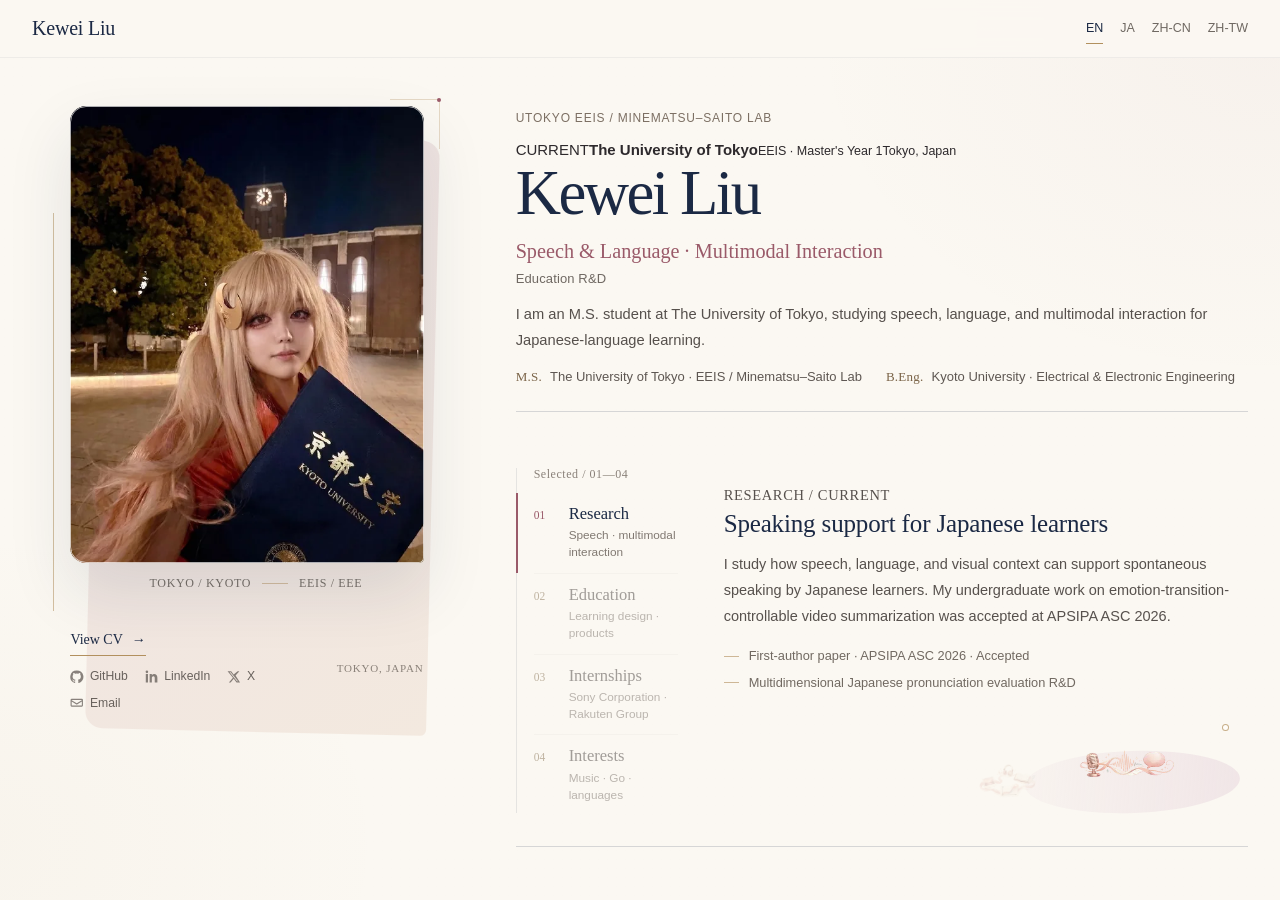
==== commit 6ce88653: "Rebalance profile composition and utility column" ====
--- a/index.html
+++ b/index.html
@@ -31,7 +31,7 @@
 <link rel="icon" type="image/svg+xml" href="/assets/favicon.svg">
 <link rel="icon" type="image/png" sizes="48x48" href="/assets/favicon-48.png">
 <link rel="apple-touch-icon" sizes="180x180" href="/assets/apple-touch-icon.png">
-<link rel="stylesheet" href="./assets/style.css">
+<link rel="stylesheet" href="./assets/style.css?v=20260812p">
 <script type="application/ld+json">{"@context":"https://schema.org","@type":"ProfilePage","@id":"https://kayui-gavo.github.io/#profile","url":"https://kayui-gavo.github.io/","name":"Kewei Liu | University of Tokyo · Speech & Multimodal Interaction","inLanguage":"en","mainEntity":{"@type":"Person","@id":"https://kayui-gavo.github.io/#person","name":"Kewei Liu","gender":"Female","pronouns":"she/her","alternateName":["劉 可惟","刘可惟","劉可惟"],"url":"https://kayui-gavo.github.io/","image":"https://kayui-gavo.github.io/assets/portrait.webp","description":"Kewei Liu is an M.S. student at The University of Tokyo. She studies speech, language, and multimodal interaction for Japanese-language learning and also works in education R&D and product development.","email":"mailto:ryukayuiii@gmail.com","affiliation":{"@type":"CollegeOrUniversity","name":"The University of Tokyo"},"alumniOf":{"@type":"CollegeOrUniversity","name":"Kyoto University"},"worksFor":{"@type":"Organization","name":"China Tabito Education Group","url":"https://www.tabitoedu.com"},"sameAs":["https://github.com/kayui-gavo","https://www.linkedin.com/in/kayui-ryu/","https://x.com/ryukayuiii"]}}</script>
 <script type="application/ld+json">{"@context":"https://schema.org","@type":"WebSite","@id":"https://kayui-gavo.github.io/#website","url":"https://kayui-gavo.github.io/","name":"Kewei Liu","alternateName":["Kewei Liu / 劉可惟","劉 可惟","刘可惟","劉可惟"],"inLanguage":["en","ja","zh-CN","zh-TW"]}</script>
 </head>
@@ -47,12 +47,25 @@
   <section class="portrait-column" aria-label="Portrait">
     <div class="portrait-line"></div><div class="portrait-corner"></div>
     <div class="portrait-frame"><img class="portrait" src="./assets/portrait.webp" alt="Portrait of Kewei Liu" fetchpriority="high" decoding="async"></div>
-    <div class="portrait-caption"><span>TOKYO / KYOTO</span><i></i><span>M.S. / B.ENG.</span></div>
+    <div class="portrait-caption"><span>TOKYO / KYOTO</span><i></i><span>EEIS / EEE</span></div>
+    <footer class="utility">
+      <div class="utility-primary">
+        <a class="cv-link" href="./cv/">View CV <span>→</span></a>
+        <div class="socials" aria-label="External links">
+          <a href="https://github.com/kayui-gavo" target="_blank" rel="noopener noreferrer"><svg class="social-icon" viewBox="0 0 24 24" aria-hidden="true"><path fill="currentColor" d="M12 .7a11.5 11.5 0 0 0-3.64 22.4c.58.1.79-.25.79-.56v-2.02c-3.22.7-3.9-1.37-3.9-1.37-.53-1.34-1.29-1.7-1.29-1.7-1.05-.72.08-.7.08-.7 1.16.08 1.77 1.2 1.77 1.2 1.03 1.77 2.71 1.26 3.37.96.1-.75.4-1.26.73-1.55-2.57-.29-5.28-1.29-5.28-5.74 0-1.27.45-2.3 1.2-3.11-.12-.3-.52-1.48.11-3.08 0 0 .98-.31 3.16 1.19a10.9 10.9 0 0 1 5.76 0c2.19-1.5 3.16-1.19 3.16-1.19.63 1.6.23 2.79.12 3.08.74.81 1.19 1.84 1.19 3.11 0 4.46-2.72 5.44-5.3 5.73.42.36.79 1.06.79 2.14v3.17c0 .31.21.67.8.56A11.5 11.5 0 0 0 12 .7Z"/></svg><span>GitHub</span></a>
+          <a href="https://www.linkedin.com/in/kayui-ryu/" target="_blank" rel="noopener noreferrer"><svg class="social-icon" viewBox="0 0 24 24" aria-hidden="true"><path fill="currentColor" d="M5.3 7.3H1.4V22h3.9V7.3ZM3.35 1A2.3 2.3 0 1 0 3.4 5.6 2.3 2.3 0 0 0 3.35 1ZM22 13.6c0-4.43-2.36-6.5-5.51-6.5a4.77 4.77 0 0 0-4.31 2.37V7.3H8.27V22h3.91v-7.28c0-1.92.36-3.79 2.75-3.79 2.35 0 2.38 2.2 2.38 3.91V22H22v-8.4Z"/></svg><span>LinkedIn</span></a>
+          <a href="https://x.com/ryukayuiii" target="_blank" rel="noopener noreferrer"><svg class="social-icon" viewBox="0 0 24 24" aria-hidden="true"><path fill="currentColor" d="M18.9 2H22l-6.77 7.74L23.2 22h-6.26l-4.9-6.4L6.45 22H3.34l7.24-8.28L1 2h6.42l4.43 5.84L18.9 2Zm-1.1 18h1.72L6.47 3.9H4.62L17.8 20Z"/></svg><span>X</span></a>
+          <a href="mailto:ryukayuiii@gmail.com"><svg class="social-icon" viewBox="0 0 24 24" aria-hidden="true"><path fill="currentColor" d="M3 5h18a2 2 0 0 1 2 2v10a2 2 0 0 1-2 2H3a2 2 0 0 1-2-2V7a2 2 0 0 1 2-2Zm0 2v.4l9 5.6 9-5.6V7H3Zm18 10V9.76l-8.47 5.27a1 1 0 0 1-1.06 0L3 9.76V17h18Z"/></svg><span>Email</span></a>
+        </div>
+      </div>
+      <span class="utility-note">TOKYO, JAPAN</span>
+    </footer>
   </section>
 
   <section class="editorial">
     <div class="identity">
       <p class="kicker">UTOKYO EEIS / MINEMATSU–SAITO LAB</p>
+      <aside class="current-status" aria-label="Current affiliation"><span>CURRENT</span><strong>The University of Tokyo</strong><small>EEIS · Master's Year 1</small><small>Tokyo, Japan</small></aside>
       <div class="name-line"><h1>Kewei Liu</h1></div>
       <p class="tagline"><span>Speech &amp; Language · Multimodal Interaction</span><small>Education R&amp;D</small></p>
       <p class="lede">I am an M.S. student at The University of Tokyo, studying speech, language, and multimodal interaction for Japanese-language learning.</p>
@@ -98,19 +111,6 @@
         </article>
       </div>
     </div>
-
-    <footer class="utility">
-      <div class="utility-primary">
-        <a class="cv-link" href="./cv/">View CV <span>→</span></a>
-        <div class="socials" aria-label="External links">
-          <a href="https://github.com/kayui-gavo" target="_blank" rel="noopener noreferrer"><svg class="social-icon" viewBox="0 0 24 24" aria-hidden="true"><path fill="currentColor" d="M12 .7a11.5 11.5 0 0 0-3.64 22.4c.58.1.79-.25.79-.56v-2.02c-3.22.7-3.9-1.37-3.9-1.37-.53-1.34-1.29-1.7-1.29-1.7-1.05-.72.08-.7.08-.7 1.16.08 1.77 1.2 1.77 1.2 1.03 1.77 2.71 1.26 3.37.96.1-.75.4-1.26.73-1.55-2.57-.29-5.28-1.29-5.28-5.74 0-1.27.45-2.3 1.2-3.11-.12-.3-.52-1.48.11-3.08 0 0 .98-.31 3.16 1.19a10.9 10.9 0 0 1 5.76 0c2.19-1.5 3.16-1.19 3.16-1.19.63 1.6.23 2.79.12 3.08.74.81 1.19 1.84 1.19 3.11 0 4.46-2.72 5.44-5.3 5.73.42.36.79 1.06.79 2.14v3.17c0 .31.21.67.8.56A11.5 11.5 0 0 0 12 .7Z"/></svg><span>GitHub</span></a>
-          <a href="https://www.linkedin.com/in/kayui-ryu/" target="_blank" rel="noopener noreferrer"><svg class="social-icon" viewBox="0 0 24 24" aria-hidden="true"><path fill="currentColor" d="M5.3 7.3H1.4V22h3.9V7.3ZM3.35 1A2.3 2.3 0 1 0 3.4 5.6 2.3 2.3 0 0 0 3.35 1ZM22 13.6c0-4.43-2.36-6.5-5.51-6.5a4.77 4.77 0 0 0-4.31 2.37V7.3H8.27V22h3.91v-7.28c0-1.92.36-3.79 2.75-3.79 2.35 0 2.38 2.2 2.38 3.91V22H22v-8.4Z"/></svg><span>LinkedIn</span></a>
-          <a href="https://x.com/ryukayuiii" target="_blank" rel="noopener noreferrer"><svg class="social-icon" viewBox="0 0 24 24" aria-hidden="true"><path fill="currentColor" d="M18.9 2H22l-6.77 7.74L23.2 22h-6.26l-4.9-6.4L6.45 22H3.34l7.24-8.28L1 2h6.42l4.43 5.84L18.9 2Zm-1.1 18h1.72L6.47 3.9H4.62L17.8 20Z"/></svg><span>X</span></a>
-          <a href="mailto:ryukayuiii@gmail.com"><svg class="social-icon" viewBox="0 0 24 24" aria-hidden="true"><path fill="currentColor" d="M3 5h18a2 2 0 0 1 2 2v10a2 2 0 0 1-2 2H3a2 2 0 0 1-2-2V7a2 2 0 0 1 2-2Zm0 2v.4l9 5.6 9-5.6V7H3Zm18 10V9.76l-8.47 5.27a1 1 0 0 1-1.06 0L3 9.76V17h18Z"/></svg><span>Email</span></a>
-        </div>
-      </div>
-      <span class="utility-note">TOKYO, JAPAN</span>
-    </footer>
   </section>
 </main>
 </div>
--- a/assets/style.css
+++ b/assets/style.css
@@ -1,278 +1,140 @@
 :root{
-  --ivory:#f6f1e9;
-  --ivory-2:#fcf8f1;
-  --paper:#fffdf8;
-  --ink:#29262b;
-  --navy:#1d2b47;
-  --navy-soft:#515d73;
-  --rose:#a96272;
-  --rose-deep:#8c4f5e;
-  --rose-soft:#f2e5e8;
-  --gold:#b18e59;
-  --gold-text:#7e623c;
-  --gold-soft:#dbc49d;
-  --muted:#6b655f;
-  --muted-light:#817970;
-  --line:rgba(42,37,41,.105);
-  --line-strong:rgba(29,43,71,.15);
+  --ivory:#f5f0e8;
+  --ivory-light:#fbf8f2;
+  --paper:#fffdf9;
+  --ink:#2d292c;
+  --navy:#1b2944;
+  --rose:#9a5a69;
+  --rose-deep:#7f4855;
+  --rose-soft:#eee1e4;
+  --gold:#b2905e;
+  --gold-soft:#dfc9a6;
+  --muted:#6f6862;
+  --muted-soft:#8a8179;
+  --line:rgba(39,34,37,.105);
+  --line-strong:rgba(27,41,68,.16);
   --serif:"Iowan Old Style","Baskerville","Times New Roman","Hiragino Mincho ProN","Yu Mincho","Songti SC","STSong",serif;
   --sans:-apple-system,BlinkMacSystemFont,"Segoe UI","Noto Sans","Noto Sans JP","PingFang SC","PingFang TC","Hiragino Sans","Yu Gothic",sans-serif;
+  --ease:cubic-bezier(.22,.82,.24,1);
 }
 *{box-sizing:border-box}
 html{min-height:100%;background:var(--ivory);scroll-behavior:smooth}
-body{margin:0;min-height:100%;overflow-x:hidden;background:var(--ivory);color:var(--ink);font-family:var(--sans);font-size:15px;line-height:1.7;-webkit-font-smoothing:antialiased;text-rendering:optimizeLegibility}
+body{margin:0;min-height:100%;overflow-x:hidden;background:var(--ivory);color:var(--ink);font-family:var(--sans);font-size:15px;line-height:1.72;-webkit-font-smoothing:antialiased;text-rendering:optimizeLegibility}
 a{color:inherit;text-decoration:none}
 button{font:inherit;color:inherit}
 img{max-width:100%}
-a:focus-visible,button:focus-visible{outline:2px solid rgba(169,98,114,.55);outline-offset:4px;border-radius:4px}
+a:focus-visible,button:focus-visible{outline:2px solid rgba(154,90,105,.5);outline-offset:4px;border-radius:3px}
 
-.site-shell{--mx:0;--my:0;min-height:100svh;position:relative;overflow:hidden;background:radial-gradient(38rem 28rem at calc(96% + var(--mx)*.22%) calc(8% + var(--my)*.18%),rgba(169,98,114,.045),transparent 72%),radial-gradient(34rem 26rem at calc(3% + var(--mx)*.18%) calc(94% + var(--my)*.18%),rgba(177,142,89,.055),transparent 74%),linear-gradient(180deg,var(--ivory-2),var(--ivory))}
-.site-shell::before{content:"";position:fixed;inset:0;pointer-events:none;opacity:.009;background-image:radial-gradient(rgba(29,43,71,.38) .3px,transparent .3px);background-size:8px 8px;mix-blend-mode:multiply}
-.site-header{height:60px;display:flex;align-items:center;position:sticky;top:0;z-index:30;border-bottom:1px solid rgba(29,43,71,.065);background:rgba(252,248,241,.91);backdrop-filter:blur(18px);-webkit-backdrop-filter:blur(18px)}
-.nav{width:min(1180px,calc(100% - 60px));margin:0 auto;display:flex;align-items:center;justify-content:space-between;gap:24px}
-.brand{font-family:var(--serif);font-size:20px;letter-spacing:-.012em;color:var(--navy);white-space:nowrap}
-.header-right{display:flex;align-items:center;min-width:0;font-size:12px;color:var(--muted)}
-.languages{display:flex;align-items:center;gap:16px;min-width:0}
-.languages a{position:relative;padding:7px 0;white-space:nowrap;transition:color .18s ease}
-.languages a::after{content:"";position:absolute;left:0;right:0;bottom:2px;height:1px;background:var(--gold);transform:scaleX(0);transform-origin:right;transition:transform .18s ease}
+.site-shell{--mx:0;--my:0;min-height:100svh;position:relative;overflow:hidden;background:radial-gradient(40rem 30rem at calc(99% + var(--mx)*.12%) calc(4% + var(--my)*.1%),rgba(154,90,105,.045),transparent 72%),radial-gradient(34rem 26rem at calc(-2% + var(--mx)*.08%) calc(94% + var(--my)*.08%),rgba(178,144,94,.038),transparent 76%),var(--ivory-light)}
+.site-shell::before{content:"";position:fixed;inset:0;pointer-events:none;opacity:.01;background-image:radial-gradient(rgba(27,41,68,.34) .3px,transparent .3px);background-size:9px 9px}
+.site-header{height:58px;display:flex;align-items:center;position:sticky;top:0;z-index:30;border-bottom:1px solid rgba(27,41,68,.06);background:rgba(251,248,242,.91);backdrop-filter:blur(18px);-webkit-backdrop-filter:blur(18px)}
+.nav{width:min(1240px,calc(100% - 64px));margin:0 auto;display:flex;align-items:center;justify-content:space-between;gap:26px}
+.brand{font-family:var(--serif);font-size:20px;letter-spacing:-.01em;color:var(--navy);white-space:nowrap}
+.header-right{display:flex;align-items:center;min-width:0;font-size:12.5px;color:var(--muted)}
+.languages{display:flex;align-items:center;gap:17px;min-width:0}
+.languages a{position:relative;padding:7px 0;white-space:nowrap;transition:color .2s ease}
+.languages a::after{content:"";position:absolute;left:0;right:0;bottom:2px;height:1px;background:var(--gold);transform:scaleX(0);transform-origin:right;transition:transform .24s var(--ease)}
+.languages a:hover,.languages a[aria-current="page"]{color:var(--navy)}
 .languages a:hover::after,.languages a[aria-current="page"]::after{transform:scaleX(1);transform-origin:left}
-.languages a[aria-current="page"]{color:var(--navy);font-weight:600}
 
-.landing{width:min(1180px,calc(100% - 60px));margin:0 auto;min-height:calc(100svh - 60px);display:grid;grid-template-columns:minmax(330px,.8fr) minmax(610px,1.2fr);gap:clamp(56px,5.6vw,84px);align-items:start;padding:44px 0 48px;position:relative;z-index:2}
-.portrait-column{position:sticky;top:108px;align-self:start;justify-self:center;width:min(31vw,398px);padding:0 0 28px 18px;margin-top:4px}
-.portrait-column::before{content:"";position:absolute;inset:30px -14px 6px 39px;border-radius:20px 20px 7px 20px;background:linear-gradient(145deg,rgba(242,229,232,.78),rgba(247,237,224,.7));transform:rotate(1.7deg);z-index:-1}
-.portrait-frame{position:relative;width:100%;aspect-ratio:4/5.2;overflow:hidden;border-radius:18px 18px 6px 18px;background:#ddd2c5;box-shadow:0 26px 62px rgba(29,43,71,.13)}
-.portrait-frame::after{content:"";position:absolute;inset:0;border:1px solid rgba(255,255,255,.66);border-radius:inherit;pointer-events:none}
+.landing{width:min(1240px,calc(100% - 64px));margin:0 auto;min-height:calc(100svh - 58px);display:grid;grid-template-columns:minmax(330px,.72fr) minmax(0,1.28fr);gap:clamp(62px,5.6vw,86px);align-items:start;padding:48px 0 50px;position:relative;z-index:1}
+.portrait-column{position:sticky;top:102px;align-self:start;justify-self:center;width:min(29vw,380px);padding:0 0 28px 18px}
+.portrait-column::before{content:"";position:absolute;inset:31px -10px 6px 40px;border-radius:17px 17px 6px 17px;background:linear-gradient(145deg,#eee2e2,#f3e9df);transform:rotate(1.35deg);z-index:-1}
+.portrait-frame{position:relative;width:100%;aspect-ratio:4/5.18;overflow:hidden;border-radius:16px 16px 5px 16px;background:#d9cec1;box-shadow:0 28px 64px rgba(27,41,68,.115)}
+.portrait-frame::after{content:"";position:absolute;inset:0;border:1px solid rgba(255,255,255,.68);border-radius:inherit;pointer-events:none}
 .portrait{display:block;width:100%;height:100%;object-fit:cover;object-position:center 42%;transform:none!important}
-.portrait-line{position:absolute;left:2px;top:15%;bottom:21%;width:1px;background:linear-gradient(180deg,transparent,var(--gold) 21%,var(--gold) 79%,transparent);opacity:.72}
-.portrait-corner{position:absolute;width:60px;height:60px;right:-22px;top:-10px;border-top:1px solid rgba(177,142,89,.34);border-right:1px solid rgba(177,142,89,.34);pointer-events:none}
-.portrait-corner::after{content:"";position:absolute;width:5px;height:5px;border-radius:50%;background:var(--rose);right:-3px;top:-3px;box-shadow:0 0 0 5px rgba(169,98,114,.04)}
-.portrait-caption{display:flex;align-items:center;justify-content:center;gap:11px;margin:13px 0 0 18px;font-family:var(--serif);font-size:11.8px;line-height:1.2;letter-spacing:.075em;color:#756c65}
-.portrait-caption i{display:block;width:28px;height:1px;background:var(--gold-soft)}
+.portrait-line{position:absolute;left:1px;top:17%;bottom:20%;width:1px;background:var(--gold);opacity:.55}
+.portrait-corner{position:absolute;width:50px;height:50px;right:-16px;top:-7px;border-top:1px solid rgba(178,144,94,.3);border-right:1px solid rgba(178,144,94,.3)}
+.portrait-corner::after{content:"";position:absolute;width:4px;height:4px;border-radius:50%;background:var(--rose);right:-2.5px;top:-2.5px}
+.portrait-caption{display:flex;align-items:center;justify-content:center;gap:11px;margin:13px 0 0 18px;font-family:var(--serif);font-size:12px;line-height:1.2;letter-spacing:.055em;color:#756d66}
+.portrait-caption i{display:block;width:26px;height:1px;background:rgba(178,144,94,.5)}
 
-.editorial{min-width:0;max-width:770px;width:100%}
-.identity{position:relative;padding-bottom:20px;border-bottom:1px solid var(--line-strong)}
-.kicker{margin:0 0 10px;font-family:var(--serif);font-size:11.3px;line-height:1.4;letter-spacing:.115em;text-transform:uppercase;color:var(--gold-text)}
-.name-line{display:flex;align-items:flex-end;gap:17px;flex-wrap:wrap;min-width:0}
-h1{margin:0;font-family:var(--serif);font-weight:400;font-size:clamp(56px,4.9vw,70px);line-height:.96;letter-spacing:-.04em;color:var(--navy);font-feature-settings:"kern"}
-.native-name{margin:0 0 3px;font-family:var(--serif);font-size:17px;letter-spacing:.12em;color:#655d55;white-space:nowrap}
-.tagline{margin:13px 0 0;font-family:var(--serif);font-size:clamp(19px,1.62vw,23px);line-height:1.34;color:var(--rose-deep)}
+.editorial{min-width:0;max-width:860px;width:100%}
+.identity{position:relative;padding:4px 0 23px;border-bottom:1px solid var(--line-strong)}
+.kicker{margin:0 0 10px;font-size:12px;line-height:1.45;letter-spacing:.065em;color:#7c6f63}
+.name-line{display:flex;align-items:flex-end;gap:16px;flex-wrap:wrap;min-width:0}
+h1{margin:0;font-family:var(--serif);font-weight:400;font-size:clamp(56px,4.9vw,70px);line-height:.97;letter-spacing:-.04em;color:var(--navy);font-feature-settings:"kern"}
+.native-name{margin:0 0 3px;font-family:var(--serif);font-size:17px;letter-spacing:.095em;color:#655f59;white-space:nowrap}
+.tagline{margin:14px 0 0;font-family:var(--serif);font-size:clamp(20px,1.58vw,23px);line-height:1.34;color:var(--rose)}
 .tagline span{display:block}
-.tagline small{display:block;margin-top:5px;font-family:var(--sans);font-size:12.8px;font-weight:500;line-height:1.45;letter-spacing:.018em;color:var(--muted)}
-.lede{margin:10px 0 0;max-width:650px;font-size:14.4px;line-height:1.74;color:#56514d}
-.school-lines{display:grid;gap:5px;margin-top:12px;color:#5c5753;font-size:13px;line-height:1.55}
-.school-lines span{display:flex;gap:9px;align-items:baseline;min-width:0}
-.school-lines b{min-width:48px;font-family:var(--serif);font-weight:400;color:var(--gold-text);letter-spacing:.035em;white-space:nowrap}
+.tagline small{display:block;margin-top:5px;font-family:var(--sans);font-size:13px;font-weight:500;line-height:1.45;letter-spacing:.01em;color:var(--muted)}
+.lede{margin:12px 0 0;max-width:720px;font-size:14.7px;line-height:1.78;color:#56504c;text-wrap:pretty;line-break:strict}
+.school-lines{display:flex;flex-wrap:wrap;gap:7px 24px;margin-top:14px;color:#5e5752;font-size:13px;line-height:1.58}
+.school-lines span{display:flex;gap:8px;align-items:baseline;min-width:0}
+.school-lines b{font-family:var(--serif);font-weight:400;color:#7b6448;letter-spacing:.02em;white-space:nowrap}
 
-.explore{display:grid;grid-template-columns:190px minmax(0,1fr);gap:31px;margin-top:22px;padding:22px 0 22px 2px;border-top:1px solid var(--line);border-bottom:1px solid var(--line);align-items:start;position:relative}
-.section-index{--marker-y:34px;--marker-h:44px;position:relative;min-width:0;padding:0 18px 0 17px}
-.section-index::before{content:"";position:absolute;right:0;top:3px;bottom:3px;width:1px;background:linear-gradient(180deg,transparent,var(--line-strong) 8%,var(--line-strong) 92%,transparent)}
-.section-index::after{content:"";position:absolute;right:-1px;top:var(--marker-y);width:2px;height:var(--marker-h);background:linear-gradient(180deg,var(--rose),var(--gold));box-shadow:0 0 0 1px rgba(169,98,114,.03);transition:top .42s cubic-bezier(.22,.86,.25,1),height .42s cubic-bezier(.22,.86,.25,1)}
-.index-title{margin:0 0 9px 0;font-family:var(--serif);font-size:10.8px;line-height:1.4;letter-spacing:.105em;color:var(--muted-light);text-transform:uppercase}
-.topic{width:100%;border:0;background:transparent;display:grid;grid-template-columns:30px minmax(0,1fr);grid-template-areas:"n label" "n sub";column-gap:8px;text-align:left;padding:10px 0 11px;cursor:pointer;position:relative;transition:opacity .2s ease,transform .22s ease,color .2s ease}
-.topic+.topic{border-top:1px solid rgba(42,37,41,.055)}
-.topic-no{grid-area:n;font-family:var(--serif);font-size:10.8px;color:var(--gold-text);padding-top:2px;transition:color .2s ease}
-.topic-label{grid-area:label;font-family:var(--serif);font-size:16px;line-height:1.16;color:#544e4a;transition:color .2s ease,letter-spacing .25s ease}
-.topic-sub{grid-area:sub;margin-top:4px;font-size:11.2px;line-height:1.4;color:var(--muted-light);transition:color .2s ease}
-.topic::after{content:"→";position:absolute;right:0;top:12px;font-family:var(--serif);font-size:11px;color:var(--gold-text);opacity:0;transform:translateX(-5px);transition:opacity .2s ease,transform .25s ease}
-.topic:hover{transform:translateX(2px)}
-.topic:hover .topic-label{color:var(--navy)}
-.topic[aria-selected="true"]{transform:translateX(4px)}
-.topic[aria-selected="true"] .topic-label{color:var(--navy);letter-spacing:.012em}
-.topic[aria-selected="true"] .topic-no{color:var(--rose-deep)}
-.topic[aria-selected="true"] .topic-sub{color:#6f6660}
-.topic[aria-selected="true"]::after{opacity:.7;transform:none}
+.explore{display:grid;grid-template-columns:174px minmax(0,1fr);gap:34px;margin-top:27px;padding:27px 0 25px;border-bottom:1px solid var(--line-strong);align-items:start}
+.section-index{--marker-y:36px;--marker-h:47px;position:relative;min-width:0;padding:0 12px 0 18px}
+.section-index::before{content:"";position:absolute;left:0;top:2px;bottom:2px;width:1px;background:rgba(27,41,68,.095)}
+.section-index::after{content:"";position:absolute;left:0;top:var(--marker-y);width:2px;height:var(--marker-h);background:var(--rose);transition:top .44s var(--ease),height .44s var(--ease)}
+.index-title{margin:0 0 10px;font-family:var(--serif);font-size:12px;line-height:1.4;letter-spacing:.045em;color:var(--muted-soft)}
+.topic{width:100%;border:0;background:transparent;display:grid;grid-template-columns:27px minmax(0,1fr);grid-template-areas:"n label" "n sub";column-gap:8px;text-align:left;padding:11px 0 12px;cursor:pointer;position:relative;opacity:.52;transition:opacity .22s ease,color .22s ease}
+.topic+.topic{border-top:1px solid rgba(39,34,37,.048)}
+.topic-no{grid-area:n;font-family:var(--serif);font-size:11.5px;color:#8a7659;padding-top:2px}
+.topic-label{grid-area:label;font-family:var(--serif);font-size:16.5px;line-height:1.18;color:#4f4946}
+.topic-sub{grid-area:sub;margin-top:4px;font-size:11.8px;line-height:1.42;color:#817972}
+.topic:hover{opacity:.78}
+.topic[aria-selected="true"]{opacity:1}
+.topic[aria-selected="true"] .topic-label{color:var(--navy)}
+.topic[aria-selected="true"] .topic-no{color:var(--rose)}
+.topic::after{display:none!important}
 
-.topic-detail{min-width:0;position:relative;min-height:278px;padding:4px 2px 0 0;overflow:hidden}
-.detail-panel{display:none;min-width:0;will-change:opacity,transform,clip-path}
+.topic-detail{min-width:0;position:relative;min-height:304px;overflow:visible}
+.detail-panel{display:none;min-width:0}
 .detail-panel.is-active{display:block}
-.detail-layout{display:grid;grid-template-columns:minmax(0,1fr) 170px;gap:25px;align-items:center;min-height:268px}
-.detail-copy{min-width:0}
-.detail-kicker{margin:0 0 7px;font-family:var(--serif);font-size:10.8px;line-height:1.4;letter-spacing:.11em;text-transform:uppercase;color:var(--gold-text)}
-.detail-panel h2{margin:0;max-width:510px;font-family:var(--serif);font-weight:400;font-size:clamp(24px,1.82vw,29px);line-height:1.2;letter-spacing:-.008em;color:var(--navy)}
-.detail-panel p{margin:10px 0 0;max-width:520px;font-size:13.8px;line-height:1.76;color:#5a5551}
-.proofs{display:grid;gap:7px;margin-top:14px;font-size:12.2px;color:#6f675f}
-.proofs span,.proofs a{display:flex;align-items:flex-start;gap:9px;width:100%;max-width:520px;line-height:1.52}
-.proofs span::before,.proofs a::before{content:"";width:15px;height:1px;margin-top:.73em;background:rgba(177,142,89,.58);flex:none}
-.proofs a{color:#76565e;font-weight:500}
+.detail-layout{display:flex;flex-direction:column;position:relative;min-height:292px;padding:4px 0 0}
+.detail-copy{position:relative;z-index:2;min-width:0;max-width:700px}
+.detail-kicker{margin:0 0 8px;font-family:var(--serif);font-size:12px;line-height:1.4;letter-spacing:.045em;color:#7d6951}
+.detail-panel h2{margin:0;max-width:none;font-family:var(--serif);font-weight:400;font-size:clamp(25px,1.9vw,30px);line-height:1.24;letter-spacing:-.006em;color:var(--navy);text-wrap:balance;line-break:strict}
+.detail-panel p{margin:12px 0 0;max-width:670px;font-size:14.5px;line-height:1.8;color:#57514d;text-wrap:pretty;line-break:strict;word-break:normal}
+.proofs{display:grid;gap:7px;margin-top:17px;max-width:650px;font-size:12.8px;color:#716961}
+.proofs span,.proofs a{display:flex;align-items:flex-start;gap:10px;width:100%;line-height:1.55}
+.proofs span::before,.proofs a::before{content:"";width:15px;height:1px;margin-top:.73em;background:rgba(178,144,94,.62);flex:none}
+.proofs a{color:#77525b;font-weight:500}
 .proofs a:hover{color:var(--rose-deep)}
-.internship-proofs{margin-top:18px;gap:10px;font-size:12.5px}
+.internship-proofs{margin-top:20px;gap:11px;font-size:13px}
 
-.visual-cell{position:relative;min-height:220px;overflow:visible;isolation:isolate;display:block;will-change:opacity,transform}
-.visual-cell::before{content:"";position:absolute;width:162px;height:52px;right:2px;top:90px;border-radius:999px;background:linear-gradient(100deg,rgba(242,229,232,.06),rgba(242,229,232,.45),rgba(247,237,224,.16),transparent 88%);filter:blur(12px);transform:rotate(-4deg);z-index:-2;opacity:.62}
-.visual-cell::after{content:"";position:absolute;right:0;top:18px;width:31px;height:1px;background:linear-gradient(90deg,rgba(177,142,89,.58),transparent);opacity:.72}
-.visual-cell img{position:absolute;display:block;object-fit:contain;filter:drop-shadow(0 10px 16px rgba(29,43,71,.07));transition:filter .25s ease}
-.visual-research img:first-child{width:218px;height:146px;right:-27px;top:31px;opacity:.97;transform:rotate(.15deg)}
-.visual-research img.secondary{width:86px;height:58px;left:-1px;bottom:13px;opacity:.2;transform:rotate(-1.8deg)}
-.visual-education img{width:204px;height:136px;right:-9px;bottom:20px;opacity:.97;transform:rotate(-.7deg)}
-.visual-interests img{width:204px;height:136px;right:-8px;bottom:19px;opacity:.98;transform:rotate(.4deg)}
-.visual-internships{display:flex;flex-direction:column;align-items:center;justify-content:center;padding:28px 0 18px}
-.visual-internships::before{width:145px;height:50px;right:3px;top:91px;opacity:.48}
-.visual-internships::after{right:5px;top:36px;width:32px}
-.intern-year{font-family:var(--serif);font-size:45px;line-height:1;font-weight:400;letter-spacing:.03em;color:rgba(29,43,71,.78)}
-.intern-companies{margin-top:10px;font-family:var(--serif);font-size:10.3px;line-height:1.25;letter-spacing:.11em;color:var(--gold-text);text-transform:uppercase;white-space:nowrap}
-.visual-caption{position:absolute;right:0;bottom:2px;font-family:var(--serif);font-size:10.7px;letter-spacing:.09em;text-transform:uppercase;color:var(--muted-light);z-index:3;white-space:nowrap}
+.visual-cell{position:relative;flex:none;width:100%;height:112px;margin-top:16px;pointer-events:none;overflow:visible;isolation:isolate}
+.visual-cell::before{content:"";position:absolute;right:8px;bottom:8px;width:215px;height:62px;border-radius:50%;background:linear-gradient(90deg,rgba(238,225,228,.2),rgba(238,225,228,.82));transform:rotate(-2deg);z-index:-1}
+.visual-cell::after{content:"";position:absolute;right:19px;top:15px;width:5px;height:5px;border:1px solid rgba(178,144,94,.72);border-radius:50%;background:var(--paper)}
+.visual-cell img{position:absolute;display:block;object-fit:contain;object-position:center;filter:saturate(.86) contrast(.97);max-width:none}
+.visual-research img:first-child{width:205px;height:102px;right:18px;bottom:3px;opacity:.84;transform:rotate(-.8deg)}
+.visual-research img.secondary{width:72px;height:50px;right:204px;bottom:13px;opacity:.24;transform:rotate(-2.2deg)}
+.visual-education img{width:205px;height:104px;right:18px;bottom:3px;opacity:.84;transform:rotate(-.8deg)}
+.visual-interests img{width:205px;height:104px;right:18px;bottom:3px;opacity:.84;transform:rotate(.4deg)}
+.visual-caption{display:none}
+.visual-internships{display:flex;flex-direction:column;align-items:flex-end;justify-content:center;padding:8px 20px 9px 0}
+.visual-internships::before{right:8px;bottom:12px;width:235px;height:64px}
+.intern-year{font-family:var(--serif);font-size:54px;line-height:.9;font-weight:400;letter-spacing:-.025em;color:rgba(27,41,68,.18)}
+.intern-companies{margin-top:8px;font-family:var(--serif);font-size:11.5px;line-height:1.3;letter-spacing:.075em;color:rgba(124,101,70,.5);text-transform:uppercase;white-space:nowrap}
 
-.interest-grid{display:grid;grid-template-columns:1fr 1fr;gap:12px 22px;margin-top:15px;max-width:520px}
-.interest-grid div{border-top:1px solid var(--line);padding-top:9px;min-width:0}
-.interest-grid .wide{grid-column:1/-1}
-.interest-grid b{display:block;font-family:var(--serif);font-size:11.8px;font-weight:400;color:var(--gold-text);letter-spacing:.045em}
-.interest-grid span{display:block;margin-top:3px;font-size:12.7px;color:#5d5753;line-height:1.5}
+.interest-grid{display:grid;grid-template-columns:1fr;gap:0;margin-top:17px;max-width:670px}
+.interest-grid div,.interest-grid .wide{grid-column:auto;display:grid;grid-template-columns:118px minmax(0,1fr);gap:18px;border-top:1px solid var(--line);padding:10px 0;min-width:0}
+.interest-grid div:last-child{border-bottom:1px solid var(--line)}
+.interest-grid b{display:block;font-family:var(--serif);font-size:12.5px;font-weight:400;color:#7c6546;letter-spacing:.025em}
+.interest-grid span{display:block;font-size:13.2px;color:#59534f;line-height:1.6;text-wrap:pretty}
 
-.utility{display:flex;align-items:center;justify-content:space-between;gap:22px;margin-top:18px;padding-top:15px;border-top:1px solid var(--line-strong)}
-.utility-primary{display:flex;align-items:center;gap:14px 19px;flex-wrap:wrap;min-width:0}
-.cv-link{display:inline-flex;align-items:center;gap:9px;font-family:var(--serif);font-size:13.7px;color:var(--navy);padding-bottom:3px;border-bottom:1px solid var(--gold)}
-.cv-link span{transition:transform .18s ease}.cv-link:hover span{transform:translateX(3px)}
-.socials{display:flex;align-items:center;gap:12px 16px;flex-wrap:wrap;font-size:11.9px;color:#68625d}
+.utility{display:flex;align-items:center;justify-content:space-between;gap:22px;margin-top:19px;padding-top:18px}
+.utility-primary{display:flex;align-items:center;gap:14px 20px;flex-wrap:wrap;min-width:0}
+.cv-link{display:inline-flex;align-items:center;gap:9px;font-family:var(--serif);font-size:14px;color:var(--navy);padding-bottom:3px;border-bottom:1px solid var(--gold)}
+.cv-link span{transition:transform .2s ease}.cv-link:hover span{transform:translateX(3px)}
+.socials{display:flex;align-items:center;gap:13px 17px;flex-wrap:wrap;font-size:12.2px;color:#68615c}
 .socials a{position:relative;display:inline-flex;align-items:center;gap:6px;line-height:1;transition:color .18s ease}
-.social-icon{display:block;width:13.5px;height:13.5px;flex:none;opacity:.8;transition:opacity .18s ease,transform .18s ease}
-.socials a::after{content:"";position:absolute;left:0;right:0;bottom:-5px;height:1px;background:var(--gold);transform:scaleX(0);transform-origin:right;transition:transform .18s ease}
+.social-icon{display:block;width:13.5px;height:13.5px;flex:none;opacity:.78}
+.socials a::after{content:"";position:absolute;left:0;right:0;bottom:-5px;height:1px;background:var(--gold);transform:scaleX(0);transform-origin:right;transition:transform .2s var(--ease)}
 .socials a:hover{color:var(--navy)}
-.socials a:hover .social-icon{opacity:1;transform:translateY(-.5px)}
 .socials a:hover::after{transform:scaleX(1);transform-origin:left}
-.utility-note{font-family:var(--serif);font-size:10.2px;letter-spacing:.12em;color:var(--muted-light);white-space:nowrap}
+.utility-note{font-family:var(--serif);font-size:11px;letter-spacing:.075em;color:var(--muted-soft);white-space:nowrap}
 
-html[lang="ja"] .tagline{font-size:clamp(18px,1.5vw,22px)}
-html[lang="ja"] .lede,html[lang="ja"] .detail-panel p{line-height:1.8}
-html[lang="ja"] .detail-panel h2{font-size:clamp(21px,1.58vw,25.5px);line-height:1.25;letter-spacing:.01em}
-html[lang="ja"] .topic-label{font-family:var(--sans);font-weight:500;font-size:14.6px}
-html[lang="zh-CN"] .detail-panel h2,html[lang="zh-Hant-TW"] .detail-panel h2{font-size:clamp(21.5px,1.58vw,26px);line-height:1.25;letter-spacing:.005em}
-html[lang="zh-CN"] .tagline,html[lang="zh-Hant-TW"] .tagline{font-size:clamp(18.5px,1.5vw,22px)}
-html[lang="zh-CN"] .detail-panel p,html[lang="zh-Hant-TW"] .detail-panel p{line-height:1.8}
+html[lang="ja"] .detail-panel h2{font-size:clamp(23px,1.7vw,28px)}
+html[lang="ja"] .lede,html[lang="ja"] .detail-panel p{line-height:1.84}
+html[lang="ja"] .topic-label{font-family:var(--sans);font-weight:500;font-size:15px}
+html[lang="zh-CN"] .detail-panel h2,html[lang="zh-Hant-TW"] .detail-panel h2{font-size:clamp(24px,1.72vw,28px)}
+html[lang="zh-CN"] .tagline,html[lang="zh-Hant-TW"] .tagline{font-size:clamp(19px,1.55vw,22px)}
 
-@keyframes reveal-up{from{opacity:0;transform:translateY(8px)}to{opacity:1;transform:none}}
-@keyframes reveal-left{from{opacity:0;transform:translateX(-8px)}to{opacity:1;transform:none}}
-.motion-ready .portrait-column{animation:reveal-left .55s cubic-bezier(.2,.75,.25,1) both}
-.motion-ready .identity{animation:reveal-up .48s .04s cubic-bezier(.2,.75,.25,1) both}
-.motion-ready .explore{animation:reveal-up .5s .1s cubic-bezier(.2,.75,.25,1) both}
-.motion-ready .utility{animation:reveal-up .48s .15s cubic-bezier(.2,.75,.25,1) both}
-
-@media(max-width:1120px){
-  .landing{grid-template-columns:minmax(310px,.78fr) minmax(580px,1.22fr);gap:42px}
-  .portrait-column{width:min(31vw,372px)}
-  .explore{grid-template-columns:184px minmax(0,1fr);gap:25px}
-  .detail-layout{grid-template-columns:minmax(0,1fr) 158px;gap:20px}
-  .visual-research img:first-child{width:198px;height:132px;right:-24px;top:37px}
-  .visual-research img.secondary{width:78px;height:52px;left:-3px}
-  .visual-education img,.visual-interests img{width:188px;height:125px;right:-7px}
-}
-
-@media(max-width:1060px){
-  .landing{grid-template-columns:minmax(0,1fr) minmax(220px,282px);column-gap:clamp(30px,5vw,54px);row-gap:35px;min-height:auto;padding:38px 0 54px;align-items:start}
-  .editorial{display:contents}
-  .identity{grid-column:1;grid-row:1;align-self:center}
-  .portrait-column{position:relative;top:auto;grid-column:2;grid-row:1;width:min(29vw,272px);justify-self:end;margin:0;padding-left:17px}
-  .portrait-caption{font-size:10.5px}
-  .explore{grid-column:1/-1;grid-row:2;margin-top:0}
-  .utility{grid-column:1/-1;grid-row:3;margin-top:0}
-  h1{font-size:clamp(54px,7vw,68px)}
-  .tagline{font-size:clamp(19px,2.7vw,23px)}
-  .detail-layout{grid-template-columns:minmax(0,1fr) 180px;gap:26px}
-  .visual-research img:first-child{width:218px;height:145px;right:-18px;top:31px}
-  .visual-research img.secondary{width:88px;height:59px;left:0}
-  .visual-education img,.visual-interests img{width:204px;height:136px;right:0}
-}
-
-@media(max-width:720px){
-  .nav,.landing{width:min(100% - 36px,760px)}
-  .landing{grid-template-columns:1fr;gap:34px;padding-top:30px}
-  .editorial{display:contents}
-  .identity{grid-column:auto;grid-row:1}
-  .portrait-column{grid-column:auto;grid-row:2;width:min(60vw,340px);justify-self:center;margin:0;padding-left:17px}
-  .explore{grid-column:auto;grid-row:3;grid-template-columns:170px minmax(0,1fr);gap:20px;padding-top:18px}
-  .utility{grid-column:auto;grid-row:4}
-  .detail-layout{grid-template-columns:minmax(0,1fr) 150px;gap:17px}
-  .detail-panel p{font-size:13.3px;line-height:1.75}
-  .visual-cell{min-height:200px}
-  .visual-research img:first-child{width:184px;height:123px;right:-15px;top:36px}
-  .visual-research img.secondary{width:76px;height:51px;left:-3px}
-  .visual-education img,.visual-interests img{width:176px;height:117px;right:-4px}
-  .utility{align-items:flex-start}
-}
-
-@media(max-width:600px){
-  .site-header{height:54px}
-  .nav{width:calc(100% - 28px);gap:16px}
-  .brand{font-size:18px}
-  .languages{gap:11px;font-size:10.7px}
-  .landing{width:calc(100% - 28px);padding:24px 0 42px;gap:27px}
-  .identity{padding-bottom:16px}
-  h1{font-size:clamp(46px,13.6vw,60px);line-height:.92}
-  .native-name{font-size:15.5px}
-  .tagline{font-size:18.5px;margin-top:12px}
-  .lede{font-size:13.4px;line-height:1.72}
-  .school-lines{font-size:11.8px}
-  .portrait-column{width:min(70vw,286px);padding-left:14px}
-  .portrait-column::before{inset:20px -9px 6px 27px}
-  .portrait-frame{border-radius:15px 15px 5px 15px}
-  .portrait-corner{display:none}
-  .portrait-caption{font-size:10.3px;margin-left:14px}
-  .explore{display:block;padding:15px 0 17px;margin-top:0}
-  .section-index{display:grid;grid-template-columns:repeat(2,minmax(0,1fr));gap:0;padding:0;margin-bottom:18px;border-top:1px solid var(--line);border-bottom:1px solid var(--line)}
-  .section-index::before,.section-index::after{display:none}
-  .index-title{position:absolute;left:-9999px}
-  .topic{display:block;text-align:left;padding:12px 12px 13px;min-height:64px;border:0!important;transform:none!important}
-  .topic:nth-of-type(odd){border-right:1px solid var(--line)!important}
-  .topic:nth-of-type(n+3){border-top:1px solid var(--line)!important}
-  .topic::before{content:"";position:absolute;left:11px;right:11px;bottom:-1px;height:2px;background:transparent;transition:background .2s ease}
-  .topic::after{right:10px;top:14px}
-  .topic[aria-selected="true"]::before{background:linear-gradient(90deg,var(--rose),var(--gold))}
-  .topic-no{display:block;font-size:9.8px;margin-bottom:3px;padding:0}
-  .topic-label{display:block;font-size:13.2px;line-height:1.15}
-  html[lang="ja"] .topic-label{font-size:12.8px}
-  .topic-sub{display:block;margin-top:3px;font-size:10.4px}
-  .topic-detail{min-height:0;padding:0;overflow:visible}
-  .detail-layout{grid-template-columns:1fr;gap:10px;min-height:0}
-  .detail-panel h2{font-size:22.5px;max-width:none}
-  .detail-panel p{max-width:none;font-size:13.3px;line-height:1.76}
-  .proofs{font-size:11.5px;gap:7px;margin-top:14px}
-  .proofs span,.proofs a{max-width:none}
-  .visual-cell{min-height:130px;margin-top:3px}
-  .visual-cell::before{width:154px;height:48px;top:53px}
-  .visual-cell::after{top:5px}
-  .visual-research img:first-child{width:198px;height:132px;right:-3px;top:0}
-  .visual-research img.secondary{width:82px;height:55px;left:auto;right:128px;bottom:0}
-  .visual-education img,.visual-interests img{width:190px;height:127px;right:1px;bottom:-3px}
-  .visual-internships{min-height:124px;padding:16px 0 12px}
-  .intern-year{font-size:39px}
-  .intern-companies{margin-top:7px;font-size:9px}
-  .interest-grid{max-width:none;gap:9px 18px}
-  .utility{display:block;margin-top:8px}
-  .utility-primary{gap:12px 16px}
-  .socials{width:100%;gap:13px 16px;font-size:11.2px}
-  .utility-note{display:block;margin-top:15px;padding:0}
-}
-
-@media(max-width:430px){
-  .nav{width:calc(100% - 22px);gap:12px}
-  .brand{font-size:17px}
-  .languages{gap:9px;font-size:10px}
-  .landing{width:calc(100% - 24px);padding-top:22px}
-  .portrait-column{width:min(74vw,278px)}
-  h1{font-size:clamp(44px,14vw,56px)}
-  .tagline{font-size:18px}
-  .topic{padding-left:10px;padding-right:10px}
-  .topic-label{font-size:12.8px}
-  html[lang="ja"] .topic-label{font-size:12.2px}
-  .topic-sub{font-size:10.1px}
-  .detail-panel h2,html[lang="ja"] .detail-panel h2,html[lang="zh-CN"] .detail-panel h2,html[lang="zh-Hant-TW"] .detail-panel h2{font-size:21.5px}
-  .interest-grid{grid-template-columns:1fr 1fr;gap:8px 14px}
-  .socials{gap:12px 14px}
-}
-
-@media(max-width:340px){
-  .brand{font-size:16px}
-  .languages{gap:7px;font-size:9.6px}
-  .landing{width:calc(100% - 20px)}
-  .topic-label{font-size:12.1px}
-  html[lang="ja"] .topic-label{font-size:11.6px}
-  .interest-grid{grid-template-columns:1fr}
-  .interest-grid .wide{grid-column:auto}
-  .socials{gap:11px 12px;font-size:10.8px}
-}
-
-@media(prefers-reduced-motion:reduce){
-  html{scroll-behavior:auto}
-  *,*::before,*::after{animation-duration:.01ms!important;animation-iteration-count:1!important;transition-duration:.01ms!important}
-  .portrait{transform:none!important}
-}
+@media(max-width:960px){.nav,.landing{width:min(100% - 48px,960px)}.landing{grid-template-columns:minmax(285px,.72fr) minmax(0,1.28fr);gap:48px}.portrait-column{width:min(33vw,340px)}.explore{grid-template-columns:160px minmax(0,1fr);gap:27px}}
+@media(max-width:760px){.nav,.landing{width:min(100% - 36px,760px)}.landing{grid-template-columns:1fr;gap:31px;padding-top:30px}.editorial{display:contents}.identity{grid-column:auto;grid-row:1}.portrait-column{grid-column:auto;grid-row:2;width:min(58vw,326px);justify-self:center;margin:0}.explore{grid-column:auto;grid-row:3;grid-template-columns:158px minmax(0,1fr);gap:24px}.utility{grid-column:auto;grid-row:4}.detail-copy{max-width:none}}
+@media(max-width:600px){.site-header{height:55px}.nav{width:calc(100% - 28px);gap:15px}.brand{font-size:18px}.languages{gap:11px;font-size:10.8px}.landing{width:calc(100% - 28px);padding:25px 0 42px;gap:25px}.identity{padding-bottom:18px}.kicker{font-size:11.2px;margin-bottom:8px}h1{font-size:clamp(46px,13.5vw,58px);line-height:.94}.native-name{font-size:15.5px}.tagline{font-size:18.5px;margin-top:12px}.tagline small{font-size:12.3px}.lede{font-size:13.7px;line-height:1.77}.school-lines{display:grid;gap:5px;font-size:12.1px}.portrait-column{width:min(70vw,282px);padding-left:14px}.portrait-column::before{inset:20px -7px 5px 27px}.portrait-frame{border-radius:14px 14px 4px 14px}.portrait-corner{display:none}.portrait-caption{font-size:10.7px;margin-left:14px}.explore{display:block;padding:18px 0 17px;margin-top:0}.section-index{display:grid;grid-template-columns:repeat(2,minmax(0,1fr));padding:0;margin-bottom:21px;border-top:1px solid var(--line);border-bottom:1px solid var(--line)}.section-index::before,.section-index::after{display:none}.index-title{position:absolute;left:-9999px}.topic{display:block;text-align:left;padding:13px 12px 14px;min-height:66px;border:0!important;opacity:.5}.topic:nth-of-type(odd){border-right:1px solid var(--line)!important}.topic:nth-of-type(n+3){border-top:1px solid var(--line)!important}.topic::before{content:"";position:absolute;left:11px;right:11px;bottom:-1px;height:2px;background:transparent}.topic[aria-selected="true"]{opacity:1}.topic[aria-selected="true"]::before{background:var(--rose)}.topic-no{display:block;font-size:10px;margin-bottom:3px;padding:0}.topic-label{display:block;font-size:13.5px;line-height:1.15}html[lang="ja"] .topic-label{font-size:12.9px}.topic-sub{display:block;margin-top:3px;font-size:10.5px}.topic-detail{min-height:0;overflow:visible}.detail-layout{min-height:0;padding-bottom:0}.detail-panel h2{font-size:22.5px!important;max-width:none;white-space:normal!important;text-wrap:balance}.detail-panel p{max-width:none;font-size:13.6px;line-height:1.79}.proofs{max-width:none;font-size:11.9px;gap:7px;margin-top:14px}.visual-cell{height:96px;margin-top:12px;overflow:visible}.visual-cell::before{right:4px;bottom:8px;width:175px;height:52px}.visual-cell::after{right:11px;top:12px}.visual-research img:first-child{width:166px;height:88px;right:10px;bottom:3px}.visual-research img.secondary{width:58px;height:40px;right:163px;bottom:12px}.visual-education img,.visual-interests img{width:168px;height:88px;right:10px;bottom:3px}.visual-internships{height:94px;padding-right:12px}.visual-internships::before{width:185px;height:52px}.intern-year{font-size:47px}.intern-companies{font-size:10.4px}.interest-grid{max-width:none}.interest-grid div,.interest-grid .wide{grid-template-columns:92px minmax(0,1fr);gap:12px;padding:9px 0}.interest-grid span{font-size:12.4px}.utility{display:block;margin-top:8px}.utility-primary{gap:13px 16px}.socials{width:100%;gap:13px 16px;font-size:11.3px}.utility-note{display:block;margin-top:15px}}
+@media(max-width:430px){.nav{width:calc(100% - 22px);gap:11px}.brand{font-size:17px}.languages{gap:9px;font-size:10px}.landing{width:calc(100% - 24px);padding-top:22px}.portrait-column{width:min(74vw,274px)}h1{font-size:clamp(44px,14vw,55px)}.tagline{font-size:18px}.topic{padding-left:10px;padding-right:10px}.topic-label{font-size:13px}html[lang="ja"] .topic-label{font-size:12.4px}.topic-sub{font-size:10.1px}.interest-grid div,.interest-grid .wide{grid-template-columns:1fr;gap:4px}.visual-research img.secondary{right:142px}}
+@media(max-width:340px){.brand{font-size:16px}.languages{gap:7px;font-size:9.6px}.landing{width:calc(100% - 20px)}.topic-label{font-size:12.4px}.socials{gap:11px 12px;font-size:10.8px}}
+@media(prefers-reduced-motion:reduce){html{scroll-behavior:auto}*,*::before,*::after{animation-duration:.01ms!important;animation-iteration-count:1!important;transition-duration:.01ms!important}}
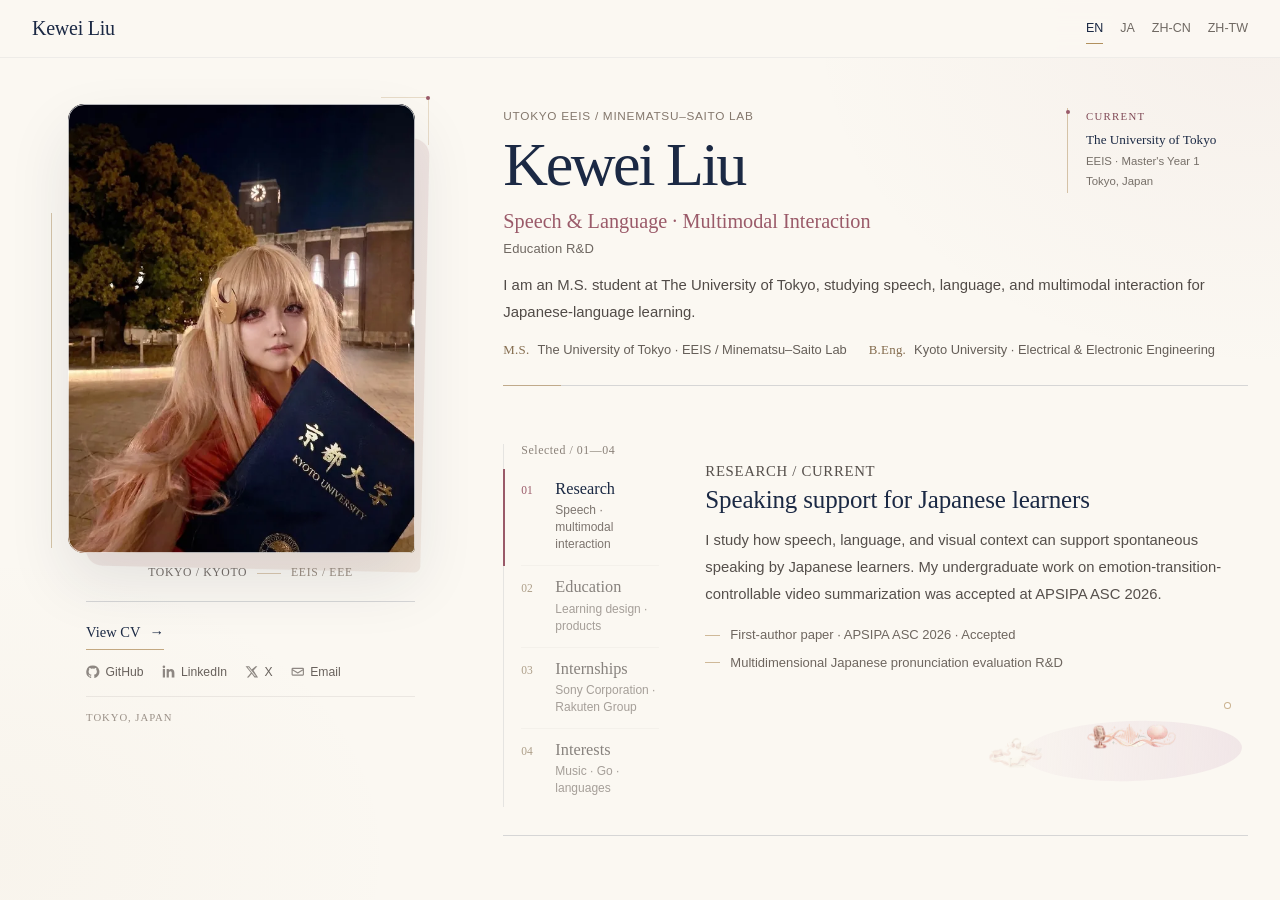
==== commit 811bcb1f: "Strengthen profile portrait metadata" ====
--- a/index.html
+++ b/index.html
@@ -32,7 +32,7 @@
 <link rel="icon" type="image/png" sizes="48x48" href="/assets/favicon-48.png">
 <link rel="apple-touch-icon" sizes="180x180" href="/assets/apple-touch-icon.png">
 <link rel="stylesheet" href="./assets/style.css?v=20260812p">
-<script type="application/ld+json">{"@context":"https://schema.org","@type":"ProfilePage","@id":"https://kayui-gavo.github.io/#profile","url":"https://kayui-gavo.github.io/","name":"Kewei Liu | University of Tokyo · Speech & Multimodal Interaction","inLanguage":"en","mainEntity":{"@type":"Person","@id":"https://kayui-gavo.github.io/#person","name":"Kewei Liu","gender":"Female","pronouns":"she/her","alternateName":["劉 可惟","刘可惟","劉可惟"],"url":"https://kayui-gavo.github.io/","image":"https://kayui-gavo.github.io/assets/portrait.webp","description":"Kewei Liu is an M.S. student at The University of Tokyo. She studies speech, language, and multimodal interaction for Japanese-language learning and also works in education R&D and product development.","email":"mailto:ryukayuiii@gmail.com","affiliation":{"@type":"CollegeOrUniversity","name":"The University of Tokyo"},"alumniOf":{"@type":"CollegeOrUniversity","name":"Kyoto University"},"worksFor":{"@type":"Organization","name":"China Tabito Education Group","url":"https://www.tabitoedu.com"},"sameAs":["https://github.com/kayui-gavo","https://www.linkedin.com/in/kayui-ryu/","https://x.com/ryukayuiii"]}}</script>
+<script type="application/ld+json">{"@context":"https://schema.org","@type":"ProfilePage","@id":"https://kayui-gavo.github.io/#profile","url":"https://kayui-gavo.github.io/","name":"Kewei Liu | University of Tokyo · Speech & Multimodal Interaction","inLanguage":"en","primaryImageOfPage":{"@id":"https://kayui-gavo.github.io/#portrait"},"mainEntity":{"@type":"Person","@id":"https://kayui-gavo.github.io/#person","name":"Kewei Liu","gender":"Female","pronouns":"she/her","alternateName":["LIU KEWEI","劉 可惟","刘可惟","劉可惟","リュウ カユイ"],"url":"https://kayui-gavo.github.io/","image":{"@type":"ImageObject","@id":"https://kayui-gavo.github.io/#portrait","url":"https://kayui-gavo.github.io/assets/portrait.webp","contentUrl":"https://kayui-gavo.github.io/assets/portrait.webp","name":"Portrait of Kewei Liu","caption":"Profile portrait of Kewei Liu (劉 可惟 / 刘可惟)","representativeOfPage":true},"description":"Kewei Liu is an M.S. student at The University of Tokyo. She studies speech, language, and multimodal interaction for Japanese-language learning and also works in education R&D and product development.","email":"mailto:ryukayuiii@gmail.com","affiliation":{"@type":"CollegeOrUniversity","name":"The University of Tokyo"},"alumniOf":{"@type":"CollegeOrUniversity","name":"Kyoto University"},"worksFor":{"@type":"Organization","name":"China Tabito Education Group","url":"https://www.tabitoedu.com"},"sameAs":["https://github.com/kayui-gavo","https://www.linkedin.com/in/kayui-ryu/","https://x.com/ryukayuiii"]}}</script>
 <script type="application/ld+json">{"@context":"https://schema.org","@type":"WebSite","@id":"https://kayui-gavo.github.io/#website","url":"https://kayui-gavo.github.io/","name":"Kewei Liu","alternateName":["Kewei Liu / 劉可惟","劉 可惟","刘可惟","劉可惟"],"inLanguage":["en","ja","zh-CN","zh-TW"]}</script>
 </head>
 <body>
--- a/assets/style.css
+++ b/assets/style.css
@@ -1,140 +1,31 @@
 :root{
-  --ivory:#f5f0e8;
-  --ivory-light:#fbf8f2;
-  --paper:#fffdf9;
-  --ink:#2d292c;
-  --navy:#1b2944;
-  --rose:#9a5a69;
-  --rose-deep:#7f4855;
-  --rose-soft:#eee1e4;
-  --gold:#b2905e;
-  --gold-soft:#dfc9a6;
-  --muted:#6f6862;
-  --muted-soft:#8a8179;
-  --line:rgba(39,34,37,.105);
-  --line-strong:rgba(27,41,68,.16);
-  --serif:"Iowan Old Style","Baskerville","Times New Roman","Hiragino Mincho ProN","Yu Mincho","Songti SC","STSong",serif;
-  --sans:-apple-system,BlinkMacSystemFont,"Segoe UI","Noto Sans","Noto Sans JP","PingFang SC","PingFang TC","Hiragino Sans","Yu Gothic",sans-serif;
-  --ease:cubic-bezier(.22,.82,.24,1);
+  --ivory:#f5f0e8;--ivory-light:#fbf8f2;--paper:#fffdf9;--ink:#2d292c;--navy:#1b2944;--rose:#9a5a69;--rose-deep:#7f4855;--rose-soft:#eee1e4;--gold:#b2905e;--gold-soft:#dfc9a6;--muted:#6f6862;--muted-soft:#8a8179;--line:rgba(39,34,37,.105);--line-strong:rgba(27,41,68,.16);
+  --serif:"Iowan Old Style","Baskerville","Times New Roman","Hiragino Mincho ProN","Yu Mincho","Songti SC","STSong",serif;--sans:-apple-system,BlinkMacSystemFont,"Segoe UI","Noto Sans","Noto Sans JP","PingFang SC","PingFang TC","Hiragino Sans","Yu Gothic",sans-serif;--ease:cubic-bezier(.22,.82,.24,1)
 }
-*{box-sizing:border-box}
-html{min-height:100%;background:var(--ivory);scroll-behavior:smooth}
-body{margin:0;min-height:100%;overflow-x:hidden;background:var(--ivory);color:var(--ink);font-family:var(--sans);font-size:15px;line-height:1.72;-webkit-font-smoothing:antialiased;text-rendering:optimizeLegibility}
-a{color:inherit;text-decoration:none}
-button{font:inherit;color:inherit}
-img{max-width:100%}
-a:focus-visible,button:focus-visible{outline:2px solid rgba(154,90,105,.5);outline-offset:4px;border-radius:3px}
+*{box-sizing:border-box}html{min-height:100%;background:var(--ivory);scroll-behavior:smooth}body{margin:0;min-height:100%;overflow-x:hidden;background:var(--ivory);color:var(--ink);font-family:var(--sans);font-size:15.5px;line-height:1.72;-webkit-font-smoothing:antialiased;text-rendering:optimizeLegibility}a{color:inherit;text-decoration:none}button{font:inherit;color:inherit}img{max-width:100%}a:focus-visible,button:focus-visible{outline:2px solid rgba(154,90,105,.5);outline-offset:4px;border-radius:3px}
+.site-shell{--mx:0;--my:0;min-height:100svh;position:relative;overflow:hidden;background:radial-gradient(39rem 30rem at calc(98% + var(--mx)*.1%) calc(3% + var(--my)*.08%),rgba(154,90,105,.052),transparent 72%),radial-gradient(34rem 25rem at calc(-1% + var(--mx)*.06%) calc(95% + var(--my)*.06%),rgba(178,144,94,.04),transparent 76%),var(--ivory-light)}.site-shell::before{content:"";position:fixed;inset:0;pointer-events:none;opacity:.008;background-image:radial-gradient(rgba(27,41,68,.34) .3px,transparent .3px);background-size:10px 10px}
+.site-header{height:58px;display:flex;align-items:center;position:sticky;top:0;z-index:30;border-bottom:1px solid rgba(27,41,68,.055);background:rgba(251,248,242,.925);backdrop-filter:blur(18px);-webkit-backdrop-filter:blur(18px)}.nav{width:min(1240px,calc(100% - 64px));margin:0 auto;display:flex;align-items:center;justify-content:space-between;gap:26px}.brand{font-family:var(--serif);font-size:20px;letter-spacing:-.012em;color:var(--navy);white-space:nowrap}.header-right{display:flex;align-items:center;min-width:0;font-size:12.5px;color:var(--muted)}.languages{display:flex;align-items:center;gap:17px;min-width:0}.languages a{position:relative;padding:7px 0;white-space:nowrap;transition:color .2s ease}.languages a::after{content:"";position:absolute;left:0;right:0;bottom:2px;height:1px;background:var(--gold);transform:scaleX(0);transform-origin:right;transition:transform .24s var(--ease)}.languages a:hover,.languages a[aria-current="page"]{color:var(--navy)}.languages a:hover::after,.languages a[aria-current="page"]::after{transform:scaleX(1);transform-origin:left}
 
-.site-shell{--mx:0;--my:0;min-height:100svh;position:relative;overflow:hidden;background:radial-gradient(40rem 30rem at calc(99% + var(--mx)*.12%) calc(4% + var(--my)*.1%),rgba(154,90,105,.045),transparent 72%),radial-gradient(34rem 26rem at calc(-2% + var(--mx)*.08%) calc(94% + var(--my)*.08%),rgba(178,144,94,.038),transparent 76%),var(--ivory-light)}
-.site-shell::before{content:"";position:fixed;inset:0;pointer-events:none;opacity:.01;background-image:radial-gradient(rgba(27,41,68,.34) .3px,transparent .3px);background-size:9px 9px}
-.site-header{height:58px;display:flex;align-items:center;position:sticky;top:0;z-index:30;border-bottom:1px solid rgba(27,41,68,.06);background:rgba(251,248,242,.91);backdrop-filter:blur(18px);-webkit-backdrop-filter:blur(18px)}
-.nav{width:min(1240px,calc(100% - 64px));margin:0 auto;display:flex;align-items:center;justify-content:space-between;gap:26px}
-.brand{font-family:var(--serif);font-size:20px;letter-spacing:-.01em;color:var(--navy);white-space:nowrap}
-.header-right{display:flex;align-items:center;min-width:0;font-size:12.5px;color:var(--muted)}
-.languages{display:flex;align-items:center;gap:17px;min-width:0}
-.languages a{position:relative;padding:7px 0;white-space:nowrap;transition:color .2s ease}
-.languages a::after{content:"";position:absolute;left:0;right:0;bottom:2px;height:1px;background:var(--gold);transform:scaleX(0);transform-origin:right;transition:transform .24s var(--ease)}
-.languages a:hover,.languages a[aria-current="page"]{color:var(--navy)}
-.languages a:hover::after,.languages a[aria-current="page"]::after{transform:scaleX(1);transform-origin:left}
+.landing{width:min(1240px,calc(100% - 64px));margin:0 auto;min-height:calc(100svh - 58px);display:grid;grid-template-columns:minmax(320px,.7fr) minmax(0,1.3fr);gap:clamp(64px,5.5vw,84px);align-items:start;padding:46px 0 52px;position:relative;z-index:1}
+.portrait-column{position:relative;align-self:start;justify-self:center;width:min(28.5vw,368px);padding:0 0 22px 18px}.portrait-column::before{content:"";position:absolute;top:31px;left:40px;width:calc(100% - 30px);aspect-ratio:4/5.18;border-radius:17px 17px 6px 17px;background:linear-gradient(145deg,#eee2e2,#f3e9df);transform:rotate(1.25deg);z-index:-1}.portrait-frame{position:relative;width:100%;aspect-ratio:4/5.18;overflow:hidden;border-radius:16px 16px 5px 16px;background:#d9cec1;box-shadow:0 28px 62px rgba(27,41,68,.105)}.portrait-frame::after{content:"";position:absolute;inset:0;border:1px solid rgba(255,255,255,.7);border-radius:inherit;pointer-events:none}.portrait{display:block;width:100%;height:100%;object-fit:cover;object-position:center 42%;transform:none!important}.portrait-line{position:absolute;left:1px;top:17%;height:52%;width:1px;background:var(--gold);opacity:.5}.portrait-corner{position:absolute;width:48px;height:48px;right:-14px;top:-7px;border-top:1px solid rgba(178,144,94,.28);border-right:1px solid rgba(178,144,94,.28)}.portrait-corner::after{content:"";position:absolute;width:4px;height:4px;border-radius:50%;background:var(--rose);right:-2.5px;top:-2.5px}.portrait-caption{display:flex;align-items:center;justify-content:center;gap:10px;margin:13px 0 0 18px;font-family:var(--serif);font-size:11.7px;line-height:1.2;letter-spacing:.055em;color:#746c65}.portrait-caption span:last-child{color:#978a7d}.portrait-caption i{display:block;width:24px;height:1px;background:rgba(178,144,94,.46)}
 
-.landing{width:min(1240px,calc(100% - 64px));margin:0 auto;min-height:calc(100svh - 58px);display:grid;grid-template-columns:minmax(330px,.72fr) minmax(0,1.28fr);gap:clamp(62px,5.6vw,86px);align-items:start;padding:48px 0 50px;position:relative;z-index:1}
-.portrait-column{position:sticky;top:102px;align-self:start;justify-self:center;width:min(29vw,380px);padding:0 0 28px 18px}
-.portrait-column::before{content:"";position:absolute;inset:31px -10px 6px 40px;border-radius:17px 17px 6px 17px;background:linear-gradient(145deg,#eee2e2,#f3e9df);transform:rotate(1.35deg);z-index:-1}
-.portrait-frame{position:relative;width:100%;aspect-ratio:4/5.18;overflow:hidden;border-radius:16px 16px 5px 16px;background:#d9cec1;box-shadow:0 28px 64px rgba(27,41,68,.115)}
-.portrait-frame::after{content:"";position:absolute;inset:0;border:1px solid rgba(255,255,255,.68);border-radius:inherit;pointer-events:none}
-.portrait{display:block;width:100%;height:100%;object-fit:cover;object-position:center 42%;transform:none!important}
-.portrait-line{position:absolute;left:1px;top:17%;bottom:20%;width:1px;background:var(--gold);opacity:.55}
-.portrait-corner{position:absolute;width:50px;height:50px;right:-16px;top:-7px;border-top:1px solid rgba(178,144,94,.3);border-right:1px solid rgba(178,144,94,.3)}
-.portrait-corner::after{content:"";position:absolute;width:4px;height:4px;border-radius:50%;background:var(--rose);right:-2.5px;top:-2.5px}
-.portrait-caption{display:flex;align-items:center;justify-content:center;gap:11px;margin:13px 0 0 18px;font-family:var(--serif);font-size:12px;line-height:1.2;letter-spacing:.055em;color:#756d66}
-.portrait-caption i{display:block;width:26px;height:1px;background:rgba(178,144,94,.5)}
+.utility{display:block;margin:21px 0 0 18px;padding:17px 0 0;border-top:1px solid var(--line-strong);max-width:calc(100% - 18px)}.utility-primary{display:block;min-width:0}.cv-link{display:inline-flex;align-items:center;gap:9px;font-family:var(--serif);font-size:14.5px;color:var(--navy);padding-bottom:4px;border-bottom:1px solid rgba(178,144,94,.76)}.cv-link span{transition:transform .2s ease}.cv-link:hover span{transform:translateX(3px)}.socials{display:flex;align-items:center;flex-wrap:wrap;gap:13px 18px;margin-top:15px;font-size:12.2px;color:#68615c}.socials a{position:relative;display:inline-flex;align-items:center;gap:6px;line-height:1;transition:color .18s ease}.social-icon{display:block;width:13.5px;height:13.5px;flex:none;opacity:.74}.socials a::after{content:"";position:absolute;left:0;right:0;bottom:-5px;height:1px;background:var(--gold);transform:scaleX(0);transform-origin:right;transition:transform .2s var(--ease)}.socials a:hover{color:var(--navy)}.socials a:hover::after{transform:scaleX(1);transform-origin:left}.utility-note{display:block;margin-top:17px;padding-top:11px;border-top:1px solid rgba(39,34,37,.075);font-family:var(--serif);font-size:10.7px;letter-spacing:.09em;color:#9a9087;white-space:nowrap}
 
-.editorial{min-width:0;max-width:860px;width:100%}
-.identity{position:relative;padding:4px 0 23px;border-bottom:1px solid var(--line-strong)}
-.kicker{margin:0 0 10px;font-size:12px;line-height:1.45;letter-spacing:.065em;color:#7c6f63}
-.name-line{display:flex;align-items:flex-end;gap:16px;flex-wrap:wrap;min-width:0}
-h1{margin:0;font-family:var(--serif);font-weight:400;font-size:clamp(56px,4.9vw,70px);line-height:.97;letter-spacing:-.04em;color:var(--navy);font-feature-settings:"kern"}
-.native-name{margin:0 0 3px;font-family:var(--serif);font-size:17px;letter-spacing:.095em;color:#655f59;white-space:nowrap}
-.tagline{margin:14px 0 0;font-family:var(--serif);font-size:clamp(20px,1.58vw,23px);line-height:1.34;color:var(--rose)}
-.tagline span{display:block}
-.tagline small{display:block;margin-top:5px;font-family:var(--sans);font-size:13px;font-weight:500;line-height:1.45;letter-spacing:.01em;color:var(--muted)}
-.lede{margin:12px 0 0;max-width:720px;font-size:14.7px;line-height:1.78;color:#56504c;text-wrap:pretty;line-break:strict}
-.school-lines{display:flex;flex-wrap:wrap;gap:7px 24px;margin-top:14px;color:#5e5752;font-size:13px;line-height:1.58}
-.school-lines span{display:flex;gap:8px;align-items:baseline;min-width:0}
-.school-lines b{font-family:var(--serif);font-weight:400;color:#7b6448;letter-spacing:.02em;white-space:nowrap}
+.editorial{min-width:0;max-width:860px;width:100%}.identity{position:relative;padding:4px 0 24px;border-bottom:1px solid var(--line-strong)}.identity::after{content:"";position:absolute;left:0;bottom:-1px;width:58px;height:1px;background:rgba(178,144,94,.62)}.identity>.kicker,.identity>.name-line,.identity>.tagline{max-width:calc(100% - 206px)}.kicker{margin:0 0 9px;font-size:11.8px;line-height:1.45;letter-spacing:.06em;color:#84786d}.name-line{display:flex;align-items:flex-end;gap:16px;flex-wrap:wrap;min-width:0}h1{margin:0;font-family:var(--serif);font-weight:400;font-size:clamp(56px,4.85vw,69px);line-height:.97;letter-spacing:-.04em;color:var(--navy);font-feature-settings:"kern"}.native-name{margin:0 0 3px;font-family:var(--serif);font-size:17px;letter-spacing:.095em;color:#655f59;white-space:nowrap}.tagline{margin:14px 0 0;font-family:var(--serif);font-size:clamp(20px,1.58vw,23px);line-height:1.34;color:var(--rose)}.tagline span{display:block}.tagline small{display:block;margin-top:5px;font-family:var(--sans);font-size:13px;font-weight:500;line-height:1.45;letter-spacing:.01em;color:var(--muted)}.lede{margin:13px 0 0;max-width:720px;font-size:14.9px;line-height:1.8;color:#514b47;text-wrap:pretty;line-break:strict}.school-lines{display:flex;flex-wrap:wrap;gap:7px 22px;margin-top:14px;color:#655e58;font-size:12.9px;line-height:1.6}.school-lines span{display:flex;gap:8px;align-items:baseline;min-width:0}.school-lines b{font-family:var(--serif);font-weight:400;color:#846c4e;letter-spacing:.02em;white-space:nowrap}.current-status{position:absolute;right:0;top:4px;width:181px;padding:2px 0 3px 18px;border-left:1px solid rgba(178,144,94,.5);font-style:normal}.current-status::before{content:"";position:absolute;left:-2.5px;top:2px;width:4px;height:4px;border-radius:50%;background:var(--rose)}.current-status span{display:block;margin-bottom:8px;font-family:var(--serif);font-size:10.8px;line-height:1.2;letter-spacing:.12em;color:var(--rose-deep)}.current-status strong{display:block;font-family:var(--serif);font-size:13.2px;line-height:1.38;font-weight:400;color:var(--navy)}.current-status small{display:block;margin-top:4px;font-size:11.4px;line-height:1.42;color:#766f68}
 
-.explore{display:grid;grid-template-columns:174px minmax(0,1fr);gap:34px;margin-top:27px;padding:27px 0 25px;border-bottom:1px solid var(--line-strong);align-items:start}
-.section-index{--marker-y:36px;--marker-h:47px;position:relative;min-width:0;padding:0 12px 0 18px}
-.section-index::before{content:"";position:absolute;left:0;top:2px;bottom:2px;width:1px;background:rgba(27,41,68,.095)}
-.section-index::after{content:"";position:absolute;left:0;top:var(--marker-y);width:2px;height:var(--marker-h);background:var(--rose);transition:top .44s var(--ease),height .44s var(--ease)}
-.index-title{margin:0 0 10px;font-family:var(--serif);font-size:12px;line-height:1.4;letter-spacing:.045em;color:var(--muted-soft)}
-.topic{width:100%;border:0;background:transparent;display:grid;grid-template-columns:27px minmax(0,1fr);grid-template-areas:"n label" "n sub";column-gap:8px;text-align:left;padding:11px 0 12px;cursor:pointer;position:relative;opacity:.52;transition:opacity .22s ease,color .22s ease}
-.topic+.topic{border-top:1px solid rgba(39,34,37,.048)}
-.topic-no{grid-area:n;font-family:var(--serif);font-size:11.5px;color:#8a7659;padding-top:2px}
-.topic-label{grid-area:label;font-family:var(--serif);font-size:16.5px;line-height:1.18;color:#4f4946}
-.topic-sub{grid-area:sub;margin-top:4px;font-size:11.8px;line-height:1.42;color:#817972}
-.topic:hover{opacity:.78}
-.topic[aria-selected="true"]{opacity:1}
-.topic[aria-selected="true"] .topic-label{color:var(--navy)}
-.topic[aria-selected="true"] .topic-no{color:var(--rose)}
-.topic::after{display:none!important}
+.explore{display:grid;grid-template-columns:168px minmax(0,1fr);gap:34px;margin-top:28px;padding:28px 0 26px;border-bottom:1px solid var(--line-strong);align-items:start}.section-index{--marker-y:36px;--marker-h:47px;position:relative;min-width:0;padding:0 12px 0 18px}.section-index::before{content:"";position:absolute;left:0;top:2px;bottom:2px;width:1px;background:rgba(27,41,68,.095)}.section-index::after{content:"";position:absolute;left:0;top:var(--marker-y);width:2px;height:var(--marker-h);background:var(--rose);transition:top .44s var(--ease),height .44s var(--ease)}.index-title{margin:0 0 10px;font-family:var(--serif);font-size:11.9px;line-height:1.4;letter-spacing:.045em;color:var(--muted-soft)}.topic{width:100%;border:0;background:transparent;display:grid;grid-template-columns:26px minmax(0,1fr);grid-template-areas:"n label" "n sub";column-gap:8px;text-align:left;padding:11px 0 12px;cursor:pointer;position:relative;opacity:.68;transition:opacity .22s ease,color .22s ease}.topic+.topic{border-top:1px solid rgba(39,34,37,.045)}.topic-no{grid-area:n;font-family:var(--serif);font-size:11.5px;color:#8a7659;padding-top:2px}.topic-label{grid-area:label;font-family:var(--serif);font-size:16.3px;line-height:1.18;color:#514b47}.topic-sub{grid-area:sub;margin-top:4px;font-size:12px;line-height:1.42;color:#7d756f}.topic:hover{opacity:.88}.topic[aria-selected="true"]{opacity:1}.topic[aria-selected="true"] .topic-label{color:var(--navy)}.topic[aria-selected="true"] .topic-no{color:var(--rose)}.topic::after{display:none!important}
 
-.topic-detail{min-width:0;position:relative;min-height:304px;overflow:visible}
-.detail-panel{display:none;min-width:0}
-.detail-panel.is-active{display:block}
-.detail-layout{display:flex;flex-direction:column;position:relative;min-height:292px;padding:4px 0 0}
-.detail-copy{position:relative;z-index:2;min-width:0;max-width:700px}
-.detail-kicker{margin:0 0 8px;font-family:var(--serif);font-size:12px;line-height:1.4;letter-spacing:.045em;color:#7d6951}
-.detail-panel h2{margin:0;max-width:none;font-family:var(--serif);font-weight:400;font-size:clamp(25px,1.9vw,30px);line-height:1.24;letter-spacing:-.006em;color:var(--navy);text-wrap:balance;line-break:strict}
-.detail-panel p{margin:12px 0 0;max-width:670px;font-size:14.5px;line-height:1.8;color:#57514d;text-wrap:pretty;line-break:strict;word-break:normal}
-.proofs{display:grid;gap:7px;margin-top:17px;max-width:650px;font-size:12.8px;color:#716961}
-.proofs span,.proofs a{display:flex;align-items:flex-start;gap:10px;width:100%;line-height:1.55}
-.proofs span::before,.proofs a::before{content:"";width:15px;height:1px;margin-top:.73em;background:rgba(178,144,94,.62);flex:none}
-.proofs a{color:#77525b;font-weight:500}
-.proofs a:hover{color:var(--rose-deep)}
-.internship-proofs{margin-top:20px;gap:11px;font-size:13px}
+.topic-detail{min-width:0;position:relative;min-height:314px;overflow:visible}.detail-panel{display:none;min-width:0}.detail-panel.is-active{display:block}.detail-layout{position:relative;min-height:304px;padding:4px 0 116px}.detail-copy{position:relative;z-index:2;min-width:0;max-width:710px}.detail-kicker{margin:0 0 8px;font-family:var(--serif);font-size:11.9px;line-height:1.4;letter-spacing:.045em;color:#7d6951}.detail-panel h2{margin:0;max-width:none;font-family:var(--serif);font-weight:400;font-size:clamp(25px,1.9vw,30px);line-height:1.24;letter-spacing:-.006em;color:var(--navy);text-wrap:balance;line-break:strict}.detail-panel p{margin:12px 0 0;max-width:680px;font-size:14.8px;line-height:1.82;color:#554f4b;text-wrap:pretty;line-break:strict;word-break:normal}.proofs{display:grid;gap:7px;margin-top:17px;max-width:660px;font-size:13px;color:#6e665f}.proofs span,.proofs a{display:flex;align-items:flex-start;gap:10px;width:100%;line-height:1.58}.proofs span::before,.proofs a::before{content:"";width:15px;height:1px;margin-top:.73em;background:rgba(178,144,94,.6);flex:none}.proofs a{color:#77525b;font-weight:500}.proofs a:hover{color:var(--rose-deep)}.internship-proofs{margin-top:20px;gap:11px;font-size:13.2px}
+.visual-cell{position:absolute;left:0;right:0;bottom:0;height:100px;pointer-events:none;overflow:visible;isolation:isolate}.visual-cell::before{content:"";position:absolute;right:6px;bottom:8px;width:220px;height:60px;border-radius:50%;background:linear-gradient(90deg,rgba(238,225,228,.18),rgba(238,225,228,.78));transform:rotate(-1.8deg);z-index:-1}.visual-cell::after{content:"";position:absolute;right:17px;top:13px;width:5px;height:5px;border:1px solid rgba(178,144,94,.68);border-radius:50%;background:var(--paper)}.visual-cell img{position:absolute;display:block;object-fit:contain;object-position:center;filter:saturate(.87) contrast(.97);max-width:none}.visual-research img:first-child{width:198px;height:96px;right:17px;bottom:2px;opacity:.86;transform:rotate(-.6deg)}.visual-research img.secondary{width:68px;height:46px;right:198px;bottom:11px;opacity:.3;transform:rotate(-1.8deg)}.visual-education img{width:198px;height:98px;right:17px;bottom:2px;opacity:.86;transform:rotate(-.6deg)}.visual-interests img{width:198px;height:98px;right:17px;bottom:2px;opacity:.86;transform:rotate(.35deg)}.visual-caption{display:none}.visual-internships{display:flex;flex-direction:column;align-items:flex-end;justify-content:center;padding:7px 18px 8px 0}.visual-internships::before{right:6px;bottom:10px;width:232px;height:62px}.intern-year{font-family:var(--serif);font-size:52px;line-height:.9;font-weight:400;letter-spacing:-.025em;color:rgba(27,41,68,.18);font-variant-numeric:tabular-nums}.intern-companies{margin-top:7px;font-family:var(--serif);font-size:11.5px;line-height:1.3;letter-spacing:.075em;color:rgba(124,101,70,.53);text-transform:uppercase;white-space:nowrap}
 
-.visual-cell{position:relative;flex:none;width:100%;height:112px;margin-top:16px;pointer-events:none;overflow:visible;isolation:isolate}
-.visual-cell::before{content:"";position:absolute;right:8px;bottom:8px;width:215px;height:62px;border-radius:50%;background:linear-gradient(90deg,rgba(238,225,228,.2),rgba(238,225,228,.82));transform:rotate(-2deg);z-index:-1}
-.visual-cell::after{content:"";position:absolute;right:19px;top:15px;width:5px;height:5px;border:1px solid rgba(178,144,94,.72);border-radius:50%;background:var(--paper)}
-.visual-cell img{position:absolute;display:block;object-fit:contain;object-position:center;filter:saturate(.86) contrast(.97);max-width:none}
-.visual-research img:first-child{width:205px;height:102px;right:18px;bottom:3px;opacity:.84;transform:rotate(-.8deg)}
-.visual-research img.secondary{width:72px;height:50px;right:204px;bottom:13px;opacity:.24;transform:rotate(-2.2deg)}
-.visual-education img{width:205px;height:104px;right:18px;bottom:3px;opacity:.84;transform:rotate(-.8deg)}
-.visual-interests img{width:205px;height:104px;right:18px;bottom:3px;opacity:.84;transform:rotate(.4deg)}
-.visual-caption{display:none}
-.visual-internships{display:flex;flex-direction:column;align-items:flex-end;justify-content:center;padding:8px 20px 9px 0}
-.visual-internships::before{right:8px;bottom:12px;width:235px;height:64px}
-.intern-year{font-family:var(--serif);font-size:54px;line-height:.9;font-weight:400;letter-spacing:-.025em;color:rgba(27,41,68,.18)}
-.intern-companies{margin-top:8px;font-family:var(--serif);font-size:11.5px;line-height:1.3;letter-spacing:.075em;color:rgba(124,101,70,.5);text-transform:uppercase;white-space:nowrap}
+.interest-grid{display:grid;grid-template-columns:1fr;gap:0;margin-top:17px;max-width:680px}.interest-grid div,.interest-grid .wide{grid-column:auto;display:grid;grid-template-columns:116px minmax(0,1fr);gap:18px;border-top:1px solid var(--line);padding:10px 0;min-width:0}.interest-grid div:last-child{border-bottom:1px solid var(--line)}.interest-grid b{display:block;font-family:var(--serif);font-size:12.6px;font-weight:400;color:#7c6546;letter-spacing:.025em}.interest-grid span{display:block;font-size:13.4px;color:#57514d;line-height:1.62;text-wrap:pretty}
+html[lang="ja"] .detail-panel h2{font-size:clamp(23px,1.7vw,28px)}html[lang="ja"] .lede,html[lang="ja"] .detail-panel p{line-height:1.84}html[lang="ja"] .topic-label{font-family:var(--sans);font-weight:500;font-size:15px}html[lang="zh-CN"] .detail-panel h2,html[lang="zh-Hant-TW"] .detail-panel h2{font-size:clamp(24px,1.72vw,28px)}html[lang="zh-CN"] .tagline,html[lang="zh-Hant-TW"] .tagline{font-size:clamp(19px,1.55vw,22px)}
 
-.interest-grid{display:grid;grid-template-columns:1fr;gap:0;margin-top:17px;max-width:670px}
-.interest-grid div,.interest-grid .wide{grid-column:auto;display:grid;grid-template-columns:118px minmax(0,1fr);gap:18px;border-top:1px solid var(--line);padding:10px 0;min-width:0}
-.interest-grid div:last-child{border-bottom:1px solid var(--line)}
-.interest-grid b{display:block;font-family:var(--serif);font-size:12.5px;font-weight:400;color:#7c6546;letter-spacing:.025em}
-.interest-grid span{display:block;font-size:13.2px;color:#59534f;line-height:1.6;text-wrap:pretty}
-
-.utility{display:flex;align-items:center;justify-content:space-between;gap:22px;margin-top:19px;padding-top:18px}
-.utility-primary{display:flex;align-items:center;gap:14px 20px;flex-wrap:wrap;min-width:0}
-.cv-link{display:inline-flex;align-items:center;gap:9px;font-family:var(--serif);font-size:14px;color:var(--navy);padding-bottom:3px;border-bottom:1px solid var(--gold)}
-.cv-link span{transition:transform .2s ease}.cv-link:hover span{transform:translateX(3px)}
-.socials{display:flex;align-items:center;gap:13px 17px;flex-wrap:wrap;font-size:12.2px;color:#68615c}
-.socials a{position:relative;display:inline-flex;align-items:center;gap:6px;line-height:1;transition:color .18s ease}
-.social-icon{display:block;width:13.5px;height:13.5px;flex:none;opacity:.78}
-.socials a::after{content:"";position:absolute;left:0;right:0;bottom:-5px;height:1px;background:var(--gold);transform:scaleX(0);transform-origin:right;transition:transform .2s var(--ease)}
-.socials a:hover{color:var(--navy)}
-.socials a:hover::after{transform:scaleX(1);transform-origin:left}
-.utility-note{font-family:var(--serif);font-size:11px;letter-spacing:.075em;color:var(--muted-soft);white-space:nowrap}
-
-html[lang="ja"] .detail-panel h2{font-size:clamp(23px,1.7vw,28px)}
-html[lang="ja"] .lede,html[lang="ja"] .detail-panel p{line-height:1.84}
-html[lang="ja"] .topic-label{font-family:var(--sans);font-weight:500;font-size:15px}
-html[lang="zh-CN"] .detail-panel h2,html[lang="zh-Hant-TW"] .detail-panel h2{font-size:clamp(24px,1.72vw,28px)}
-html[lang="zh-CN"] .tagline,html[lang="zh-Hant-TW"] .tagline{font-size:clamp(19px,1.55vw,22px)}
-
-@media(max-width:960px){.nav,.landing{width:min(100% - 48px,960px)}.landing{grid-template-columns:minmax(285px,.72fr) minmax(0,1.28fr);gap:48px}.portrait-column{width:min(33vw,340px)}.explore{grid-template-columns:160px minmax(0,1fr);gap:27px}}
-@media(max-width:760px){.nav,.landing{width:min(100% - 36px,760px)}.landing{grid-template-columns:1fr;gap:31px;padding-top:30px}.editorial{display:contents}.identity{grid-column:auto;grid-row:1}.portrait-column{grid-column:auto;grid-row:2;width:min(58vw,326px);justify-self:center;margin:0}.explore{grid-column:auto;grid-row:3;grid-template-columns:158px minmax(0,1fr);gap:24px}.utility{grid-column:auto;grid-row:4}.detail-copy{max-width:none}}
-@media(max-width:600px){.site-header{height:55px}.nav{width:calc(100% - 28px);gap:15px}.brand{font-size:18px}.languages{gap:11px;font-size:10.8px}.landing{width:calc(100% - 28px);padding:25px 0 42px;gap:25px}.identity{padding-bottom:18px}.kicker{font-size:11.2px;margin-bottom:8px}h1{font-size:clamp(46px,13.5vw,58px);line-height:.94}.native-name{font-size:15.5px}.tagline{font-size:18.5px;margin-top:12px}.tagline small{font-size:12.3px}.lede{font-size:13.7px;line-height:1.77}.school-lines{display:grid;gap:5px;font-size:12.1px}.portrait-column{width:min(70vw,282px);padding-left:14px}.portrait-column::before{inset:20px -7px 5px 27px}.portrait-frame{border-radius:14px 14px 4px 14px}.portrait-corner{display:none}.portrait-caption{font-size:10.7px;margin-left:14px}.explore{display:block;padding:18px 0 17px;margin-top:0}.section-index{display:grid;grid-template-columns:repeat(2,minmax(0,1fr));padding:0;margin-bottom:21px;border-top:1px solid var(--line);border-bottom:1px solid var(--line)}.section-index::before,.section-index::after{display:none}.index-title{position:absolute;left:-9999px}.topic{display:block;text-align:left;padding:13px 12px 14px;min-height:66px;border:0!important;opacity:.5}.topic:nth-of-type(odd){border-right:1px solid var(--line)!important}.topic:nth-of-type(n+3){border-top:1px solid var(--line)!important}.topic::before{content:"";position:absolute;left:11px;right:11px;bottom:-1px;height:2px;background:transparent}.topic[aria-selected="true"]{opacity:1}.topic[aria-selected="true"]::before{background:var(--rose)}.topic-no{display:block;font-size:10px;margin-bottom:3px;padding:0}.topic-label{display:block;font-size:13.5px;line-height:1.15}html[lang="ja"] .topic-label{font-size:12.9px}.topic-sub{display:block;margin-top:3px;font-size:10.5px}.topic-detail{min-height:0;overflow:visible}.detail-layout{min-height:0;padding-bottom:0}.detail-panel h2{font-size:22.5px!important;max-width:none;white-space:normal!important;text-wrap:balance}.detail-panel p{max-width:none;font-size:13.6px;line-height:1.79}.proofs{max-width:none;font-size:11.9px;gap:7px;margin-top:14px}.visual-cell{height:96px;margin-top:12px;overflow:visible}.visual-cell::before{right:4px;bottom:8px;width:175px;height:52px}.visual-cell::after{right:11px;top:12px}.visual-research img:first-child{width:166px;height:88px;right:10px;bottom:3px}.visual-research img.secondary{width:58px;height:40px;right:163px;bottom:12px}.visual-education img,.visual-interests img{width:168px;height:88px;right:10px;bottom:3px}.visual-internships{height:94px;padding-right:12px}.visual-internships::before{width:185px;height:52px}.intern-year{font-size:47px}.intern-companies{font-size:10.4px}.interest-grid{max-width:none}.interest-grid div,.interest-grid .wide{grid-template-columns:92px minmax(0,1fr);gap:12px;padding:9px 0}.interest-grid span{font-size:12.4px}.utility{display:block;margin-top:8px}.utility-primary{gap:13px 16px}.socials{width:100%;gap:13px 16px;font-size:11.3px}.utility-note{display:block;margin-top:15px}}
-@media(max-width:430px){.nav{width:calc(100% - 22px);gap:11px}.brand{font-size:17px}.languages{gap:9px;font-size:10px}.landing{width:calc(100% - 24px);padding-top:22px}.portrait-column{width:min(74vw,274px)}h1{font-size:clamp(44px,14vw,55px)}.tagline{font-size:18px}.topic{padding-left:10px;padding-right:10px}.topic-label{font-size:13px}html[lang="ja"] .topic-label{font-size:12.4px}.topic-sub{font-size:10.1px}.interest-grid div,.interest-grid .wide{grid-template-columns:1fr;gap:4px}.visual-research img.secondary{right:142px}}
-@media(max-width:340px){.brand{font-size:16px}.languages{gap:7px;font-size:9.6px}.landing{width:calc(100% - 20px)}.topic-label{font-size:12.4px}.socials{gap:11px 12px;font-size:10.8px}}
+@media(max-width:1080px){.current-status{display:none}.identity>.kicker,.identity>.name-line,.identity>.tagline{max-width:none}}
+@media(max-width:960px){.nav,.landing{width:min(100% - 48px,960px)}.landing{grid-template-columns:minmax(278px,.7fr) minmax(0,1.3fr);gap:46px}.portrait-column{width:min(32vw,332px)}.explore{grid-template-columns:158px minmax(0,1fr);gap:26px}.topic-sub{font-size:11.7px}}
+@media(max-width:760px){.nav,.landing{width:min(100% - 36px,760px)}.landing{grid-template-columns:1fr;gap:30px;padding-top:29px}.editorial{display:contents}.identity{grid-column:auto;grid-row:1}.portrait-column{grid-column:auto;grid-row:2;width:min(57vw,316px);justify-self:center;margin:0}.explore{grid-column:auto;grid-row:3;grid-template-columns:155px minmax(0,1fr);gap:24px}.detail-copy{max-width:none}.utility-note{display:none}}
+@media(max-width:600px){body{font-size:15px}.site-header{height:55px}.nav{width:calc(100% - 28px);gap:15px}.brand{font-size:18px}.languages{gap:11px;font-size:10.8px}.landing{width:calc(100% - 28px);padding:24px 0 42px;gap:24px}.identity{padding-bottom:18px}.identity::after{width:44px}.kicker{font-size:11.2px;margin-bottom:8px}h1{font-size:clamp(45px,13.3vw,57px);line-height:.95}.native-name{font-size:15.5px}.tagline{font-size:18.5px;margin-top:12px}.tagline small{font-size:12.4px}.lede{font-size:13.9px;line-height:1.79}.school-lines{display:grid;gap:5px;font-size:12.2px}.portrait-column{width:min(69vw,278px);padding-left:14px}.portrait-column::before{top:20px;left:27px;width:calc(100% - 20px)}.portrait-frame{border-radius:14px 14px 4px 14px}.portrait-corner{display:none}.portrait-caption{font-size:10.7px;margin-left:14px}.utility{margin:15px 0 0 14px;padding-top:14px;max-width:calc(100% - 14px)}.cv-link{font-size:13.5px}.socials{gap:12px 16px;margin-top:13px;font-size:11.4px}.utility-note{display:none}.explore{display:block;padding:18px 0 17px;margin-top:0}.section-index{display:grid;grid-template-columns:repeat(2,minmax(0,1fr));padding:0;margin-bottom:21px;border-top:1px solid var(--line);border-bottom:1px solid var(--line)}.section-index::before,.section-index::after{display:none}.index-title{position:absolute;left:-9999px}.topic{display:block;text-align:left;padding:13px 12px 14px;min-height:66px;border:0!important;opacity:.68}.topic:nth-of-type(odd){border-right:1px solid var(--line)!important}.topic:nth-of-type(n+3){border-top:1px solid var(--line)!important}.topic::before{content:"";position:absolute;left:11px;right:11px;bottom:-1px;height:2px;background:transparent}.topic[aria-selected="true"]{opacity:1}.topic[aria-selected="true"]::before{background:var(--rose)}.topic-no{display:block;font-size:10px;margin-bottom:3px;padding:0}.topic-label{display:block;font-size:13.6px;line-height:1.15}html[lang="ja"] .topic-label{font-size:13px}.topic-sub{display:block;margin-top:3px;font-size:10.6px}.topic-detail{min-height:0;overflow:visible}.detail-layout{min-height:0;padding:0 0 99px}.detail-panel h2{font-size:22.5px!important;max-width:none;white-space:normal!important;text-wrap:balance}.detail-panel p{max-width:none;font-size:13.8px;line-height:1.8}.proofs{max-width:none;font-size:12px;gap:7px;margin-top:14px}.visual-cell{height:88px}.visual-cell::before{right:3px;bottom:7px;width:174px;height:49px}.visual-cell::after{right:10px;top:10px}.visual-research img:first-child{width:160px;height:82px;right:9px;bottom:2px}.visual-research img.secondary{width:55px;height:38px;right:157px;bottom:10px}.visual-education img,.visual-interests img{width:162px;height:84px;right:9px;bottom:2px}.visual-internships{height:88px;padding-right:10px}.visual-internships::before{width:181px;height:50px}.intern-year{font-size:45px}.intern-companies{font-size:10.4px}.interest-grid{max-width:none}.interest-grid div,.interest-grid .wide{grid-template-columns:90px minmax(0,1fr);gap:12px;padding:9px 0}.interest-grid span{font-size:12.5px}}
+@media(max-width:430px){.nav{width:calc(100% - 22px);gap:11px}.brand{font-size:17px}.languages{gap:9px;font-size:10px}.landing{width:calc(100% - 24px);padding-top:22px}.portrait-column{width:min(73vw,270px)}h1{font-size:clamp(44px,14vw,55px)}.tagline{font-size:18px}.topic{padding-left:10px;padding-right:10px}.topic-label{font-size:13.1px}html[lang="ja"] .topic-label{font-size:12.5px}.topic-sub{font-size:10.2px}.interest-grid div,.interest-grid .wide{grid-template-columns:1fr;gap:4px}.visual-research img.secondary{right:140px}.socials{gap:11px 14px}}
+@media(max-width:340px){.brand{font-size:16px}.languages{gap:7px;font-size:9.6px}.landing{width:calc(100% - 20px)}.topic-label{font-size:12.5px}.socials{gap:10px 11px;font-size:10.9px}}
+@media(max-height:760px) and (min-width:761px){.landing{padding-top:35px}.portrait-column{width:min(26.5vw,344px)}.utility{margin-top:17px;padding-top:14px}.socials{margin-top:12px}.utility-note{margin-top:12px}}
 @media(prefers-reduced-motion:reduce){html{scroll-behavior:auto}*,*::before,*::after{animation-duration:.01ms!important;animation-iteration-count:1!important;transition-duration:.01ms!important}}
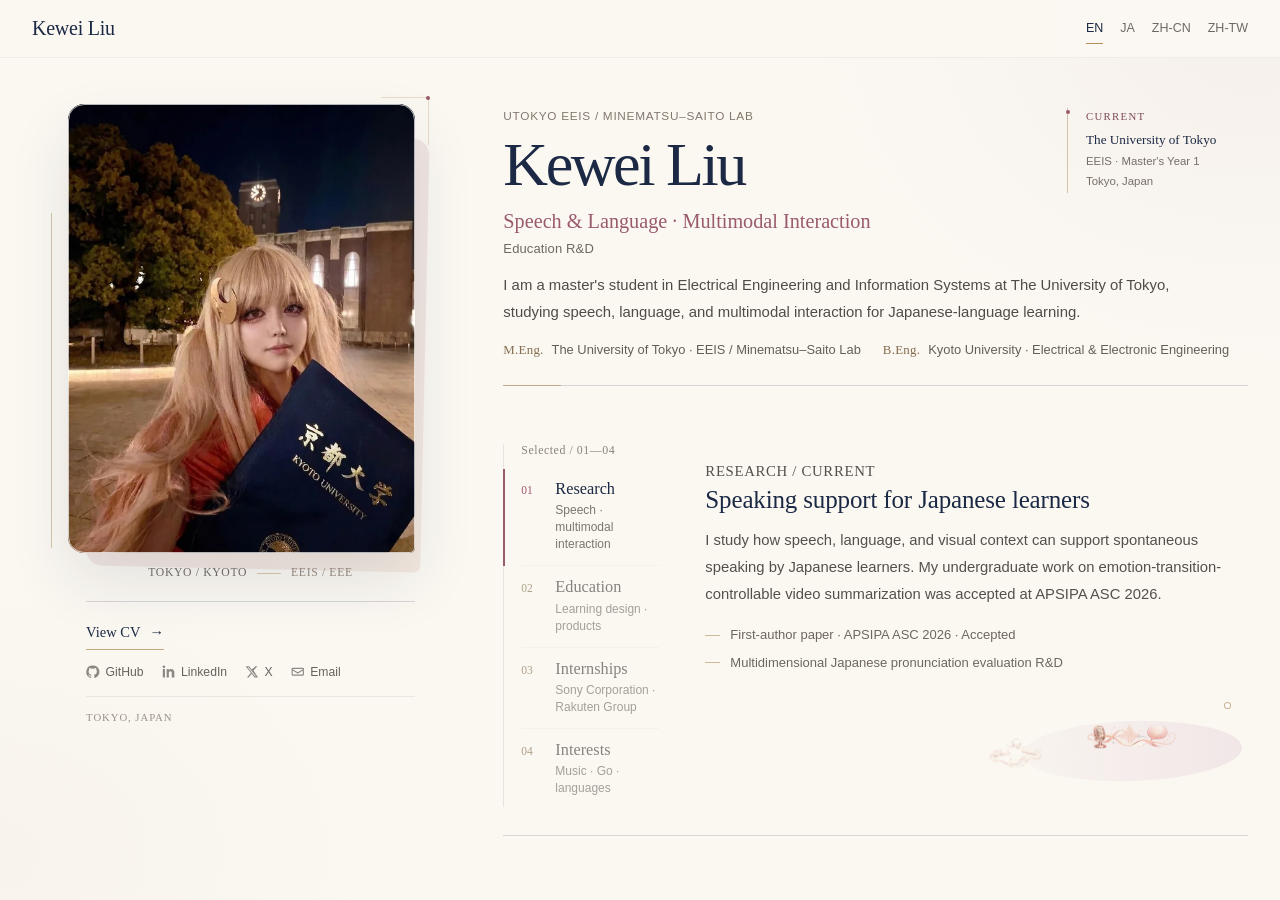
==== commit ab709f3a: "Fix master's degree wording on homepage" ====
--- a/index.html
+++ b/index.html
@@ -5,7 +5,7 @@
 <meta name="viewport" content="width=device-width,initial-scale=1">
 <meta name="google-site-verification" content="QaeYgp40TKdE1anIW7Q95oQPqafaykjCzV3cGNwxbow" />
 <title>Kewei Liu | University of Tokyo · Speech & Multimodal Interaction</title>
-<meta name="description" content="Kewei Liu is an M.S. student at The University of Tokyo. She studies speech, language, and multimodal interaction for Japanese-language learning and also works in education R&amp;D and product development.">
+<meta name="description" content="Kewei Liu is a master's student in Electrical Engineering and Information Systems at The University of Tokyo. She studies speech, language, and multimodal interaction for Japanese-language learning and also works in education R&amp;D and product development.">
 <meta name="robots" content="index,follow,max-image-preview:large">
 <link rel="canonical" href="https://kayui-gavo.github.io/">
 <link rel="alternate" hreflang="en" href="https://kayui-gavo.github.io/">
@@ -32,7 +32,7 @@
 <link rel="icon" type="image/png" sizes="48x48" href="/assets/favicon-48.png">
 <link rel="apple-touch-icon" sizes="180x180" href="/assets/apple-touch-icon.png">
 <link rel="stylesheet" href="./assets/style.css?v=20260812p">
-<script type="application/ld+json">{"@context":"https://schema.org","@type":"ProfilePage","@id":"https://kayui-gavo.github.io/#profile","url":"https://kayui-gavo.github.io/","name":"Kewei Liu | University of Tokyo · Speech & Multimodal Interaction","inLanguage":"en","primaryImageOfPage":{"@id":"https://kayui-gavo.github.io/#portrait"},"mainEntity":{"@type":"Person","@id":"https://kayui-gavo.github.io/#person","name":"Kewei Liu","gender":"Female","pronouns":"she/her","alternateName":["LIU KEWEI","劉 可惟","刘可惟","劉可惟","リュウ カユイ"],"url":"https://kayui-gavo.github.io/","image":{"@type":"ImageObject","@id":"https://kayui-gavo.github.io/#portrait","url":"https://kayui-gavo.github.io/assets/portrait.webp","contentUrl":"https://kayui-gavo.github.io/assets/portrait.webp","name":"Portrait of Kewei Liu","caption":"Profile portrait of Kewei Liu (劉 可惟 / 刘可惟)","representativeOfPage":true},"description":"Kewei Liu is an M.S. student at The University of Tokyo. She studies speech, language, and multimodal interaction for Japanese-language learning and also works in education R&D and product development.","email":"mailto:ryukayuiii@gmail.com","affiliation":{"@type":"CollegeOrUniversity","name":"The University of Tokyo"},"alumniOf":{"@type":"CollegeOrUniversity","name":"Kyoto University"},"worksFor":{"@type":"Organization","name":"China Tabito Education Group","url":"https://www.tabitoedu.com"},"sameAs":["https://github.com/kayui-gavo","https://www.linkedin.com/in/kayui-ryu/","https://x.com/ryukayuiii"]}}</script>
+<script type="application/ld+json">{"@context":"https://schema.org","@type":"ProfilePage","@id":"https://kayui-gavo.github.io/#profile","url":"https://kayui-gavo.github.io/","name":"Kewei Liu | University of Tokyo · Speech & Multimodal Interaction","inLanguage":"en","primaryImageOfPage":{"@id":"https://kayui-gavo.github.io/#portrait"},"mainEntity":{"@type":"Person","@id":"https://kayui-gavo.github.io/#person","name":"Kewei Liu","gender":"Female","pronouns":"she/her","alternateName":["LIU KEWEI","劉 可惟","刘可惟","劉可惟","リュウ カユイ"],"url":"https://kayui-gavo.github.io/","image":{"@type":"ImageObject","@id":"https://kayui-gavo.github.io/#portrait","url":"https://kayui-gavo.github.io/assets/portrait.webp","contentUrl":"https://kayui-gavo.github.io/assets/portrait.webp","name":"Portrait of Kewei Liu","caption":"Profile portrait of Kewei Liu (劉 可惟 / 刘可惟)","representativeOfPage":true},"description":"Kewei Liu is a master's student in Electrical Engineering and Information Systems at The University of Tokyo. She studies speech, language, and multimodal interaction for Japanese-language learning and also works in education R&D and product development.","email":"mailto:ryukayuiii@gmail.com","affiliation":{"@type":"CollegeOrUniversity","name":"The University of Tokyo"},"alumniOf":{"@type":"CollegeOrUniversity","name":"Kyoto University"},"worksFor":{"@type":"Organization","name":"China Tabito Education Group","url":"https://www.tabitoedu.com"},"sameAs":["https://github.com/kayui-gavo","https://www.linkedin.com/in/kayui-ryu/","https://x.com/ryukayuiii"]}}</script>
 <script type="application/ld+json">{"@context":"https://schema.org","@type":"WebSite","@id":"https://kayui-gavo.github.io/#website","url":"https://kayui-gavo.github.io/","name":"Kewei Liu","alternateName":["Kewei Liu / 劉可惟","劉 可惟","刘可惟","劉可惟"],"inLanguage":["en","ja","zh-CN","zh-TW"]}</script>
 </head>
 <body>
@@ -68,8 +68,8 @@
       <aside class="current-status" aria-label="Current affiliation"><span>CURRENT</span><strong>The University of Tokyo</strong><small>EEIS · Master's Year 1</small><small>Tokyo, Japan</small></aside>
       <div class="name-line"><h1>Kewei Liu</h1></div>
       <p class="tagline"><span>Speech &amp; Language · Multimodal Interaction</span><small>Education R&amp;D</small></p>
-      <p class="lede">I am an M.S. student at The University of Tokyo, studying speech, language, and multimodal interaction for Japanese-language learning.</p>
-      <div class="school-lines"><span><b>M.S.</b>The University of Tokyo · EEIS / Minematsu–Saito Lab</span><span><b>B.Eng.</b>Kyoto University · Electrical &amp; Electronic Engineering</span></div>
+      <p class="lede">I am a master's student in Electrical Engineering and Information Systems at The University of Tokyo, studying speech, language, and multimodal interaction for Japanese-language learning.</p>
+      <div class="school-lines"><span><b>M.Eng.</b>The University of Tokyo · EEIS / Minematsu–Saito Lab</span><span><b>B.Eng.</b>Kyoto University · Electrical &amp; Electronic Engineering</span></div>
     </div>
 
     <div class="explore">
